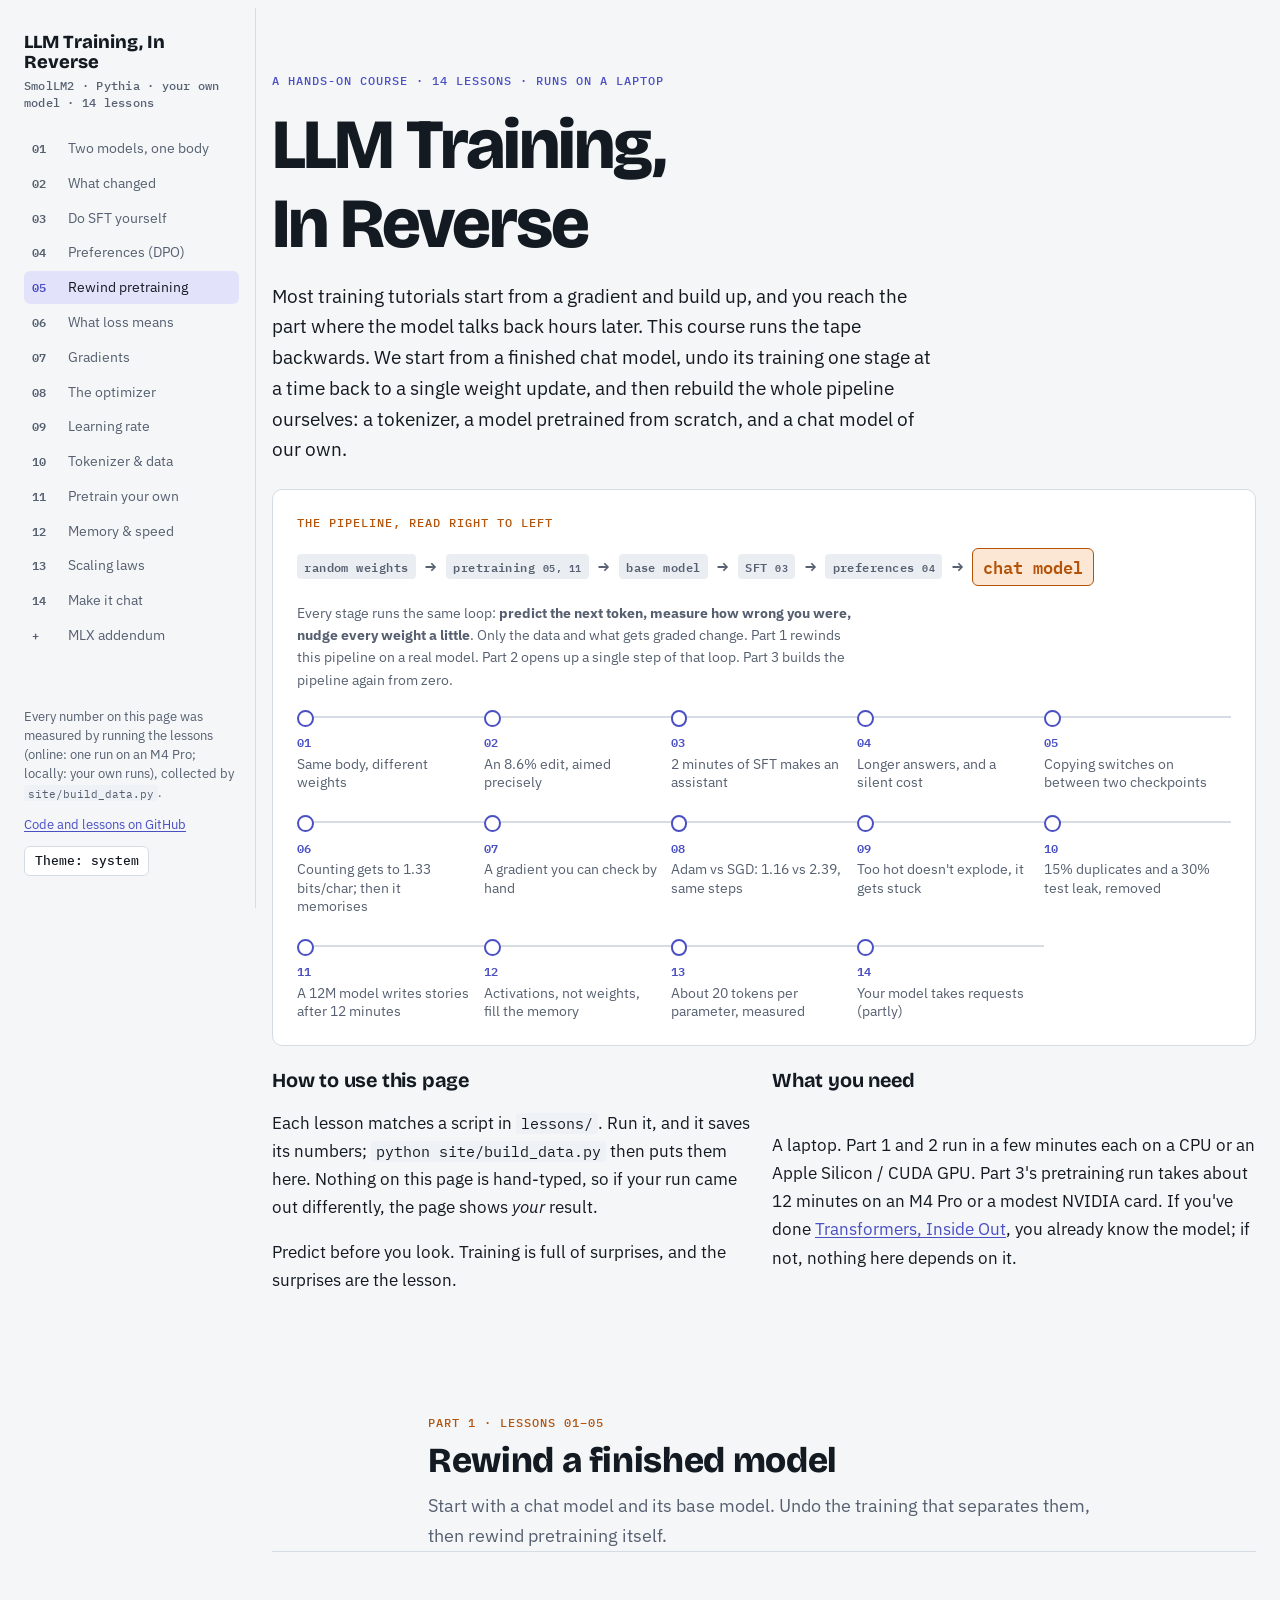
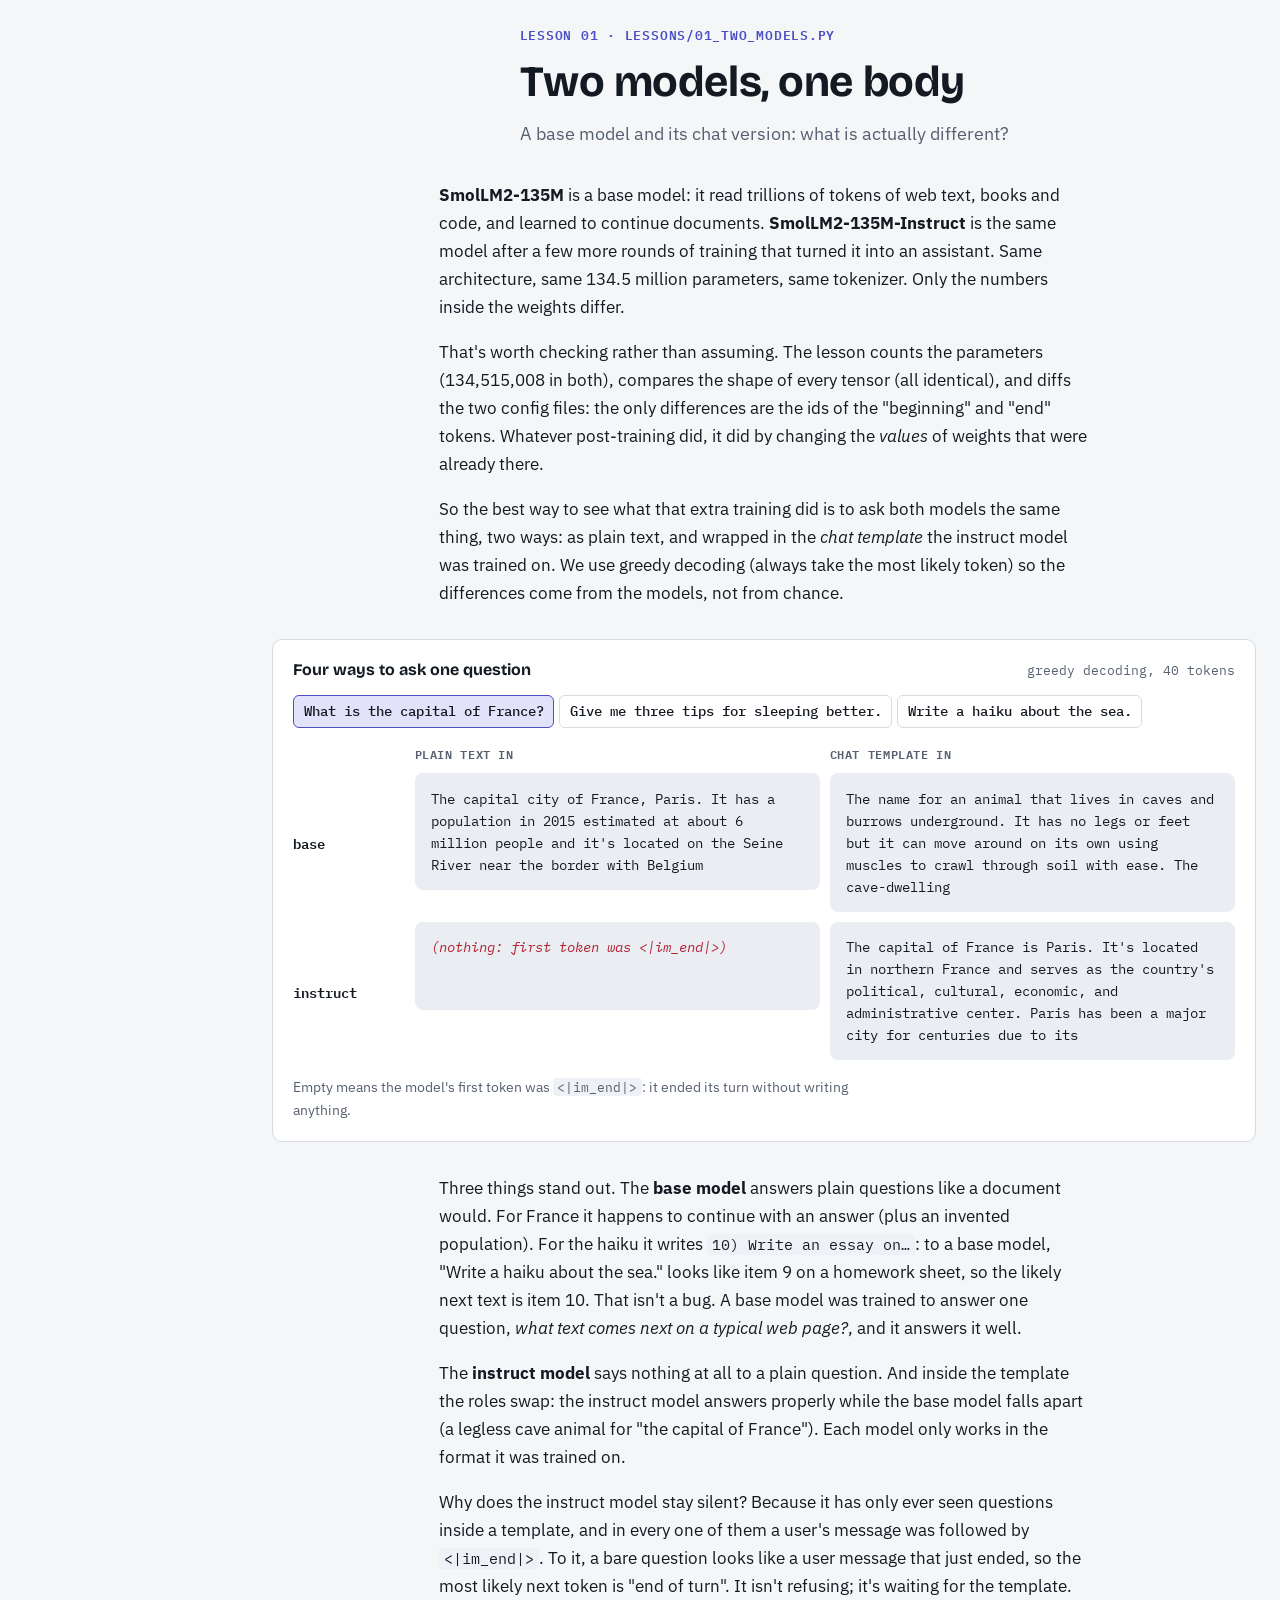
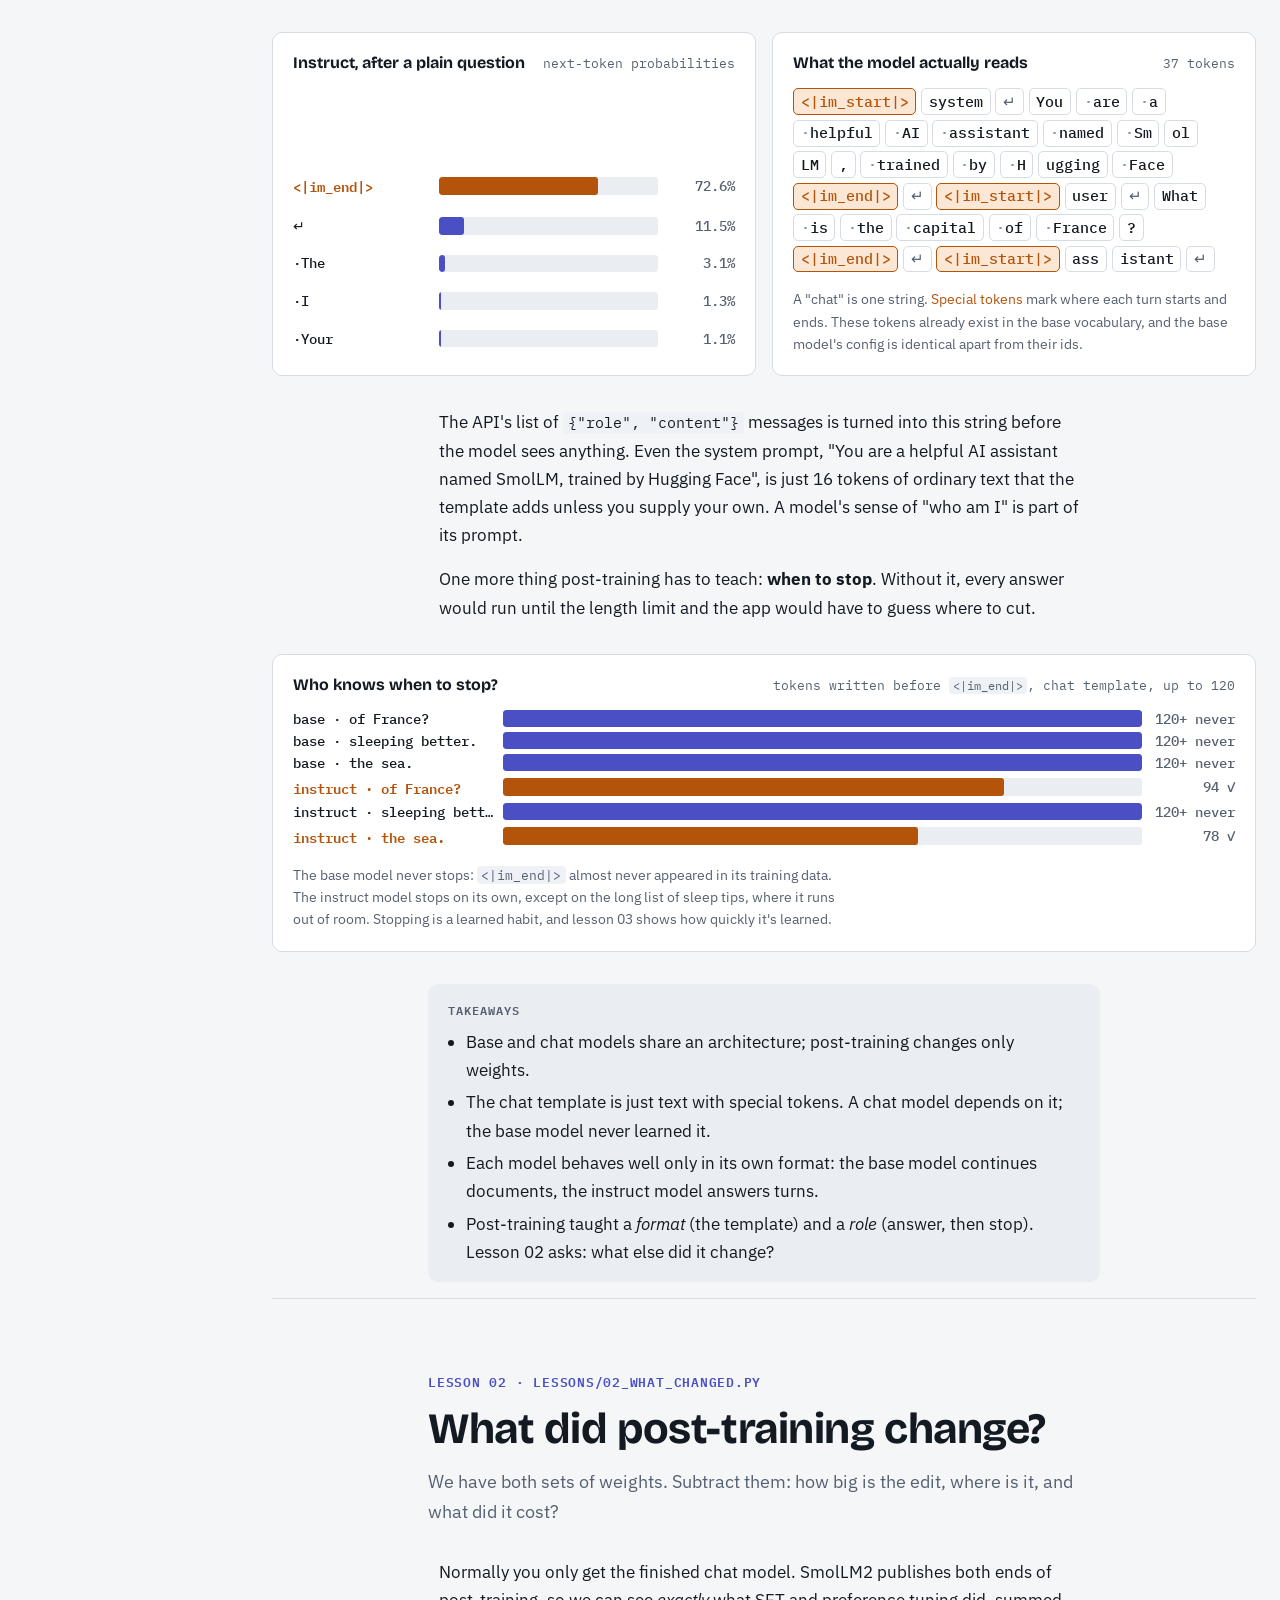
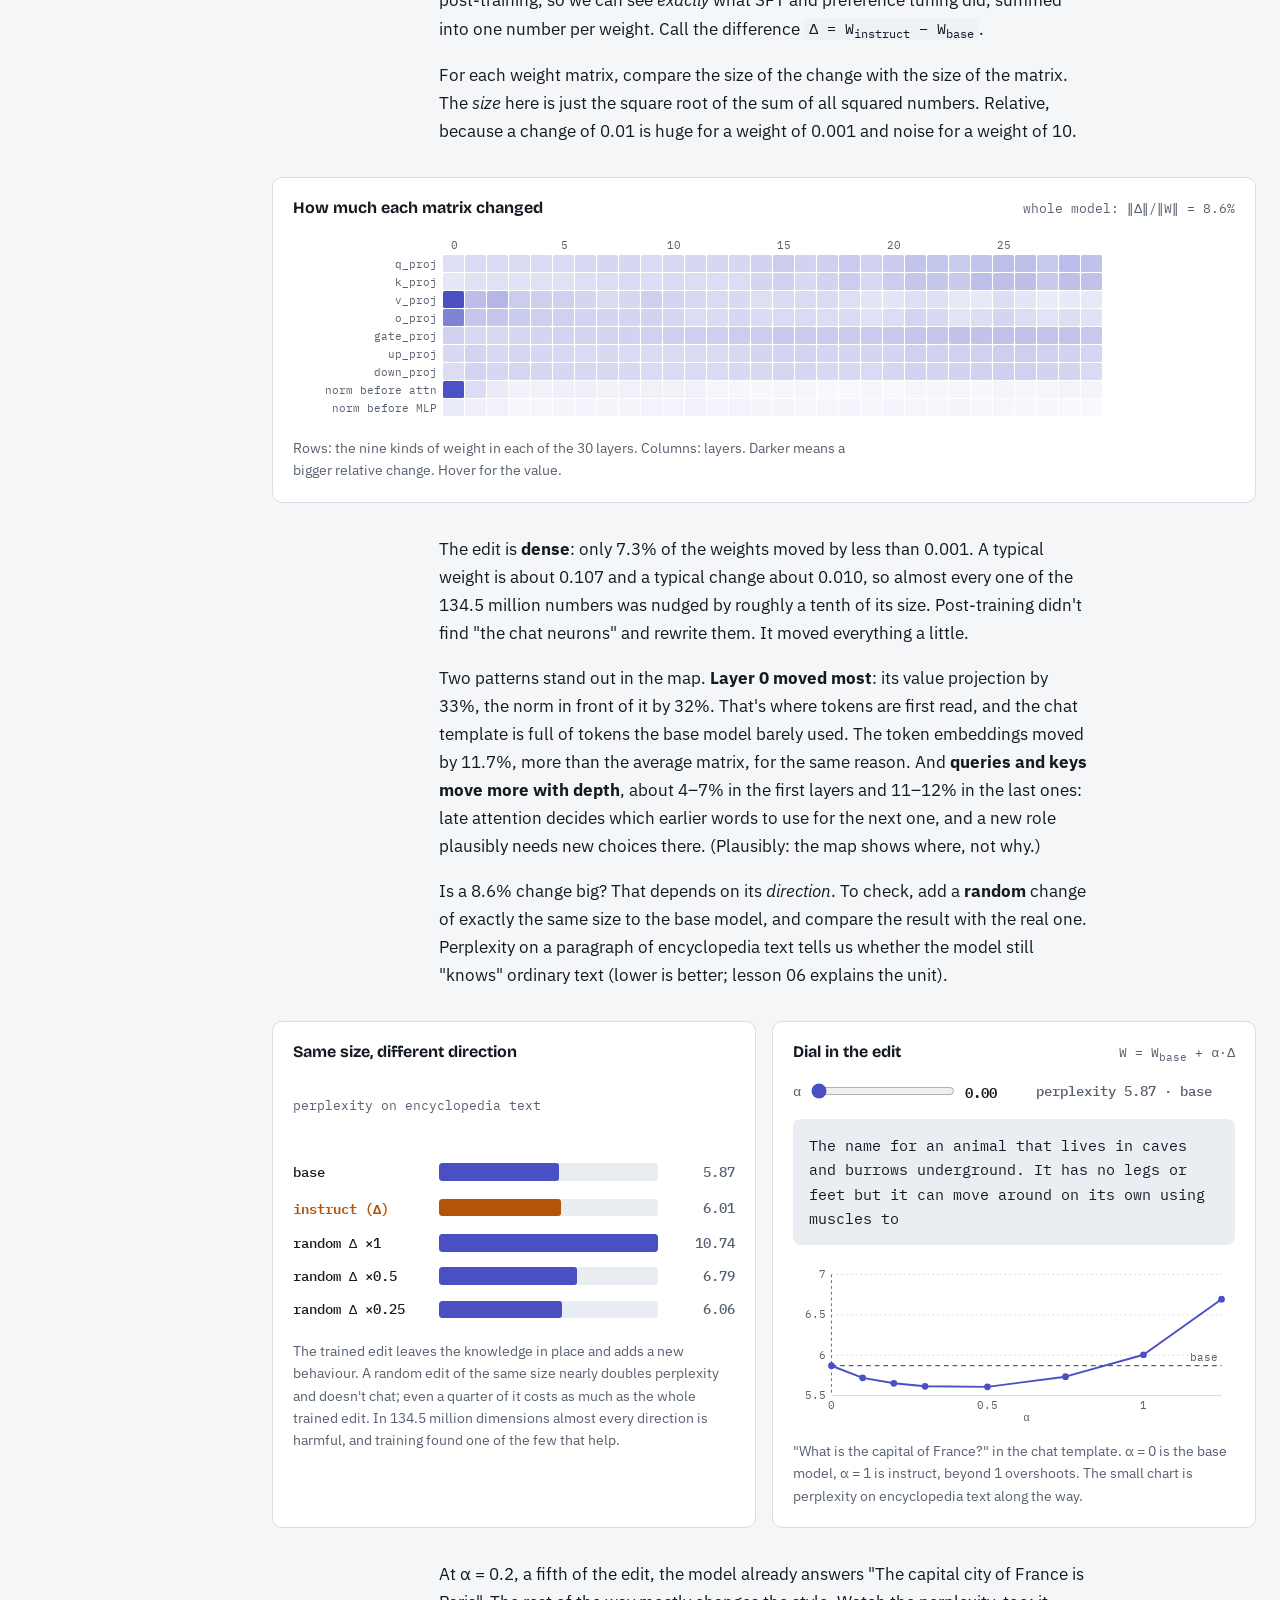
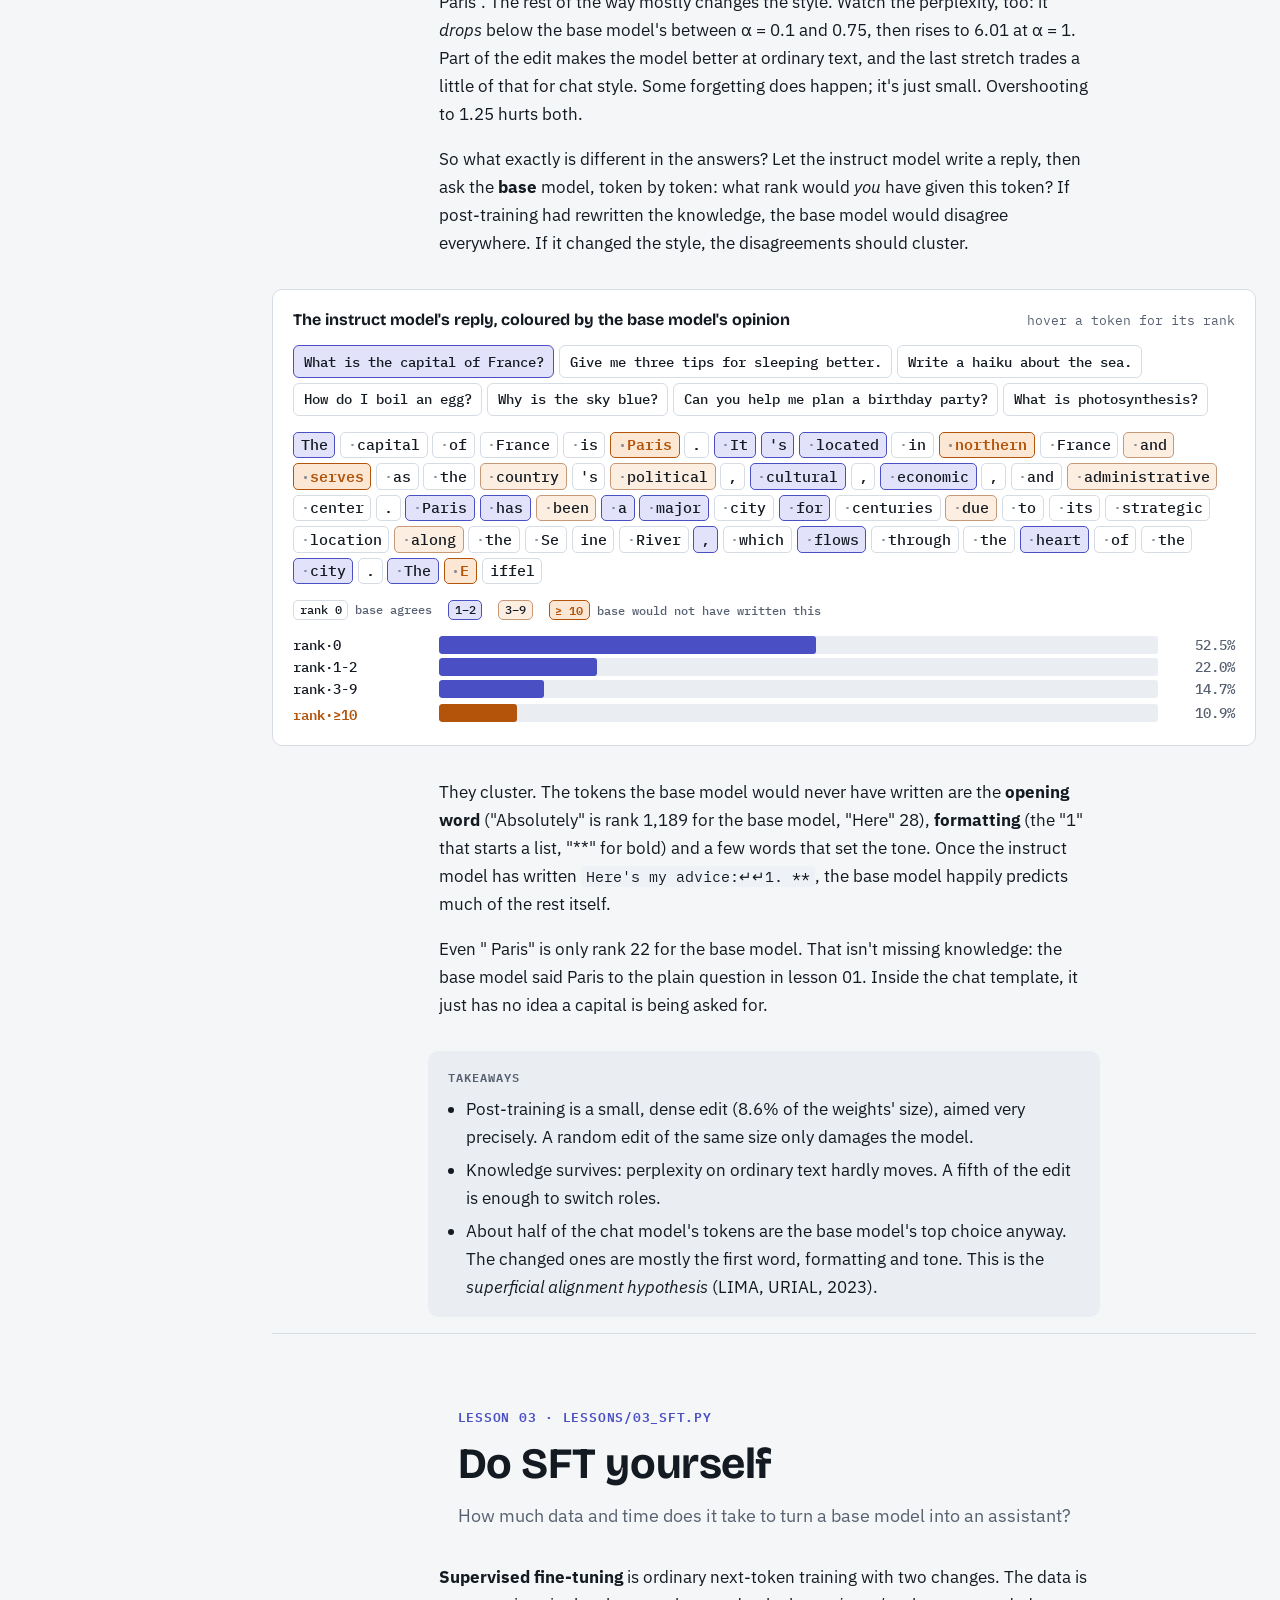
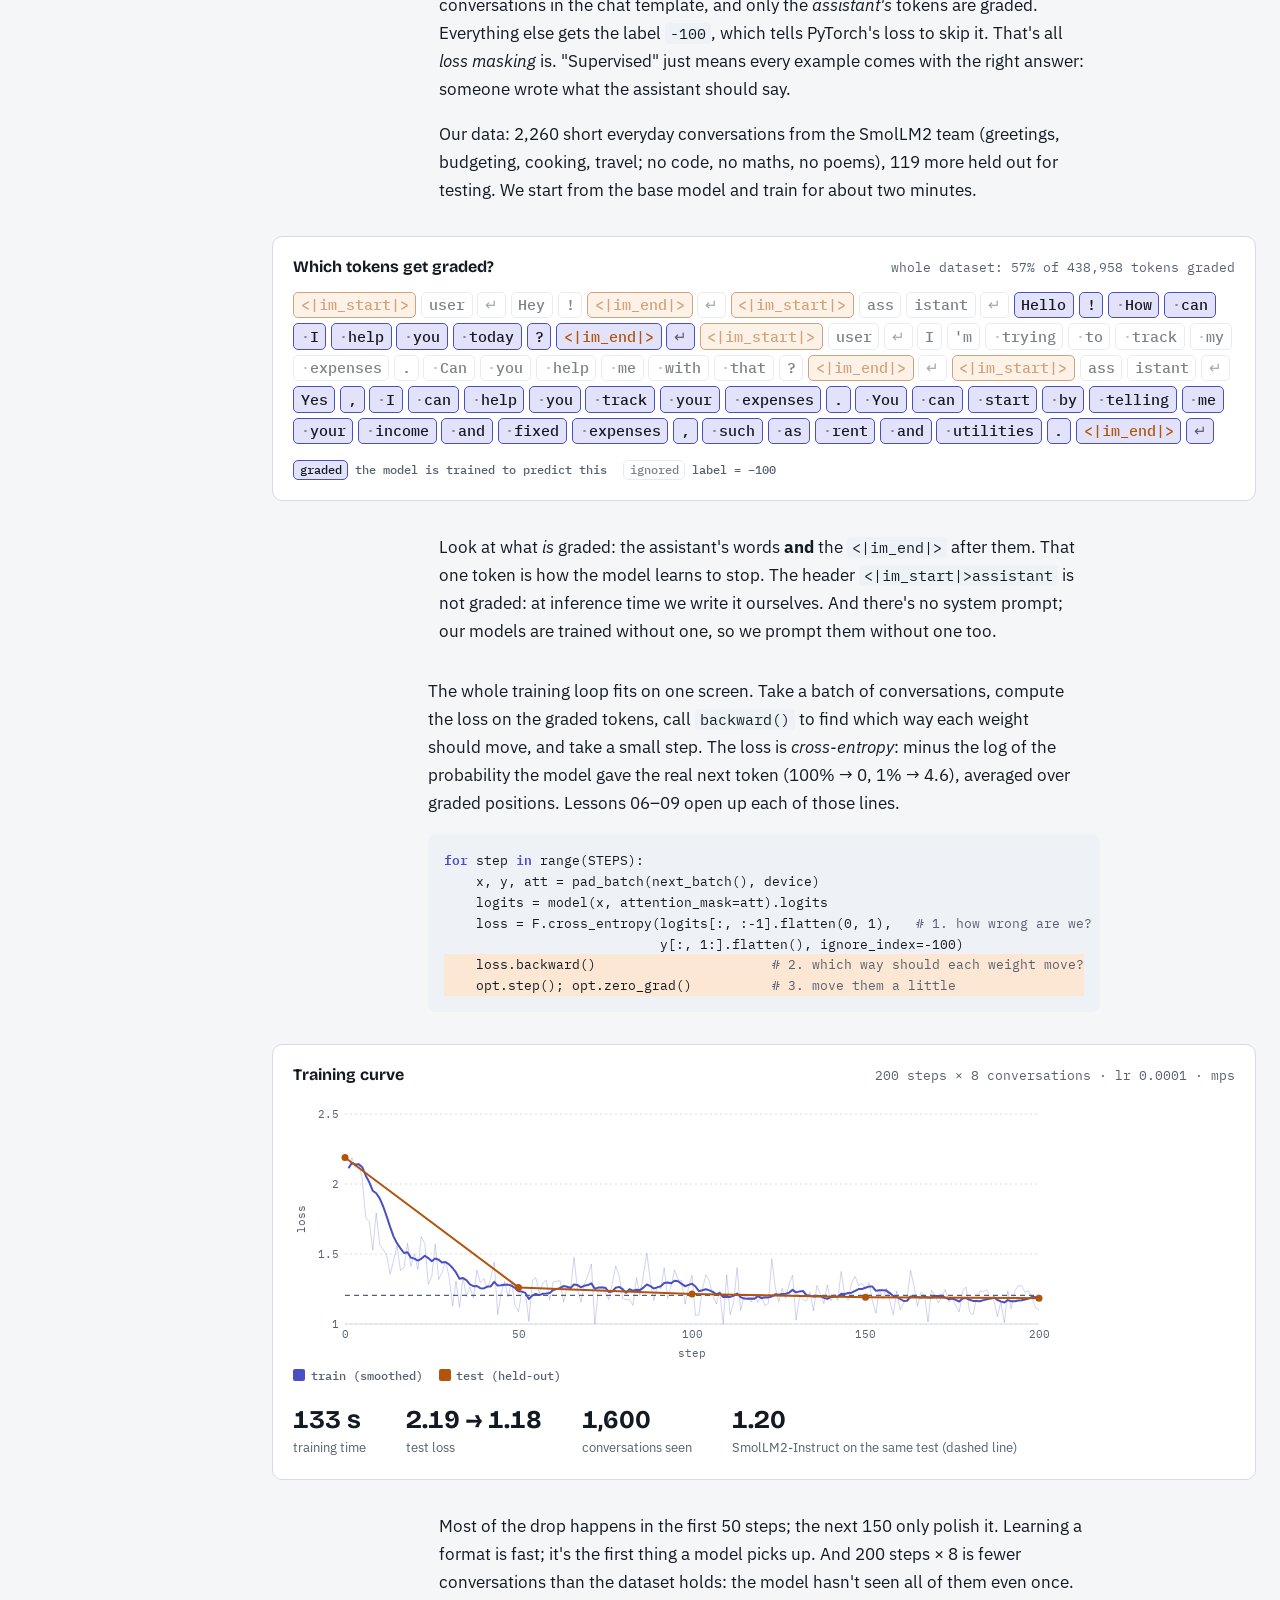
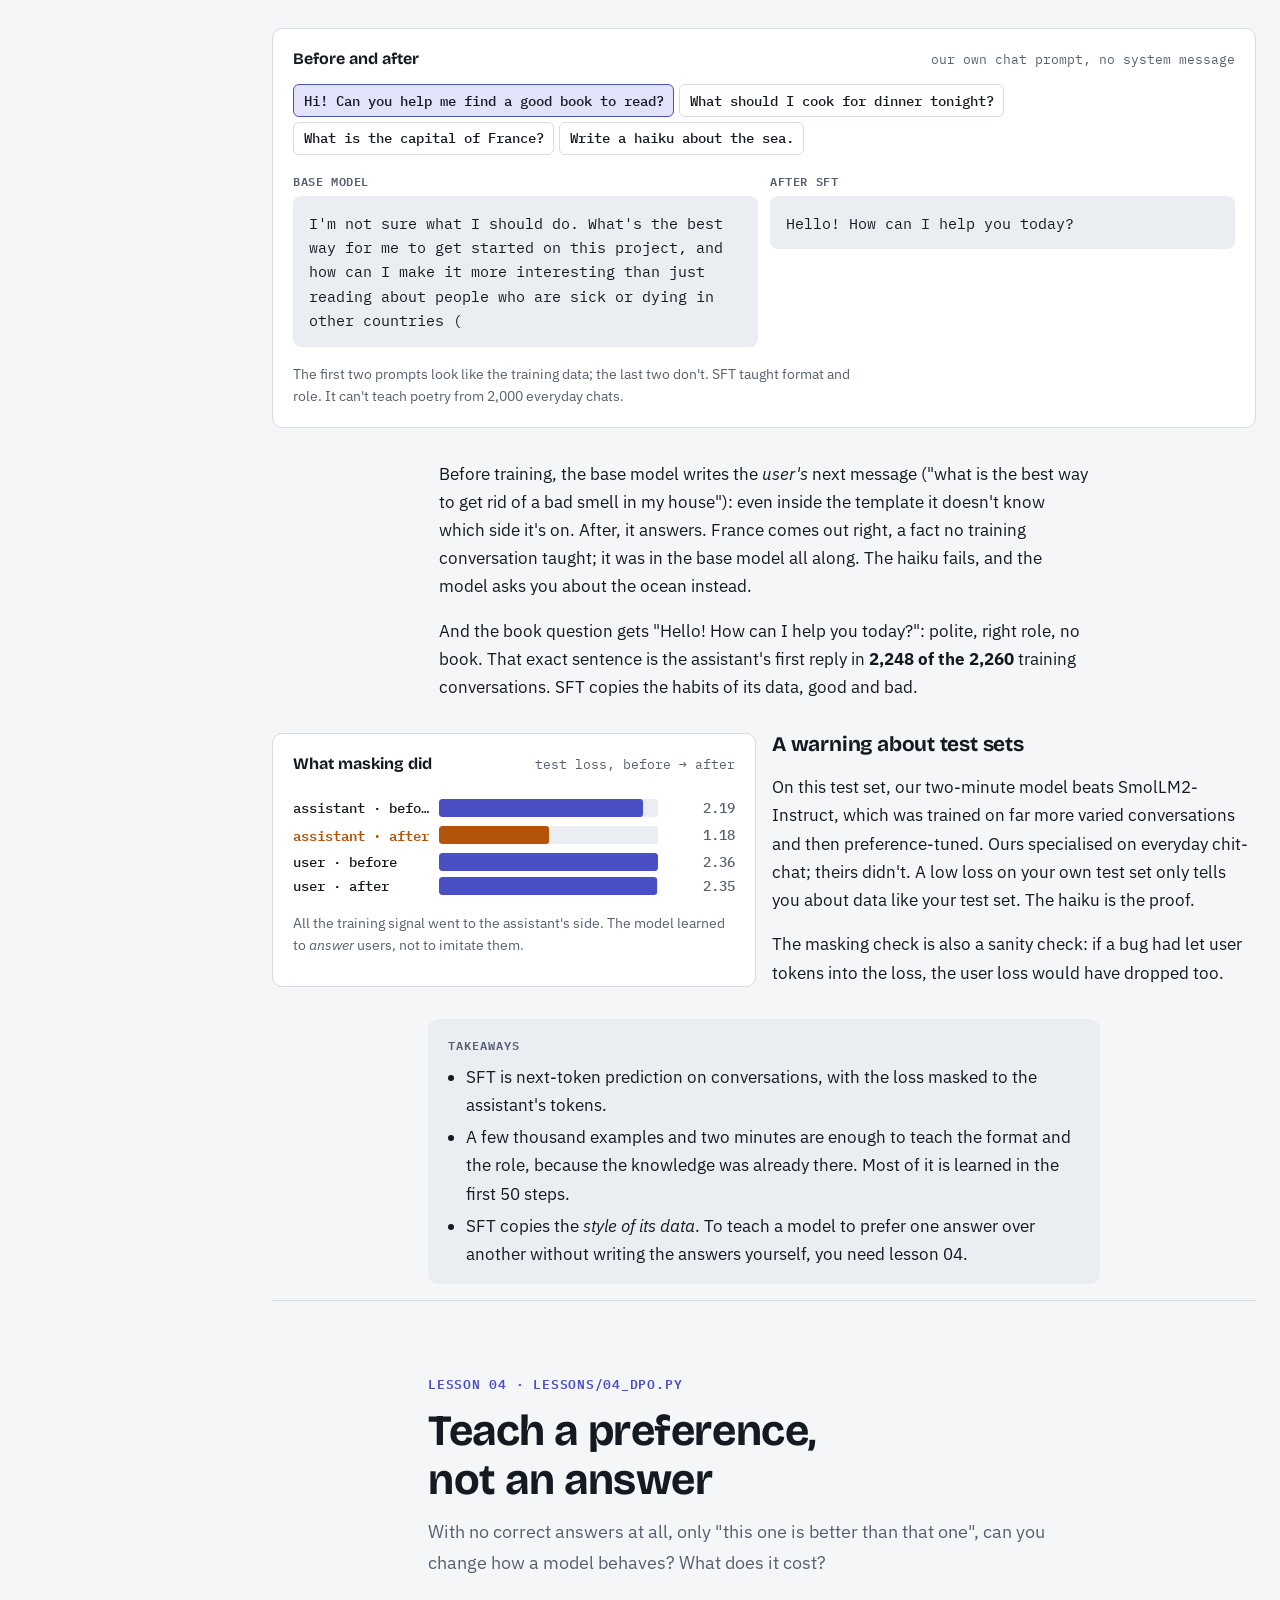
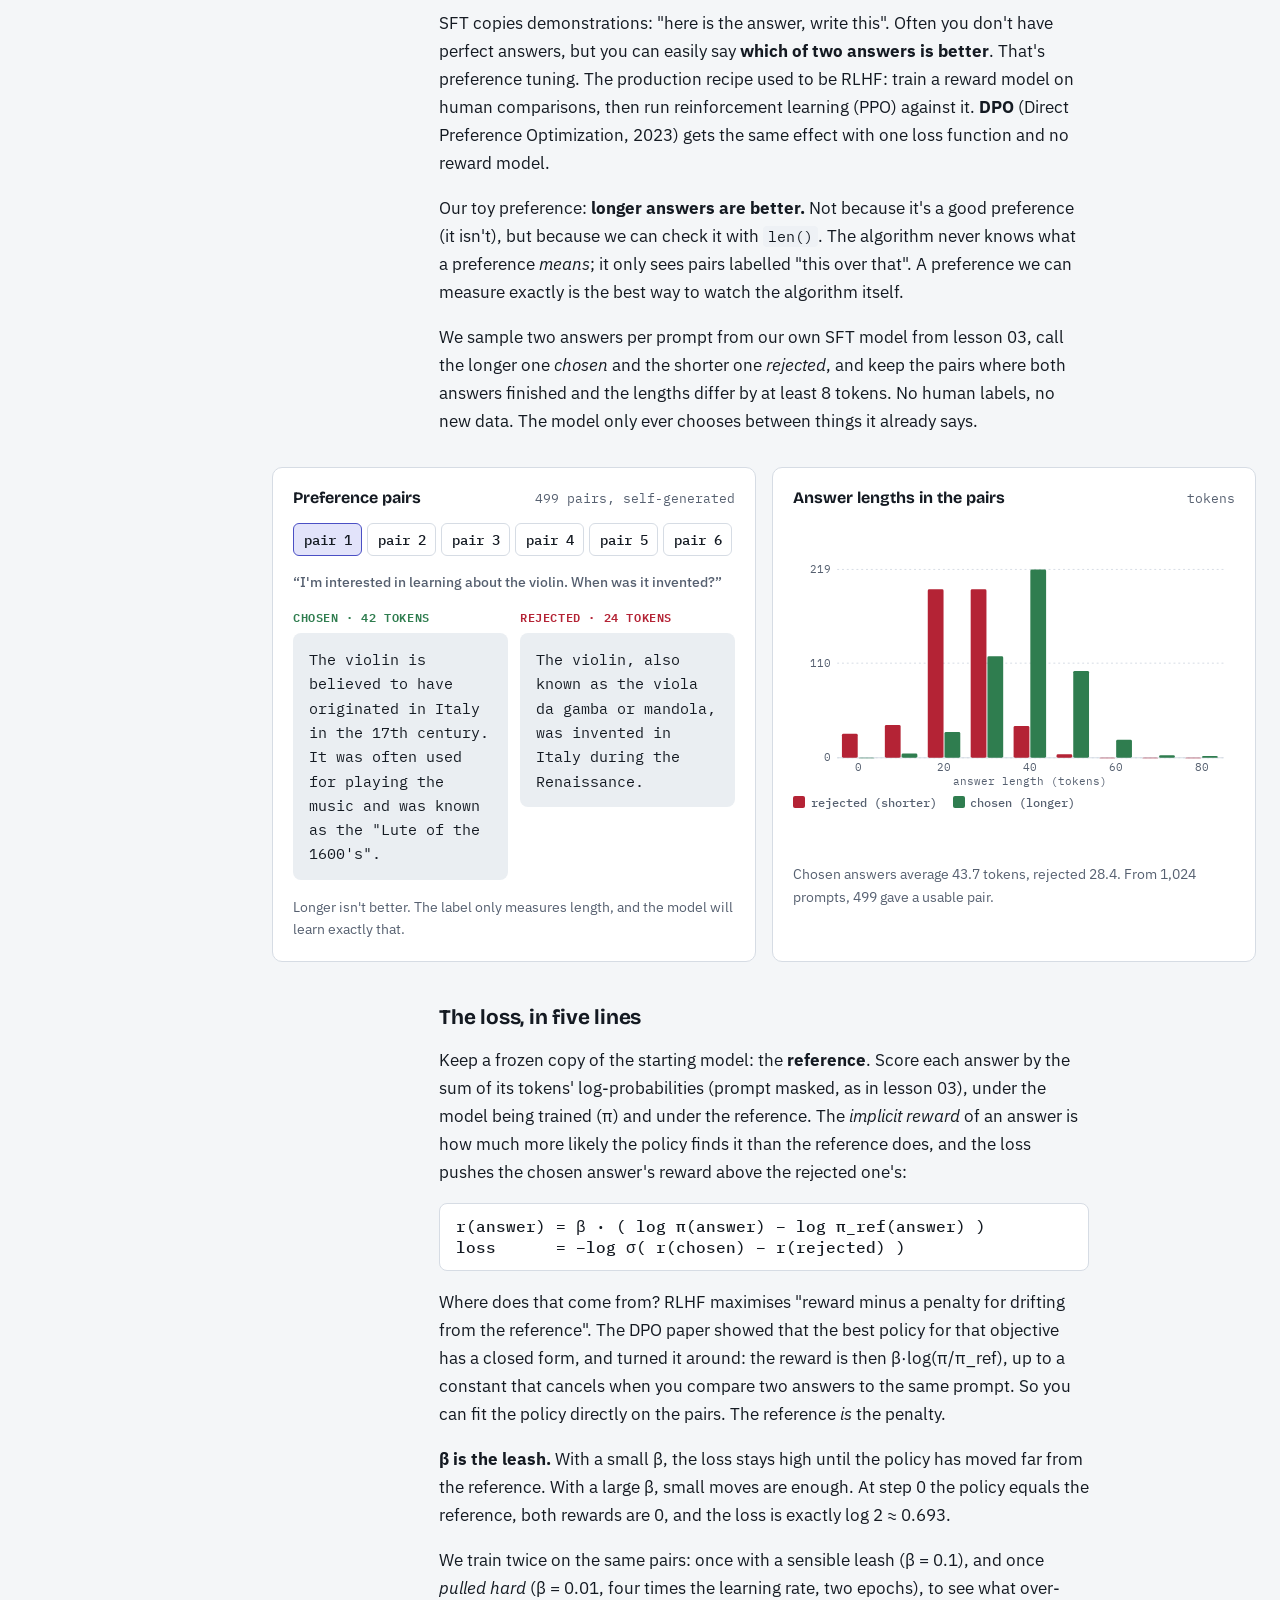
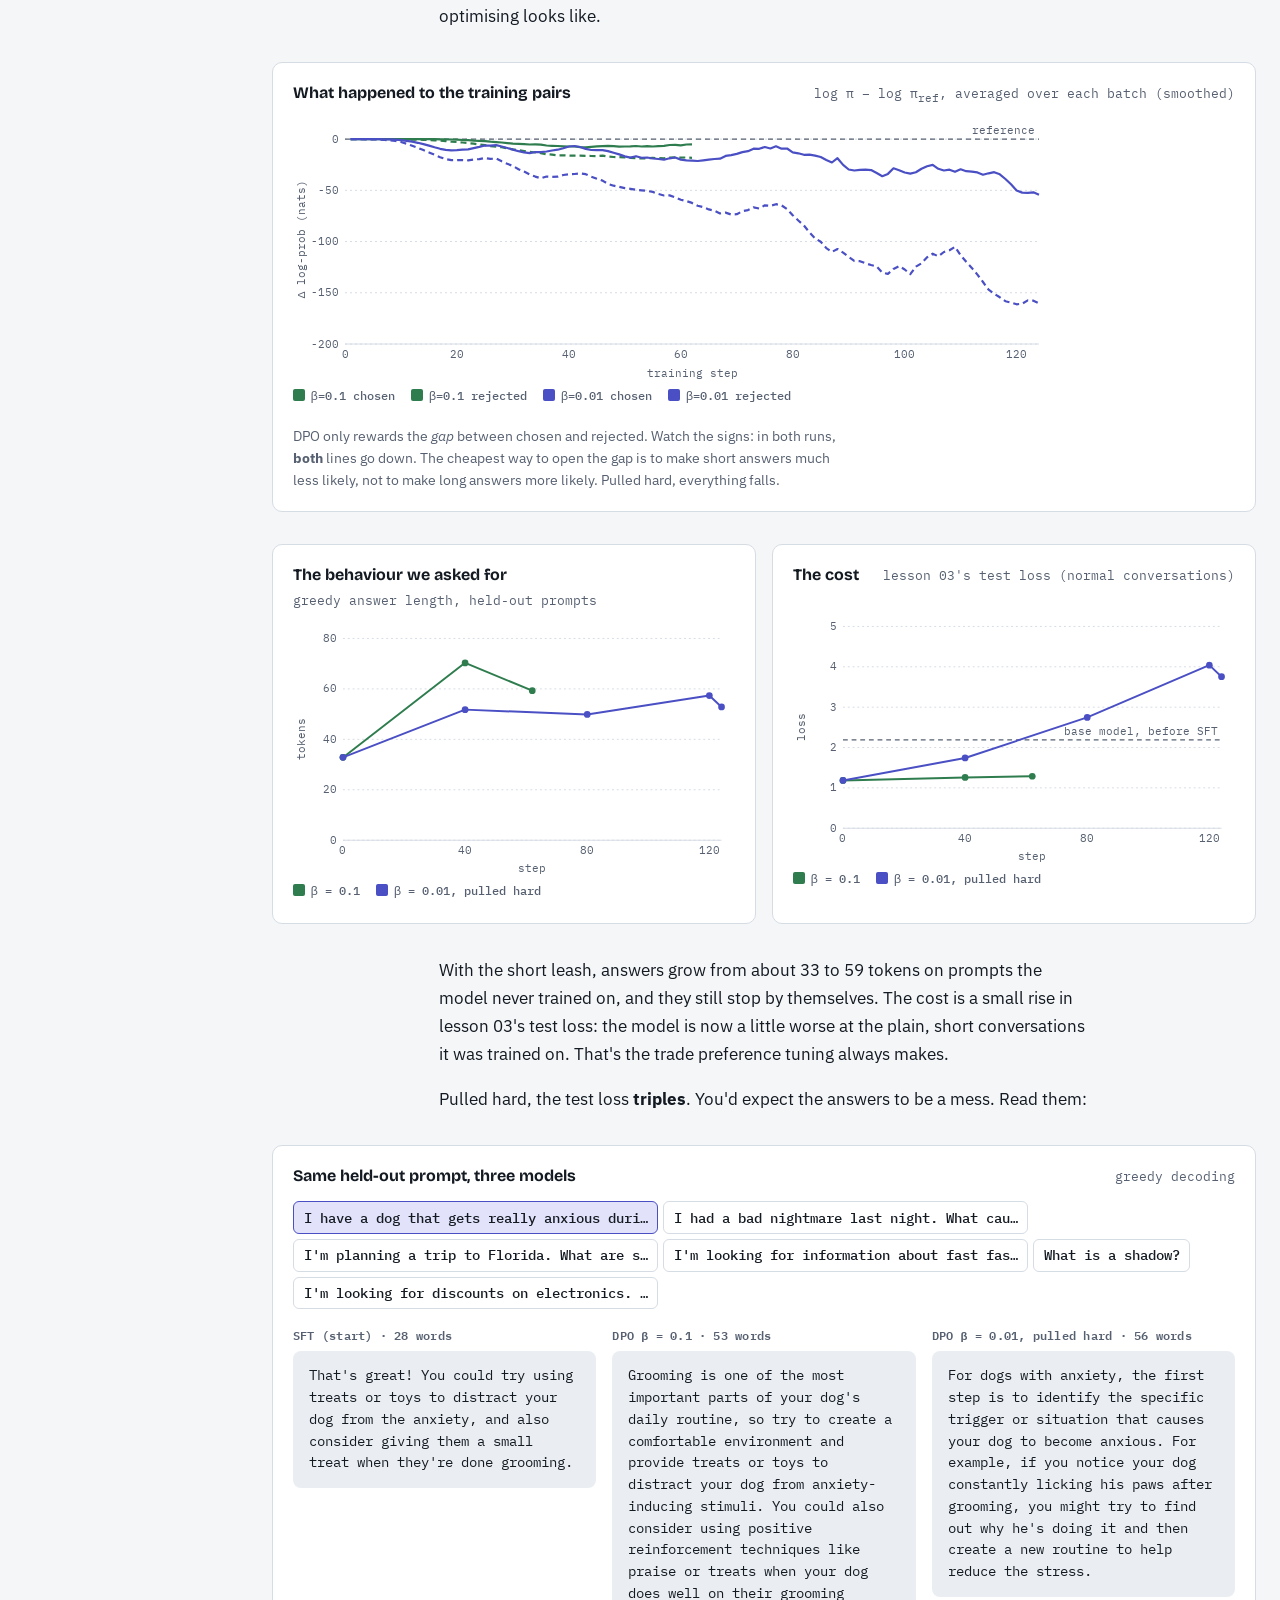
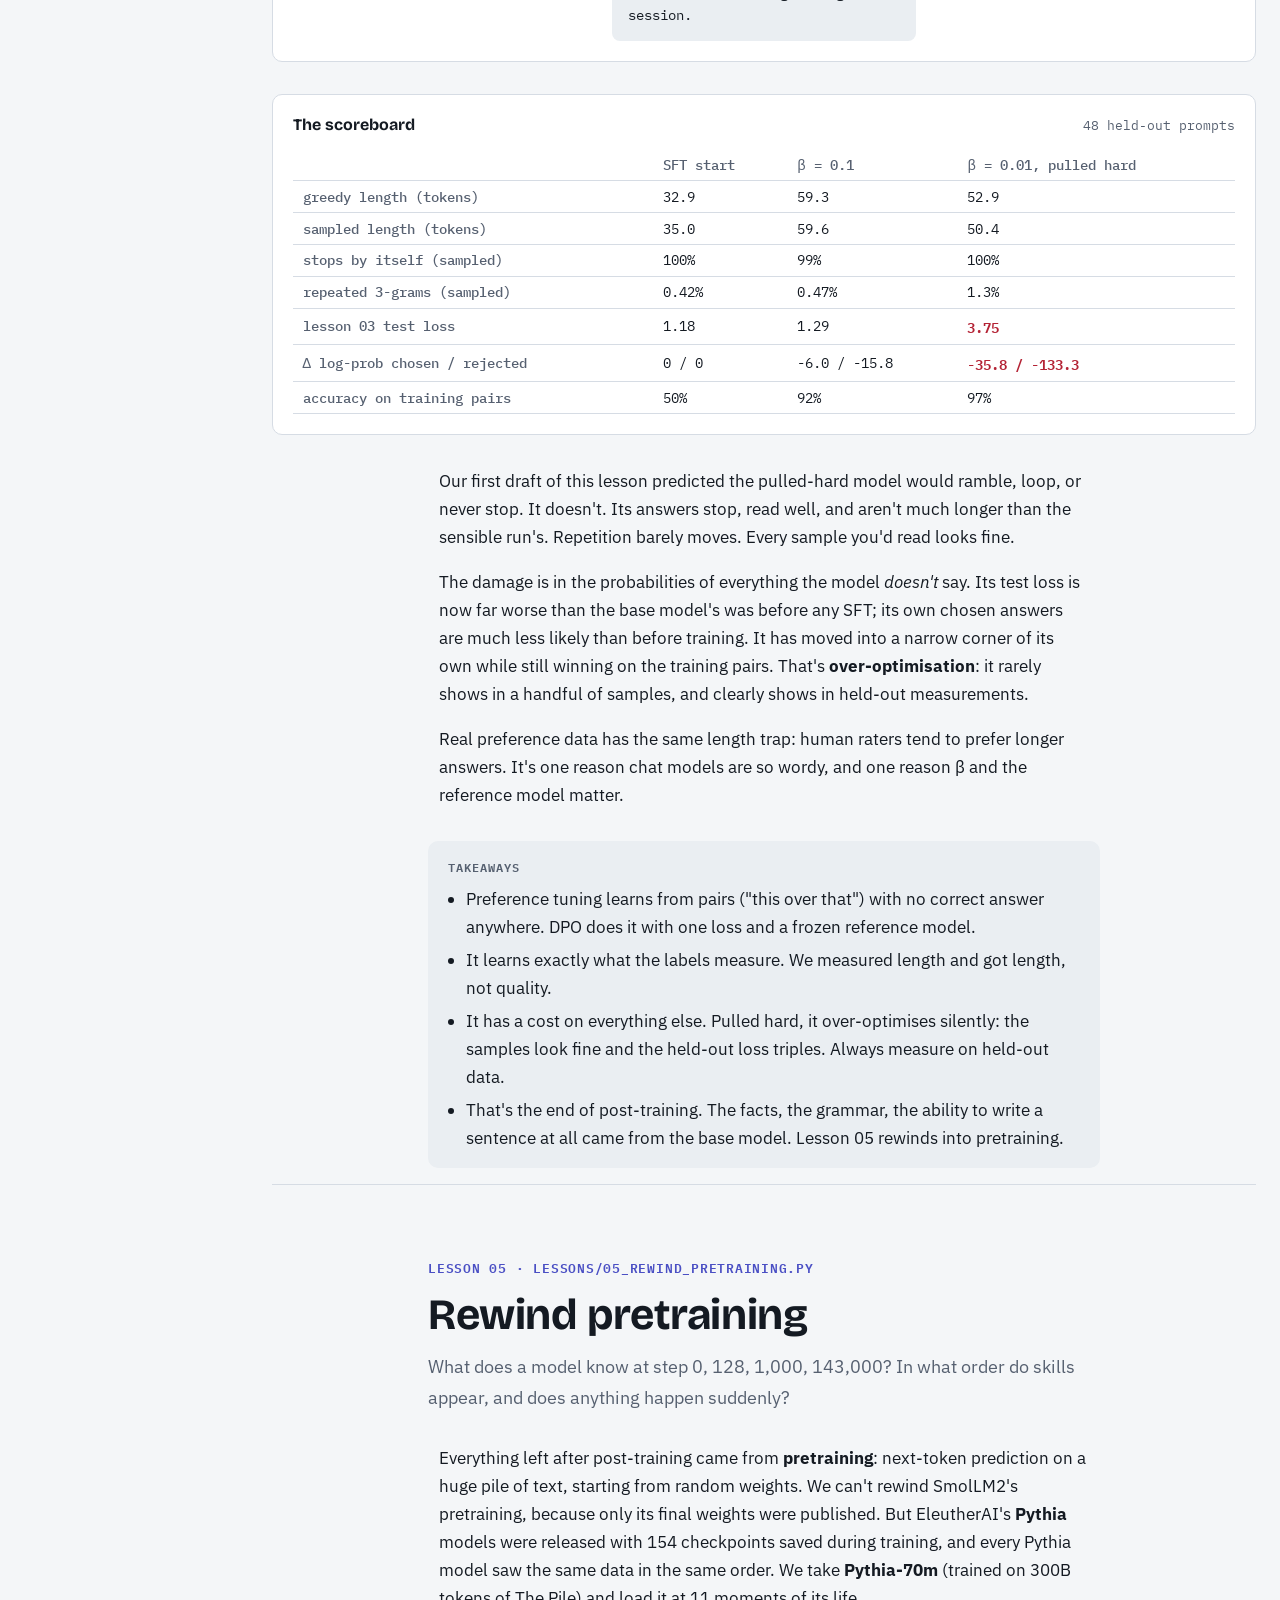
==== index.html @ 789ef42f "Publish site from main@301e141" ====
<!doctype html>
<html lang="en">
<head>
<meta charset="utf-8">
<meta name="viewport" content="width=device-width, initial-scale=1, viewport-fit=cover">
<title>LLM Training, In Reverse</title>
<meta name="description" content="Learn how language models are trained by rewinding a real one: start from a chat model, peel off each training stage, then rebuild the pipeline yourself. Fourteen lessons, real runs, laptop-sized.">
<link rel="preconnect" href="https://fonts.googleapis.com">
<link rel="preconnect" href="https://fonts.gstatic.com" crossorigin>
<link rel="stylesheet" href="https://fonts.googleapis.com/css2?family=Bricolage+Grotesque:opsz,wght@12..96,500;12..96,700;12..96,800&family=IBM+Plex+Sans:ital,wght@0,400;0,500;0,600;1,400&family=IBM+Plex+Mono:wght@400;500;600&display=swap">
<link rel="stylesheet" href="style.css">
</head>
<body>
<div class="tip" id="tip" hidden></div>

<div class="shell">
<nav class="toc" aria-label="Lessons">
  <a class="toc-brand" href="#top">LLM Training, In Reverse<span>SmolLM2 · Pythia · your own model · 14 lessons</span></a>
  <ol id="toc-list">
    <li><a class="step" href="#l01"><b>01</b><span>Two models, one body</span></a></li>
    <li><a class="step" href="#l02"><b>02</b><span>What changed</span></a></li>
    <li><a class="step" href="#l03"><b>03</b><span>Do SFT yourself</span></a></li>
    <li><a class="step" href="#l04"><b>04</b><span>Preferences (DPO)</span></a></li>
    <li><a class="step" href="#l05"><b>05</b><span>Rewind pretraining</span></a></li>
    <li><a class="step" href="#l06"><b>06</b><span>What loss means</span></a></li>
    <li><a class="step" href="#l07"><b>07</b><span>Gradients</span></a></li>
    <li><a class="step" href="#l08"><b>08</b><span>The optimizer</span></a></li>
    <li><a class="step" href="#l09"><b>09</b><span>Learning rate</span></a></li>
    <li><a class="step" href="#l10"><b>10</b><span>Tokenizer &amp; data</span></a></li>
    <li><a class="step" href="#l11"><b>11</b><span>Pretrain your own</span></a></li>
    <li><a class="step" href="#l12"><b>12</b><span>Memory &amp; speed</span></a></li>
    <li><a class="step" href="#l13"><b>13</b><span>Scaling laws</span></a></li>
    <li><a class="step" href="#l14"><b>14</b><span>Make it chat</span></a></li>
    <li><a class="step" href="#mlx"><b>+</b><span>MLX addendum</span></a></li>
  </ol>
  <div class="toc-foot">
    <p>Every number on this page was measured by running the lessons (online: one run on an M4 Pro; locally: your own runs), collected by <code>site/build_data.py</code>.</p>
    <p style="margin-top:.75rem"><a href="https://github.com/QueryType/llm-training-in-reverse">Code and lessons on GitHub</a></p>
    <p style="margin-top:.75rem"><button class="theme-btn" id="theme-btn" type="button">Theme: system</button></p>
  </div>
</nav>

<main id="top">
<!-- ===================================================== HERO -->
<header class="hero bench">
  <div class="col prose" style="margin:0">
    <p class="eyebrow">A hands-on course · 14 lessons · runs on a laptop</p>
    <h1>LLM Training, In Reverse</h1>
    <p class="lead">Most training tutorials start from a gradient and build up, and you reach the part where the model talks back hours later. This course runs the tape backwards. We start from a finished chat model, undo its training one stage at a time back to a single weight update, and then rebuild the whole pipeline ourselves: a tokenizer, a model pretrained from scratch, and a chat model of our own.</p>
  </div>

  <div class="specimen">
    <p class="eyebrow" style="color:var(--hot)">The pipeline, read right to left</p>
    <div class="specimen-row" style="gap:.35rem">
      <span class="stage">random weights</span><span class="arrow">→</span>
      <span class="stage">pretraining <small>05, 11</small></span><span class="arrow">→</span>
      <span class="stage">base model</span><span class="arrow">→</span>
      <span class="stage">SFT <small>03</small></span><span class="arrow">→</span>
      <span class="stage">preferences <small>04</small></span><span class="arrow">→</span>
      <span class="answer-chip">chat model</span>
    </div>
    <p class="caption">Every stage runs the same loop: <b>predict the next token, measure how wrong you were, nudge every weight a little</b>. Only the data and what gets graded change. Part 1 rewinds this pipeline on a real model. Part 2 opens up a single step of that loop. Part 3 builds the pipeline again from zero.</p>
    <ol class="journey" id="journey">
      <li><a href="#l01"><b>01</b><span>Same body, different weights</span></a></li>
      <li><a href="#l02"><b>02</b><span>An <span data-n="02.rel">8.6%</span> edit, aimed precisely</span></a></li>
      <li><a href="#l03"><b>03</b><span>2 minutes of SFT makes an assistant</span></a></li>
      <li><a href="#l04"><b>04</b><span>Longer answers, and a silent cost</span></a></li>
      <li><a href="#l05"><b>05</b><span>Copying switches on between two checkpoints</span></a></li>
      <li><a href="#l06"><b>06</b><span>Counting gets to <span data-n="06.best">1.33</span> bits/char; then it memorises</span></a></li>
      <li><a href="#l07"><b>07</b><span>A gradient you can check by hand</span></a></li>
      <li><a href="#l08"><b>08</b><span>Adam vs SGD: <span data-n="08.adam">1.16</span> vs <span data-n="08.sgd">2.39</span>, same steps</span></a></li>
      <li><a href="#l09"><b>09</b><span>Too hot doesn't explode, it gets stuck</span></a></li>
      <li><a href="#l10"><b>10</b><span><span data-n="10.dup">15%</span> duplicates and a 30% test leak, removed</span></a></li>
      <li><a href="#l11"><b>11</b><span>A 12M model writes stories after 12 minutes</span></a></li>
      <li><a href="#l12"><b>12</b><span>Activations, not weights, fill the memory</span></a></li>
      <li><a href="#l13"><b>13</b><span>About 20 tokens per parameter, measured</span></a></li>
      <li><a href="#l14"><b>14</b><span>Your model takes requests (partly)</span></a></li>
    </ol>
  </div>

  <div class="grid2">
    <div class="prose">
      <h3 style="margin:0">How to use this page</h3>
      <p>Each lesson matches a script in <code>lessons/</code>. Run it, and it saves its numbers; <code>python site/build_data.py</code> then puts them here. Nothing on this page is hand-typed, so if your run came out differently, the page shows <em>your</em> result.</p>
      <p>Predict before you look. Training is full of surprises, and the surprises are the lesson.</p>
    </div>
    <div class="prose">
      <h3 style="margin:0">What you need</h3>
      <p>A laptop. Part 1 and 2 run in a few minutes each on a CPU or an Apple Silicon / CUDA GPU. Part 3's pretraining run takes about 12 minutes on an M4 Pro or a modest NVIDIA card. If you've done <a href="https://querytype.github.io/transformers-inside-out/">Transformers, Inside Out</a>, you already know the model; if not, nothing here depends on it.</p>
    </div>
  </div>
</header>

<!-- ===================================================== PART 1 -->
<div class="col part-head">
  <p class="eyebrow">Part 1 · lessons 01–05</p>
  <h2>Rewind a finished model</h2>
  <p class="question">Start with a chat model and its base model. Undo the training that separates them, then rewind pretraining itself.</p>
</div>

<!-- ===================================================== 01 -->
<section class="lesson" id="l01">
  <div class="col lesson-head">
    <p class="lesson-num">Lesson 01 · lessons/01_two_models.py</p>
    <h2>Two models, one body</h2>
    <p class="question">A base model and its chat version: what is actually different?</p>
  </div>
  <div class="col prose">
    <p><strong>SmolLM2-135M</strong> is a base model: it read trillions of tokens of web text, books and code, and learned to continue documents. <strong>SmolLM2-135M-Instruct</strong> is the same model after a few more rounds of training that turned it into an assistant. Same architecture, same 134.5 million parameters, same tokenizer. Only the numbers inside the weights differ.</p>
    <p>That's worth checking rather than assuming. The lesson counts the parameters (134,515,008 in both), compares the shape of every tensor (all identical), and diffs the two config files: the only differences are the ids of the "beginning" and "end" tokens. Whatever post-training did, it did by changing the <em>values</em> of weights that were already there.</p>
    <p>So the best way to see what that extra training did is to ask both models the same thing, two ways: as plain text, and wrapped in the <em>chat template</em> the instruct model was trained on. We use greedy decoding (always take the most likely token) so the differences come from the models, not from chance.</p>
  </div>

  <div class="bench panel" id="w01-four">
    <div class="panel-title"><h4>Four ways to ask one question</h4><span class="hint">greedy decoding, 40 tokens</span></div>
    <div class="seg" id="w01-q"></div>
    <div class="four" id="w01-grid"></div>
    <p class="caption">Empty means the model's first token was <code>&lt;|im_end|&gt;</code>: it ended its turn without writing anything.</p>
  </div>

  <div class="col prose">
    <p>Three things stand out. The <strong>base model</strong> answers plain questions like a document would. For France it happens to continue with an answer (plus an invented population). For the haiku it writes <code>10) Write an essay on…</code>: to a base model, "Write a haiku about the sea." looks like item 9 on a homework sheet, so the likely next text is item 10. That isn't a bug. A base model was trained to answer one question, <em>what text comes next on a typical web page?</em>, and it answers it well.</p>
    <p>The <strong>instruct model</strong> says nothing at all to a plain question. And inside the template the roles swap: the instruct model answers properly while the base model falls apart (a legless cave animal for "the capital of France"). Each model only works in the format it was trained on.</p>
    <p>Why does the instruct model stay silent? Because it has only ever seen questions inside a template, and in every one of them a user's message was followed by <code>&lt;|im_end|&gt;</code>. To it, a bare question looks like a user message that just ended, so the most likely next token is "end of turn". It isn't refusing; it's waiting for the template.</p>
  </div>

  <div class="bench grid2">
    <div class="panel">
      <div class="panel-title"><h4>Instruct, after a plain question</h4><span class="hint">next-token probabilities</span></div>
      <div class="bars" id="w01-next"></div>
    </div>
    <div class="panel">
      <div class="panel-title"><h4>What the model actually reads</h4><span class="hint" id="w01-ntok"></span></div>
      <div class="tokrow" id="w01-template"></div>
      <p class="caption">A "chat" is one string. <span style="color:var(--hot)">Special tokens</span> mark where each turn starts and ends. These tokens already exist in the base vocabulary, and the base model's config is identical apart from their ids.</p>
    </div>
  </div>

  <div class="col prose">
    <p>The API's list of <code>{"role", "content"}</code> messages is turned into this string before the model sees anything. Even the system prompt, "You are a helpful AI assistant named SmolLM, trained by Hugging Face", is just 16 tokens of ordinary text that the template adds unless you supply your own. A model's sense of "who am I" is part of its prompt.</p>
    <p>One more thing post-training has to teach: <strong>when to stop</strong>. Without it, every answer would run until the length limit and the app would have to guess where to cut.</p>
  </div>

  <div class="bench panel">
    <div class="panel-title"><h4>Who knows when to stop?</h4><span class="hint">tokens written before <code>&lt;|im_end|&gt;</code>, chat template, up to 120</span></div>
    <div id="w01-stop"></div>
    <p class="caption">The base model never stops: <code>&lt;|im_end|&gt;</code> almost never appeared in its training data. The instruct model stops on its own, except on the long list of sleep tips, where it runs out of room. Stopping is a learned habit, and lesson 03 shows how quickly it's learned.</p>
  </div>

  <div class="col">
    <div class="keys">
      <p class="label">Takeaways</p>
      <ul>
        <li>Base and chat models share an architecture; post-training changes only weights.</li>
        <li>The chat template is just text with special tokens. A chat model depends on it; the base model never learned it.</li>
        <li>Each model behaves well only in its own format: the base model continues documents, the instruct model answers turns.</li>
        <li>Post-training taught a <em>format</em> (the template) and a <em>role</em> (answer, then stop). Lesson 02 asks: what else did it change?</li>
      </ul>
    </div>
  </div>
</section>

<!-- ===================================================== 02 -->
<section class="lesson" id="l02">
  <div class="col lesson-head">
    <p class="lesson-num">Lesson 02 · lessons/02_what_changed.py</p>
    <h2>What did post-training change?</h2>
    <p class="question">We have both sets of weights. Subtract them: how big is the edit, where is it, and what did it cost?</p>
  </div>
  <div class="col prose">
    <p>Normally you only get the finished chat model. SmolLM2 publishes both ends of post-training, so we can see <em>exactly</em> what SFT and preference tuning did, summed into one number per weight. Call the difference <code>Δ = W<sub>instruct</sub> − W<sub>base</sub></code>.</p>
    <p>For each weight matrix, compare the size of the change with the size of the matrix. The <em>size</em> here is just the square root of the sum of all squared numbers. Relative, because a change of 0.01 is huge for a weight of 0.001 and noise for a weight of 10.</p>
  </div>

  <div class="bench panel">
    <div class="panel-title"><h4>How much each matrix changed</h4><span class="hint" id="w02-global"></span></div>
    <div class="scroll-x" id="w02-heat"></div>
    <p class="caption">Rows: the nine kinds of weight in each of the 30 layers. Columns: layers. Darker means a bigger relative change. Hover for the value.</p>
  </div>

  <div class="col prose">
    <p>The edit is <strong>dense</strong>: only <span data-n="02.tiny">7.3%</span> of the weights moved by less than 0.001. A typical weight is about <span data-n="02.medw">0.107</span> and a typical change about <span data-n="02.medd">0.010</span>, so almost every one of the 134.5 million numbers was nudged by roughly a tenth of its size. Post-training didn't find "the chat neurons" and rewrite them. It moved everything a little.</p>
    <p>Two patterns stand out in the map. <strong>Layer 0 moved most</strong>: its value projection by <span data-n="02.v0">33%</span>, the norm in front of it by <span data-n="02.n0">32%</span>. That's where tokens are first read, and the chat template is full of tokens the base model barely used. The token embeddings moved by <span data-n="02.embed">11.7%</span>, more than the average matrix, for the same reason. And <strong>queries and keys move more with depth</strong>, about 4–7% in the first layers and 11–12% in the last ones: late attention decides which earlier words to use for the next one, and a new role plausibly needs new choices there. (Plausibly: the map shows where, not why.)</p>
    <p>Is a <span data-n="02.rel">8.6%</span> change big? That depends on its <em>direction</em>. To check, add a <strong>random</strong> change of exactly the same size to the base model, and compare the result with the real one. Perplexity on a paragraph of encyclopedia text tells us whether the model still "knows" ordinary text (lower is better; lesson 06 explains the unit).</p>
  </div>

  <div class="bench grid2">
    <div class="panel">
      <div class="panel-title"><h4>Same size, different direction</h4><span class="hint">perplexity on encyclopedia text</span></div>
      <div class="bars" id="w02-dir"></div>
      <p class="caption">The trained edit leaves the knowledge in place and adds a new behaviour. A random edit of the same size nearly doubles perplexity and doesn't chat; even a quarter of it costs as much as the whole trained edit. In 134.5 million dimensions almost every direction is harmful, and training found one of the few that help.</p>
    </div>
    <div class="panel">
      <div class="panel-title"><h4>Dial in the edit</h4><span class="hint">W = W<sub>base</sub> + α·Δ</span></div>
      <div class="controls"><label>α <input type="range" id="w02-alpha" min="0" max="7" step="1" value="0"><output id="w02-alpha-out"></output></label><span class="muted" id="w02-ppl" style="font:500 .85rem var(--font-mono)"></span></div>
      <div class="out-box" id="w02-ans"></div>
      <div id="w02-alpha-ppl"></div>
      <p class="caption">"What is the capital of France?" in the chat template. α = 0 is the base model, α = 1 is instruct, beyond 1 overshoots. The small chart is perplexity on encyclopedia text along the way.</p>
    </div>
  </div>

  <div class="col prose">
    <p>At α = 0.2, a fifth of the edit, the model already answers "The capital city of France is Paris". The rest of the way mostly changes the style. Watch the perplexity, too: it <em>drops</em> below the base model's between α = 0.1 and 0.75, then rises to <span data-n="02.ppl_inst">6.01</span> at α = 1. Part of the edit makes the model better at ordinary text, and the last stretch trades a little of that for chat style. Some forgetting does happen; it's just small. Overshooting to 1.25 hurts both.</p>
    <p>So what exactly is different in the answers? Let the instruct model write a reply, then ask the <strong>base</strong> model, token by token: what rank would <em>you</em> have given this token? If post-training had rewritten the knowledge, the base model would disagree everywhere. If it changed the style, the disagreements should cluster.</p>
  </div>

  <div class="bench panel">
    <div class="panel-title"><h4>The instruct model's reply, coloured by the base model's opinion</h4><span class="hint">hover a token for its rank</span></div>
    <div class="seg" id="w02-prompts"></div>
    <div class="tokrow" id="w02-tokens"></div>
    <div class="legend-row">
      <span><span class="tok r0">rank 0</span> base agrees</span>
      <span><span class="tok r1">1–2</span></span>
      <span><span class="tok r2">3–9</span></span>
      <span><span class="tok r3">≥ 10</span> base would not have written this</span>
    </div>
    <div class="bars" id="w02-share"></div>
  </div>

  <div class="col prose">
    <p>They cluster. The tokens the base model would never have written are the <strong>opening word</strong> ("Absolutely" is rank 1,189 for the base model, "Here" 28), <strong>formatting</strong> (the "1" that starts a list, "**" for bold) and a few words that set the tone. Once the instruct model has written <code>Here's my advice:↵↵1. **</code>, the base model happily predicts much of the rest itself.</p>
    <p>Even " Paris" is only rank 22 for the base model. That isn't missing knowledge: the base model said Paris to the plain question in lesson 01. Inside the chat template, it just has no idea a capital is being asked for.</p>
  </div>

  <div class="col">
    <div class="keys">
      <p class="label">Takeaways</p>
      <ul>
        <li>Post-training is a small, dense edit (<span data-n="02.rel">8.6%</span> of the weights' size), aimed very precisely. A random edit of the same size only damages the model.</li>
        <li>Knowledge survives: perplexity on ordinary text hardly moves. A fifth of the edit is enough to switch roles.</li>
        <li>About half of the chat model's tokens are the base model's top choice anyway. The changed ones are mostly the first word, formatting and tone. This is the <em>superficial alignment hypothesis</em> (LIMA, URIAL, 2023).</li>
      </ul>
    </div>
  </div>
</section>

<!-- ===================================================== 03 -->
<section class="lesson" id="l03">
  <div class="col lesson-head">
    <p class="lesson-num">Lesson 03 · lessons/03_sft.py</p>
    <h2>Do SFT yourself</h2>
    <p class="question">How much data and time does it take to turn a base model into an assistant?</p>
  </div>
  <div class="col prose">
    <p><strong>Supervised fine-tuning</strong> is ordinary next-token training with two changes. The data is conversations in the chat template, and only the <em>assistant's</em> tokens are graded. Everything else gets the label <code>-100</code>, which tells PyTorch's loss to skip it. That's all <em>loss masking</em> is. "Supervised" just means every example comes with the right answer: someone wrote what the assistant should say.</p>
    <p>Our data: 2,260 short everyday conversations from the SmolLM2 team (greetings, budgeting, cooking, travel; no code, no maths, no poems), 119 more held out for testing. We start from the base model and train for about two minutes.</p>
  </div>

  <div class="bench panel">
    <div class="panel-title"><h4>Which tokens get graded?</h4><span class="hint" id="w03-maskstat"></span></div>
    <div class="tokrow" id="w03-mask"></div>
    <div class="legend-row"><span><span class="tok graded">graded</span> the model is trained to predict this</span><span><span class="tok ignored">ignored</span> label = −100</span></div>
  </div>

  <div class="col prose">
    <p>Look at what <em>is</em> graded: the assistant's words <strong>and</strong> the <code>&lt;|im_end|&gt;</code> after them. That one token is how the model learns to stop. The header <code>&lt;|im_start|&gt;assistant</code> is not graded: at inference time we write it ourselves. And there's no system prompt; our models are trained without one, so we prompt them without one too.</p>
  </div>

  <div class="col prose">
    <p>The whole training loop fits on one screen. Take a batch of conversations, compute the loss on the graded tokens, call <code>backward()</code> to find which way each weight should move, and take a small step. The loss is <em>cross-entropy</em>: minus the log of the probability the model gave the real next token (100% → 0, 1% → 4.6), averaged over graded positions. Lessons 06–09 open up each of those lines.</p>
<pre class="code"><span class="k">for</span> step <span class="k">in</span> range(STEPS):
    x, y, att = pad_batch(next_batch(), device)
    logits = model(x, attention_mask=att).logits
    loss = F.cross_entropy(logits[:, :-1].flatten(0, 1),   <span class="c"># 1. how wrong are we?</span>
                           y[:, 1:].flatten(), ignore_index=-100)
<span class="hl">    loss.backward()                      <span class="c"># 2. which way should each weight move?</span></span>
<span class="hl">    opt.step(); opt.zero_grad()          <span class="c"># 3. move them a little</span></span></pre>
  </div>

  <div class="bench panel">
    <div class="panel-title"><h4>Training curve</h4><span class="hint" id="w03-runinfo"></span></div>
    <div id="w03-curve"></div>
    <div class="stats" id="w03-stats"></div>
  </div>

  <div class="col prose">
    <p>Most of the drop happens in the first 50 steps; the next 150 only polish it. Learning a format is fast; it's the first thing a model picks up. And 200 steps × 8 is fewer conversations than the dataset holds: the model hasn't seen all of them even once.</p>
  </div>

  <div class="bench panel">
    <div class="panel-title"><h4>Before and after</h4><span class="hint">our own chat prompt, no system message</span></div>
    <div class="seg" id="w03-prompts"></div>
    <div class="pair">
      <div><p class="lbl">base model</p><div class="out-box" id="w03-before"></div></div>
      <div><p class="lbl">after SFT</p><div class="out-box" id="w03-after"></div></div>
    </div>
    <p class="caption">The first two prompts look like the training data; the last two don't. SFT taught format and role. It can't teach poetry from 2,000 everyday chats.</p>
  </div>

  <div class="col prose">
    <p>Before training, the base model writes the <em>user's</em> next message ("what is the best way to get rid of a bad smell in my house"): even inside the template it doesn't know which side it's on. After, it answers. France comes out right, a fact no training conversation taught; it was in the base model all along. The haiku fails, and the model asks you about the ocean instead.</p>
    <p>And the book question gets "Hello! How can I help you today?": polite, right role, no book. That exact sentence is the assistant's first reply in <strong>2,248 of the 2,260</strong> training conversations. SFT copies the habits of its data, good and bad.</p>
  </div>

  <div class="bench grid2">
    <div class="panel">
      <div class="panel-title"><h4>What masking did</h4><span class="hint">test loss, before → after</span></div>
      <div class="bars" id="w03-maskeffect"></div>
      <p class="caption">All the training signal went to the assistant's side. The model learned to <em>answer</em> users, not to imitate them.</p>
    </div>
    <div class="prose" style="align-content:start">
      <h3 style="margin:0">A warning about test sets</h3>
      <p>On this test set, our two-minute model beats SmolLM2-Instruct, which was trained on far more varied conversations and then preference-tuned. Ours specialised on everyday chit-chat; theirs didn't. A low loss on your own test set only tells you about data like your test set. The haiku is the proof.</p>
      <p>The masking check is also a sanity check: if a bug had let user tokens into the loss, the user loss would have dropped too.</p>
    </div>
  </div>

  <div class="col">
    <div class="keys">
      <p class="label">Takeaways</p>
      <ul>
        <li>SFT is next-token prediction on conversations, with the loss masked to the assistant's tokens.</li>
        <li>A few thousand examples and two minutes are enough to teach the format and the role, because the knowledge was already there. Most of it is learned in the first 50 steps.</li>
        <li>SFT copies the <em>style of its data</em>. To teach a model to prefer one answer over another without writing the answers yourself, you need lesson 04.</li>
      </ul>
    </div>
  </div>
</section>

<!-- ===================================================== 04–14 (coming) -->
<!-- ===================================================== 04 -->
<section class="lesson" id="l04">
  <div class="col lesson-head">
    <p class="lesson-num">Lesson 04 · lessons/04_dpo.py</p>
    <h2>Teach a preference, not an answer</h2>
    <p class="question">With no correct answers at all, only "this one is better than that one", can you change how a model behaves? What does it cost?</p>
  </div>
  <div class="col prose">
    <p>SFT copies demonstrations: "here is the answer, write this". Often you don't have perfect answers, but you can easily say <strong>which of two answers is better</strong>. That's preference tuning. The production recipe used to be RLHF: train a reward model on human comparisons, then run reinforcement learning (PPO) against it. <strong>DPO</strong> (Direct Preference Optimization, 2023) gets the same effect with one loss function and no reward model.</p>
    <p>Our toy preference: <strong>longer answers are better.</strong> Not because it's a good preference (it isn't), but because we can check it with <code>len()</code>. The algorithm never knows what a preference <em>means</em>; it only sees pairs labelled "this over that". A preference we can measure exactly is the best way to watch the algorithm itself.</p>
    <p>We sample two answers per prompt from our own SFT model from lesson 03, call the longer one <em>chosen</em> and the shorter one <em>rejected</em>, and keep the pairs where both answers finished and the lengths differ by at least 8 tokens. No human labels, no new data. The model only ever chooses between things it already says.</p>
  </div>

  <div class="bench grid2">
    <div class="panel">
      <div class="panel-title"><h4>Preference pairs</h4><span class="hint" id="w04-npairs"></span></div>
      <div class="seg" id="w04-pairsel"></div>
      <p class="lbl muted" id="w04-prompt" style="font:500 .9rem var(--font-body)"></p>
      <div class="pair">
        <div><p class="lbl" style="color:var(--good)" id="w04-clab">chosen</p><div class="out-box" id="w04-chosen"></div></div>
        <div><p class="lbl" style="color:var(--bad)" id="w04-rlab">rejected</p><div class="out-box" id="w04-rejected"></div></div>
      </div>
      <p class="caption">Longer isn't better. The label only measures length, and the model will learn exactly that.</p>
    </div>
    <div class="panel">
      <div class="panel-title"><h4>Answer lengths in the pairs</h4><span class="hint">tokens</span></div>
      <div id="w04-hist"></div>
      <p class="caption" id="w04-histcap"></p>
    </div>
  </div>

  <div class="col prose">
    <h3>The loss, in five lines</h3>
    <p>Keep a frozen copy of the starting model: the <strong>reference</strong>. Score each answer by the sum of its tokens' log-probabilities (prompt masked, as in lesson 03), under the model being trained (π) and under the reference. The <em>implicit reward</em> of an answer is how much more likely the policy finds it than the reference does, and the loss pushes the chosen answer's reward above the rejected one's:</p>
    <div class="formula">r(answer) = β · ( log π(answer) − log π_ref(answer) )
loss      = −log σ( r(chosen) − r(rejected) )</div>
    <p>Where does that come from? RLHF maximises "reward minus a penalty for drifting from the reference". The DPO paper showed that the best policy for that objective has a closed form, and turned it around: the reward is then β·log(π/π_ref), up to a constant that cancels when you compare two answers to the same prompt. So you can fit the policy directly on the pairs. The reference <em>is</em> the penalty.</p>
    <p><strong>β is the leash.</strong> With a small β, the loss stays high until the policy has moved far from the reference. With a large β, small moves are enough. At step 0 the policy equals the reference, both rewards are 0, and the loss is exactly log 2 ≈ 0.693.</p>
    <p>We train twice on the same pairs: once with a sensible leash (β = 0.1), and once <em>pulled hard</em> (β = 0.01, four times the learning rate, two epochs), to see what over-optimising looks like.</p>
  </div>

  <div class="bench panel">
    <div class="panel-title"><h4>What happened to the training pairs</h4><span class="hint">log π − log π<sub>ref</sub>, averaged over each batch (smoothed)</span></div>
    <div id="w04-dlogp"></div>
    <p class="caption">DPO only rewards the <em>gap</em> between chosen and rejected. Watch the signs: in both runs, <strong>both</strong> lines go down. The cheapest way to open the gap is to make short answers much less likely, not to make long answers more likely. Pulled hard, everything falls.</p>
  </div>

  <div class="bench grid2">
    <div class="panel">
      <div class="panel-title"><h4>The behaviour we asked for</h4><span class="hint">greedy answer length, held-out prompts</span></div>
      <div id="w04-len"></div>
    </div>
    <div class="panel">
      <div class="panel-title"><h4>The cost</h4><span class="hint">lesson 03's test loss (normal conversations)</span></div>
      <div id="w04-loss"></div>
    </div>
  </div>

  <div class="col prose">
    <p>With the short leash, answers grow from about <span data-n="04.len0">33</span> to <span data-n="04.len1">59</span> tokens on prompts the model never trained on, and they still stop by themselves. The cost is a small rise in lesson 03's test loss: the model is now a little worse at the plain, short conversations it was trained on. That's the trade preference tuning always makes.</p>
    <p>Pulled hard, the test loss <strong>triples</strong>. You'd expect the answers to be a mess. Read them:</p>
  </div>

  <div class="bench panel">
    <div class="panel-title"><h4>Same held-out prompt, three models</h4><span class="hint">greedy decoding</span></div>
    <div class="seg" id="w04-evalsel"></div>
    <div class="grid3" id="w04-three"></div>
  </div>

  <div class="bench panel">
    <div class="panel-title"><h4>The scoreboard</h4><span class="hint">48 held-out prompts</span></div>
    <div class="scroll-x"><table class="data" id="w04-table"></table></div>
  </div>

  <div class="col prose">
    <p>Our first draft of this lesson predicted the pulled-hard model would ramble, loop, or never stop. It doesn't. Its answers stop, read well, and aren't much longer than the sensible run's. Repetition barely moves. Every sample you'd read looks fine.</p>
    <p>The damage is in the probabilities of everything the model <em>doesn't</em> say. Its test loss is now far worse than the base model's was before any SFT; its own chosen answers are much less likely than before training. It has moved into a narrow corner of its own while still winning on the training pairs. That's <strong>over-optimisation</strong>: it rarely shows in a handful of samples, and clearly shows in held-out measurements.</p>
    <p>Real preference data has the same length trap: human raters tend to prefer longer answers. It's one reason chat models are so wordy, and one reason β and the reference model matter.</p>
  </div>

  <div class="col">
    <div class="keys">
      <p class="label">Takeaways</p>
      <ul>
        <li>Preference tuning learns from pairs ("this over that") with no correct answer anywhere. DPO does it with one loss and a frozen reference model.</li>
        <li>It learns exactly what the labels measure. We measured length and got length, not quality.</li>
        <li>It has a cost on everything else. Pulled hard, it over-optimises silently: the samples look fine and the held-out loss triples. Always measure on held-out data.</li>
        <li>That's the end of post-training. The facts, the grammar, the ability to write a sentence at all came from the base model. Lesson 05 rewinds into pretraining.</li>
      </ul>
    </div>
  </div>
</section>

<!-- ===================================================== 05 -->
<section class="lesson" id="l05">
  <div class="col lesson-head">
    <p class="lesson-num">Lesson 05 · lessons/05_rewind_pretraining.py</p>
    <h2>Rewind pretraining</h2>
    <p class="question">What does a model know at step 0, 128, 1,000, 143,000? In what order do skills appear, and does anything happen suddenly?</p>
  </div>
  <div class="col prose">
    <p>Everything left after post-training came from <strong>pretraining</strong>: next-token prediction on a huge pile of text, starting from random weights. We can't rewind SmolLM2's pretraining, because only its final weights were published. But EleutherAI's <strong>Pythia</strong> models were released with 154 checkpoints saved during training, and every Pythia model saw the same data in the same order. We take <strong>Pythia-70m</strong> (trained on 300B tokens of The Pile) and load it at 11 moments of its life.</p>
    <p>On every checkpoint we run the same five probes: the <strong>loss</strong> on held-out WikiText (in nats per token: lower is better, and a uniform guess scores ln V ≈ 10.8); greedy <strong>completions</strong> of three prompts; the probability of the right next token for ten simple <strong>facts</strong>; <strong>copying</strong>, a passage shown twice, where a model that can look back gets the second copy almost free; and <strong>variety</strong>, how many different tokens it ever predicts as its top choice.</p>
  </div>

  <div class="bench panel" id="w05">
    <div class="panel-title"><h4>Scrub through training</h4><span class="hint" id="w05-when"></span></div>
    <div class="controls"><label>checkpoint <input type="range" id="w05-step" min="0" max="10" step="1" value="0" style="width:min(16rem, 48vw)"><output id="w05-step-out"></output></label></div>
    <div id="w05-losschart"></div>
    <div class="grid2">
      <div style="display:grid;gap:.6rem;align-content:start">
        <p class="lbl muted" style="font:600 .75rem var(--font-mono);text-transform:uppercase;letter-spacing:.05em">greedy completions</p>
        <div id="w05-comps" style="display:grid;gap:.5rem"></div>
      </div>
      <div style="display:grid;gap:.6rem;align-content:start">
        <p class="lbl muted" style="font:600 .75rem var(--font-mono);text-transform:uppercase;letter-spacing:.05em">P(right next token)</p>
        <div class="bars wide" id="w05-facts"></div>
      </div>
    </div>
    <div class="stats" id="w05-stats"></div>
    <p class="caption">Drag the slider, or hover the chart. The x-axis is <em>tokens seen</em> on a log scale, because the interesting part happens early: Pythia's first checkpoints are spaced 1, 2, 4 … 512 steps apart, then every 1,000. Step 0 is drawn at the left edge.</p>
  </div>

  <div class="col prose">
    <p>Scrub from left to right and the skills arrive in order:</p>
    <ul>
      <li><strong>Step 0:</strong> random weights. Random tokens out; loss a little above ln V.</li>
      <li><strong>Step 128:</strong> it has learned <em>which tokens are common</em>, and nothing else. It writes "the the the". The random model predicted <span data-n="05.v0">990</span> different top tokens; this one only <span data-n="05.v128">40</span>. Learning starts by <em>collapsing</em> onto the most common tokens.</li>
      <li><strong>256–512:</strong> short phrases ("a little", "the first of"), in loops.</li>
      <li><strong>512 → 1,000:</strong> copying switches on, and grammar follows.</li>
      <li><strong>After that:</strong> facts, slowly, roughly in order of how often they appear in text. "The United States of → America" is there by step 1,000. "Paris" never arrives: a 70M model is too small to store it, even after 300B tokens.</li>
    </ul>
    <p>Two things about the facts are worth a second look. Knowledge <strong>flickers</strong>: "America" is at 79% at step 4,000, 5% at step 8,000, and back to 83% at 16,000. A checkpoint is a snapshot of a process that is still moving. And the France completion circles the answer without landing: "the capital of the capital" → "the capital of France, and the capital of France is…" → "the capital of the city of Paris" → back to "the capital of the country".</p>
  </div>

  <div class="bench grid2">
    <div class="panel">
      <div class="panel-title"><h4>Copying from context</h4><span class="hint">loss on a passage, 1st vs 2nd time</span></div>
      <div id="w05-copy"></div>
      <p class="caption" id="w05-copycap"></p>
    </div>
    <div class="panel">
      <div class="panel-title"><h4>Variety</h4><span class="hint">distinct top-1 predictions on 4,096 positions</span></div>
      <div id="w05-variety"></div>
      <p class="caption">Random noise is varied. Training first collapses onto " the", "," and "." and only slowly opens up again.</p>
    </div>
  </div>

  <div class="col prose">
    <p>Copying doesn't fade in. It appears between two neighbouring checkpoints: on real text, the second copy of a passage costs <span data-n="05.c512">6.5</span> nats at step 512 and <span data-n="05.c1k">2.0</span> at step 1,000. Nothing else on the page moves that much in one gap. This is the <em>induction head phase change</em> (Olsson et al., 2022): attention heads that look for "the last time this token appeared, and what came after it". <a href="https://querytype.github.io/transformers-inside-out/">Transformers, Inside Out</a> lesson 07 finds them inside a finished model.</p>
    <p>Most of the loss drop happens almost immediately. By step 1,000, 0.7% of training, the loss has fallen <span data-n="05.frac">85%</span> of the way from where it started to where it ends. The other 99.3% of the compute buys the last nat, and that's where the knowledge lives.</p>
    <p><strong>A surprise:</strong> look at the dashed lines, copying <em>random</em> tokens (which can only be predicted by copying). It works best around steps 2,000–4,000 and then gets <strong>worse</strong>. By the end, even the first copy, which nobody can predict, costs more than twice the uniform guess: the model has become very sure about what comes next, and applies that confidence to noise too. Real-text copying stays fine. Don't assume more training improves every ability; measure the ones you care about.</p>
  </div>

  <div class="col">
    <div class="keys">
      <p class="label">Takeaways</p>
      <ul>
        <li>Pretraining builds skills in a fixed order: token frequencies → phrases → copying from context → grammar → common facts → rarer facts. Fluency comes long before knowledge.</li>
        <li>Most of the loss drop happens in the first 1% of training; knowledge lives in the long tail.</li>
        <li>Some abilities switch on suddenly, some flicker, and some get worse.</li>
        <li>Everything in Part 1 was measured with one number, the loss. What does 4.2 nats per token actually mean? Part 2 opens up the training step, starting there.</li>
      </ul>
    </div>
  </div>
</section>

<div class="col part-head"><p class="eyebrow">Part 2 · lessons 06–09</p><h2>One training step, opened up</h2></div>
<!-- ===================================================== 06 -->
<section class="lesson" id="l06">
  <div class="col lesson-head">
    <p class="lesson-num">Lesson 06 · lessons/06_what_loss_means.py</p>
    <h2>What does the loss number mean?</h2>
    <p class="question">What loss does a model get with no knowledge at all? With only counting? How do you compare models with different tokenizers, and how close are real models to perfect?</p>
  </div>
  <div class="col prose">
    <p>Every lesson so far printed a loss: 2.19 → 1.18 in lesson 03, 10.8 at Pythia's step 0 in lesson 05. Training is nothing more than pushing that number down, so before we look at <em>how</em> it gets pushed (lessons 07–09), it's worth knowing exactly what it measures.</p>
    <div class="formula">loss = average over tokens of  −log P(the real next token)</div>
    <p>It's the model's <strong>average surprise</strong>. Probability 1 costs nothing; ½ costs 0.69 nats (1 bit); 1/1000 costs 6.9. Why a logarithm? Because the probabilities of a whole text <em>multiply</em>, P(token 1) · P(token 2 | token 1) · …, and the log turns that product into a sum. So a lower loss simply means the real text looked more likely to the model.</p>
  </div>

  <div class="bench panel">
    <div class="panel-title"><h4>One loss, four ways of writing it</h4><span class="hint">drag, or pick a model from this lesson</span></div>
    <div class="controls"><label>loss <input type="range" id="w06-nats" min="0" max="1100" step="1" value="187" style="width:min(18rem, 50vw)"><output id="w06-nats-out"></output></label></div>
    <div class="seg" id="w06-presets"></div>
    <div class="stats" id="w06-units"></div>
    <p class="caption"><strong>Perplexity</strong> = e<sup>loss</sup>: "as unsure as picking uniformly among this many tokens". A fresh model's perplexity is about its vocabulary size. <strong>Bits per character</strong> divides by how much text each token covers, and it's the only one of these you can compare across tokenizers.</p>
  </div>

  <div class="col prose">
    <h3>The ladder</h3>
    <p>To see what a loss value is worth, score many models on the same text: TinyStories' validation set (children's stories, the data Part 3 pretrains on). Start from <strong>knowing nothing</strong>: equal probability for every one of its 97 characters, which costs log₂ 97 = <span data-n="06.uni">6.60</span> bits per character whatever the text. Every freshly initialised model starts here, at ln(vocab size) nats: that's Pythia's 10.8 in lesson 05.</p>
    <p>Then <strong>just count</strong>. An <em>n-gram</em> model predicts the next character from counts of what followed the previous n−1 characters in 53.5 million characters of training stories. No neural network, no gradient: a lookup table. Then real neural models, all in one unit: bits per character.</p>
  </div>

  <div class="bench grid2">
    <div class="panel">
      <div class="panel-title"><h4>Bits per character</h4><span class="hint">TinyStories validation · lower is better</span></div>
      <div class="bars wide" id="w06-ladder"></div>
      <p class="caption">Blue: counting. Amber: neural networks (none trained on TinyStories).</p>
    </div>
    <div class="panel">
      <div class="panel-title"><h4>Counting, on old text vs new</h4><span class="hint">character n-grams</span></div>
      <div id="w06-ngram"></div>
      <p class="caption" id="w06-ngramcap"></p>
    </div>
  </div>

  <div class="col prose">
    <p>Counting goes a long way: the best lookup table, 6–7 characters of context, reaches <span data-n="06.best">1.33</span> bits per character. Then the two lines split. On the text it was counted from, a longer context keeps helping (it's memorising). On new text it gets <em>worse</em>, <span data-n="06.n16v">3.06</span> at n = 16: a 15-character context is usually a phrase the table has never seen, so it has nothing to say. That's <strong>overfitting</strong> in its purest form, and the reason every loss in this course is measured on held-out text. To do better, a model must <strong>generalise</strong>: treat "the dog ran" and "the cat ran" as similar without having counted both.</p>
    <p>The token rows show why the unit matters. A uniform guess over SmolLM2's 49,152 tokens costs 10.8 nats <em>per token</em>, but each token covers about <span data-n="06.cpt">4.1</span> characters, so per character it's 3.78 bits, already better than uniform over characters: the tokenizer's vocabulary of English chunks is itself knowledge. A token bigram (one previous token, about one word) gets <span data-n="06.bigram">1.39</span>, close to the best character table.</p>
    <p>And the neural models: Pythia at step 1,000, the moment copying switched on in lesson 05, is only just past the best lookup table (<span data-n="06.py1k">1.28</span>). By step 8,000 it's at 0.99, and the remaining 135,000 steps buy only 0.02 more <em>on this text</em>: simple English is learned early. SmolLM2, twice the size and trained on about 2T tokens, gets <span data-n="06.smol">0.66</span>. Lesson 11 trains our own model on TinyStories and puts it on this ladder.</p>
  </div>

  <div class="bench panel">
    <div class="panel-title"><h4>Where the loss is</h4><span class="hint" id="w06-storyhint">SmolLM2's surprise on each token of one story · hover a token</span></div>
    <div class="tokrow" id="w06-story" style="line-height:2"></div>
    <div class="stats" id="w06-storystats"></div>
    <p class="caption">Darker = more surprised. Each name and new idea is expensive the first time; when it comes back, it's nearly free.</p>
  </div>

  <div class="col prose">
    <p>An average hides a lot. The hardest tokens are choices the story could have made differently: the name "Roxy", the first verb, "icy", "a little bird named Billy". The 10% hardest tokens hold <span data-n="06.hard">32%</span> of the story's loss. Then watch the second mentions: "oxy" costs 10 nats the first time and nothing after that; "hill" drops from 2.2 to 0.06. That's lesson 05's copying at work. What stays expensive is deciding <em>when</em> the name comes back.</p>
    <p>Some of this surprise can never go away, because the story really could have gone another way (Billy could have been a dog). That irreducible part is the <em>entropy of the text itself</em>. Training pushes loss towards it, never below.</p>
  </div>

  <div class="col">
    <div class="keys">
      <p class="label">Takeaways</p>
      <ul>
        <li>Loss = average −log P(next token). It starts at ln(vocab) for every model.</li>
        <li>Counting gets to 1.33 bits/char, then starts memorising instead of generalising. Neural networks win by generalising.</li>
        <li>Compare models in bits per character (or byte), never in loss per token across tokenizers.</li>
        <li>Most of the loss sits in a few hard tokens; repeats are nearly free; some of it is irreducible. Next: how does each weight know which way to move to lower it?</li>
      </ul>
    </div>
  </div>
</section>

<!-- ===================================================== 07 -->
<section class="lesson" id="l07">
  <div class="col lesson-head">
    <p class="lesson-num">Lesson 07 · lessons/07_gradients.py</p>
    <h2>What is a gradient, really?</h2>
    <p class="question">What exactly is in <code>p.grad</code>? Can we compute it ourselves and check PyTorch? And what does one step along it actually do?</p>
  </div>
  <div class="col prose">
    <p>Every training loop so far had the line <code>loss.backward()</code>. It fills in <code>p.grad</code> for every weight: <strong>how much the loss would change if this one weight were nudged up a tiny bit</strong>. The sign says which way is downhill, the size says how steep it is <em>here</em>.</p>
    <p>There's a way to measure that with no calculus at all, the <strong>finite difference</strong>: nudge the weight up and down by a tiny ε and see how much the loss moves. It needs two forward passes per weight, far too slow to train with, but it's a perfect referee. For a one-weight model, loss = (w·x − y)² with x = 3, y = 6, w = 1.5, calculus, the finite difference and autograd all say −9.0: increasing w lowers the loss.</p>
    <h3>The gradient every language model starts with</h3>
    <p>Our models end with logits → softmax → −log P(correct token). The gradient of that loss with respect to the logits has a famously simple form:</p>
    <div class="formula">d loss / d logits  =  softmax(logits) − one_hot(correct token)</div>
    <p>Read it as an instruction. The correct token: <em>raise your score by 1 − p</em>. Every other token: <em>lower your score by its probability p</em>. The tokens the model was most confidently wrong about get pushed down hardest.</p>
  </div>

  <div class="bench panel">
    <div class="panel-title"><h4>softmax − one_hot</h4><span class="hint">six logits from the lesson · click a token to make it the right answer</span></div>
    <div class="seg" id="w07-target"></div>
    <div id="w07-softmax"></div>
    <p class="caption" id="w07-softmaxcap"></p>
  </div>

  <div class="col prose">
    <p>The pushes always add up to zero: the gradient only cares about <em>which token wins</em>, not about the overall level of the scores. And it explains lesson 03's loss masking: a position with label −100 is left out of the loss, so its row of softmax − one_hot is never computed and it sends no push at all.</p>
    <h3>Backprop is bookkeeping</h3>
    <p>Next, a tiny network (previous character → 16-number embedding → tanh layer → logits over 97 characters) with its backward pass written out by hand: one chain-rule step per line, from the loss back to the embedding table. Then a real tiny Llama (same architecture as SmolLM2, 2 layers), checked weight by weight against finite differences.</p>
  </div>

  <div class="bench grid2">
    <div class="panel">
      <div class="panel-title"><h4>Hand-written backward vs autograd</h4><span class="hint">float64, max |difference|</span></div>
      <div class="scroll-x"><table class="data" id="w07-hand"></table></div>
      <p class="caption">Differences of 1e-17 are float64's own rounding. Every line of the hand-written backward needed a value kept from the forward pass, which is why training needs so much more memory than inference (lesson 12).</p>
    </div>
    <div class="panel">
      <div class="panel-title"><h4>Finite differences vs autograd</h4><span class="hint" id="w07-fdhint"></span></div>
      <div class="scroll-x"><table class="data" id="w07-fd"></table></div>
      <p class="caption">One weight from each of six tensors, nudged by ±1e-6. They agree to 7–9 significant digits, through attention, RoPE, SwiGLU and RMSNorm.</p>
    </div>
  </div>

  <div class="col prose">
    <p>The first version of that check failed. The reason: Llama's RMSNorm quietly computes in float32 even inside a float64 model, and float32 rounding (≈1e-7) is larger than the change a 1e-6 nudge makes. Computing the norms in float64 for the check fixed it. Real training code is full of choices like this, about where to keep extra precision so that rounding doesn't eat the signal.</p>
    <h3>What does one step do?</h3>
    <p>The gradient says which way is downhill right here. Take one step of size η against it, <code>w ← w − η·grad</code>, on a 4-layer character model, and measure the loss again: on the batch the gradient came from, and on a different batch. The dashed line is what the gradient <em>promises</em>: a drop of η·‖grad‖² if the slope stayed the same all the way.</p>
  </div>

  <div class="bench panel">
    <div class="panel-title"><h4>Loss after one step of size η</h4><span class="hint">hover to read a step size</span></div>
    <div id="w07-step"></div>
    <div class="stats" id="w07-stepstats"></div>
  </div>

  <div class="col prose">
    <p>The promise is only local. Even at η = 0.01 the real drop is about three-quarters of it, and by η = 0.1 it's absurd (it predicts a loss of 1.4). The best single step is around η = <span data-n="07.besteta">0.3</span>; at η = 3 the loss doubles. One step that's 10× too big undoes everything.</p>
    <p>The surprise is the second line: the step was computed on one batch, and the other batch improves <strong>just as much</strong>. At the start, the model knows nothing, so the first thing every gradient says is "spaces and e are common, Q is rare", and that's true of every batch. That shared structure is why training on one batch at a time works at all.</p>
    <p>What does backward cost? On a 4.7M-parameter model on MPS, forward + backward took <span data-n="07.ratio">4.0</span>× a forward pass. In theory it's 3× (backward computes gradients for both the weights and the inputs, two matrix products for every one in the forward), which is where lesson 13's "6 × parameters × tokens" comes from. Small models measure more, because fixed costs like launching GPU kernels don't shrink with the model.</p>
  </div>

  <div class="col">
    <div class="keys">
      <p class="label">Takeaways</p>
      <ul>
        <li><code>p.grad</code> is the slope of the loss along one weight, computed exactly by backprop and checkable by finite differences.</li>
        <li>For a language model it starts as softmax − one_hot and flows back through every layer by the chain rule.</li>
        <li>Backward needs every activation from the forward pass and costs about twice the forward.</li>
        <li>One step along −grad helps if small, hurts if big, and helps other batches too. Next: plain −grad isn't what anyone uses. What does Adam do?</li>
      </ul>
    </div>
  </div>
</section>

<!-- ===================================================== 08 -->
<section class="lesson" id="l08">
  <div class="col lesson-head">
    <p class="lesson-num">Lesson 08 · lessons/08_optimizer.py</p>
    <h2>What does <code>optimizer.step()</code> do?</h2>
    <p class="question">What does Adam do differently from plain gradient descent? Can we write it in a few lines and match PyTorch exactly? Why does it win, and what does it cost?</p>
  </div>
  <div class="col prose">
    <p>The gradient says which way is downhill for every weight. The <strong>optimizer</strong> decides how far to move each one. Four of them, each a few lines:</p>
    <ul>
      <li><strong>SGD</strong>: step along −grad. One learning rate for every weight.</li>
      <li><strong>Momentum</strong>: keep a running average of past gradients (a velocity) and step along that. Zig-zags cancel; consistent directions build up speed.</li>
      <li><strong>Adam</strong>: momentum, plus a running average of each weight's <em>squared</em> gradient. Divide by its square root, so each weight's step is measured in units of its own typical gradient.</li>
      <li><strong>AdamW</strong>: Adam, plus weight decay applied directly to the weights rather than mixed into the gradient.</li>
    </ul>
<pre class="code">m = β1·m + (1 − β1)·g             <span class="c"># running mean of gradients</span>
v = β2·v + (1 − β2)·g²            <span class="c"># running mean of squared gradients</span>
m̂, v̂ = m/(1 − β1ᵗ), v/(1 − β2ᵗ)   <span class="c"># undo the bias of starting at 0</span>
<span class="hl">w = w·(1 − lr·wd) − lr · m̂ / (√v̂ + ε)</span></pre>
    <p>Trained side by side with <code>torch.optim</code> on the same batches for 20 steps, ours match to the last bit of float32 (largest weight difference <span data-n="08.match">1.2e-7</span>). A recipe that says "AdamW, β = (0.9, 0.95), weight decay 0.1" is setting the knobs in those four lines.</p>
    <h3>A race on a narrow valley</h3>
    <p>Neural network loss surfaces are typically much steeper in some directions than others. The smallest version of that: a valley 250× steeper across than along, loss = 0.02x² + 5y², starting at (−9, 2). Each optimizer gets the fastest learning rate it can survive.</p>
  </div>

  <div class="bench panel">
    <div class="panel-title"><h4>60 steps on a narrow valley</h4><span class="hint">minimum at (0, 0)</span></div>
    <div class="controls">
      <button class="btn primary" type="button" id="w08-play">Play</button>
      <label>step <input type="range" id="w08-t" min="0" max="60" step="1" value="60" style="width:min(16rem, 46vw)"><output id="w08-t-out"></output></label>
    </div>
    <div id="w08-valley"></div>
    <div class="stats" id="w08-valleystats"></div>
  </div>

  <div class="col prose">
    <p>SGD has one learning rate for both directions, and the steep one sets the limit: above 0.2 it overshoots across the valley and blows up. So it bounces across (y flips sign every step), settles that, and then crawls along the gentle direction. Momentum builds up speed along the valley, but overshoots across it too. Adam divides each direction by its own typical gradient, so both move at the same pace: its first step is exactly 0.5 in x <em>and</em> y.</p>
    <h3>The real race</h3>
    <p>Same thing on a 0.8M-parameter character model on TinyStories, 600 steps, same batches. For a fair race each optimizer gets its best learning rate from a sweep of four; with one shared learning rate you mostly measure which optimizer that rate happens to suit.</p>
  </div>

  <div class="bench panel">
    <div class="panel-title"><h4>Validation loss, same model, same data</h4><span class="hint">nats per character</span></div>
    <div class="seg" id="w08-racesel"></div>
    <div id="w08-race"></div>
    <p class="caption" id="w08-racecap"></p>
  </div>

  <div class="col prose">
    <p>Not close. Adam ends at <span data-n="08.adam">1.16</span>; momentum at <span data-n="08.mom">2.05</span>, about where Adam was at step 100; SGD at <span data-n="08.sgd">2.39</span>. Switch to the SGD sweep: its two larger learning rates both sit at ~3.06 nats, the "letter frequencies" level from lesson 06. Too big a step doesn't always explode; it can just get stuck.</p>
    <h3>Why Adam wins</h3>
    <p>Look inside the trained model: how big is each weight's gradient, and how big is the step each optimizer would take with it?</p>
  </div>

  <div class="bench grid2">
    <div class="panel">
      <div class="panel-title"><h4>Gradient vs step size</h4><span class="hint">across all 816k weights</span></div>
      <div class="scroll-x"><table class="data" id="w08-quant"></table></div>
      <p class="caption" id="w08-quantcap"></p>
    </div>
    <div class="panel">
      <div class="panel-title"><h4>Common vs rare characters</h4><span class="hint">mean |gradient| of their embedding rows</span></div>
      <div class="bars wide" id="w08-emb"></div>
      <p class="caption" id="w08-embcap"></p>
    </div>
  </div>

  <div class="col prose">
    <p><strong>Size.</strong> SGD's learning rate is capped by its <em>largest</em> gradients, so the median weight moves about lr × median gradient per step. Adam's median step is <span data-n="08.ratio">18</span>× bigger, and the run stays stable. Adam's step is at most about lr, and typically less, because gradients that flip sign from step to step partly cancel in the running mean.</p>
    <p><strong>Spread.</strong> A rare character's embedding row appears in few batches, so its gradient is small: <span data-n="08.emb">19</span>× smaller than a common character's here. With SGD it would learn 19× slower. Dividing by √v̂ evens that out, and it's why Adam's learning rate means roughly the same thing across very different models.</p>
    <h3>What it costs</h3>
    <p>Two extra numbers per weight (m and v). With fp32 weights and gradients, that's 16 bytes per parameter before any activations:</p>
  </div>

  <div class="bench panel">
    <div class="panel-title"><h4>Training memory, before activations</h4><span class="hint">fp32 weights + gradients + optimizer state</span></div>
    <div class="controls"><label>model size <input type="range" id="w08-n" min="0" max="7" step="1" value="1" style="width:min(16rem, 46vw)"><output id="w08-n-out"></output></label></div>
    <div class="bars wide" id="w08-mem"></div>
    <p class="caption">Running a model in bf16 needs 2 bytes per parameter. Training it with AdamW in fp32 needs 16, eight times as much, and activations come on top (lesson 12). Mixed precision and 8-bit optimizers shrink this.</p>
  </div>

  <div class="col">
    <div class="keys">
      <p class="label">Takeaways</p>
      <ul>
        <li>Optimizers are short. Ours match <code>torch.optim</code> to float32 rounding.</li>
        <li>SGD's single step size is capped by the steepest direction. Adam gives each weight its own scale, and on our model beats SGD by more than a nat in the same number of steps.</li>
        <li>The price is two extra numbers per weight: 16 bytes per parameter for fp32 AdamW.</li>
        <li>Adam still has one knob, the learning rate, and a 3× change in it can ruin a run. Next: how sensitive is that, and why does every recipe change it over time?</li>
      </ul>
    </div>
  </div>
</section>

<!-- ===================================================== 09 -->
<section class="lesson" id="l09">
  <div class="col lesson-head">
    <p class="lesson-num">Lesson 09 · lessons/09_learning_rate.py</p>
    <h2>Why does the learning rate matter so much?</h2>
    <p class="question">How sensitive is training to the learning rate? What does a failed run look like? Why warm up, why decay, and what does gradient clipping rescue?</p>
  </div>
  <div class="col prose">
    <p>Lesson 07: one step helps if it's small and hurts if it's big. Lesson 08: Adam's steps are a fraction of <code>lr</code> for every weight, so <code>lr</code> directly sets how far the whole model moves per step. Every real recipe also <em>changes</em> it during training: a warmup at the start, a decay at the end.</p>
    <p>Same setup as lesson 08: the 0.8M-parameter character model, AdamW, 600 steps per run (about 12 seconds each). Every run starts from the same weights and sees the same batches, so the only difference between two runs is the thing we changed. One reference point from lesson 06: knowing only letter frequencies is worth 3.05 nats per character.</p>
  </div>

  <div class="bench grid2">
    <div class="panel">
      <div class="panel-title"><h4>Final loss vs learning rate</h4><span class="hint">7 constant rates, 3× apart · hover to pick one</span></div>
      <div id="w09-u"></div>
    </div>
    <div class="panel">
      <div class="panel-title"><h4>Validation loss during training</h4><span class="hint" id="w09-curvehint"></span></div>
      <div id="w09-curves"></div>
    </div>
  </div>

  <div class="col prose">
    <p>A U-shape with a narrow bottom at <span data-n="09.best">1e-3</span>. Too cold, and the model learns steadily but slowly. Too hot, and the loss drops for a few dozen steps and then <strong>stops</strong>: the two hottest runs end at <span data-n="09.hot1">2.58</span> and <span data-n="09.hot2">2.99</span>, around the letter-frequency level. They didn't blow up or spike (only the hottest run had any jump over 0.5 nats). Each step just keeps kicking the model out of anything finer than letter counts. A stuck run looks calm, and can be mistaken for a converged one; only the sweep tells you.</p>
    <p>Near the bottom, a 3× change costs 0.09–0.18 nats. Two steps away it costs 0.45 on the cold side and 1.0 on the hot side: too hot is much worse than too cold.</p>
    <h3>Warmup: why start slow?</h3>
    <p>At step 0, Adam's running averages are empty and the random model's gradients are large and chaotic. A full-size step right away can push the model somewhere it never fully recovers from. <strong>Warmup</strong> ramps the learning rate up from almost 0 over the first steps (60 here). Test it at 3× the best rate, with three seeds:</p>
  </div>

  <div class="bench panel">
    <div class="panel-title"><h4>Warmup, three seeds</h4><span class="hint" id="w09-warmhint"></span></div>
    <div class="seg" id="w09-seed"></div>
    <div class="grid2">
      <div id="w09-warm"></div>
      <div class="bars wide" id="w09-warmbars" style="align-content:center"></div>
    </div>
    <p class="caption">At step 50 the two runs are about level. The damage of a hot start isn't a blow-up you can see early; it's a model that ends worse.</p>
  </div>

  <div class="col prose">
    <h3>Decay: why end slow?</h3>
    <p>Late in training, the noise in each batch's gradient matters more than its direction: a full-size step mostly jumps around the minimum. Lowering the learning rate lets the model settle into it. Four schedules, same peak, same warmup: <strong>constant</strong>; <strong>cosine</strong> and <strong>linear</strong> decay to 10% of the peak; and <strong>WSD</strong> (warmup-stable-decay), constant until the last 20%, then a quick decay. Many recent models use WSD because you can stop or extend training at any point before the decay.</p>
  </div>

  <div class="bench grid2">
    <div class="panel">
      <div class="panel-title"><h4>The schedules</h4><span class="hint">learning rate per step</span></div>
      <div id="w09-lr"></div>
    </div>
    <div class="panel">
      <div class="panel-title"><h4>What they do</h4><span class="hint">validation loss, last 300 steps</span></div>
      <div id="w09-sched"></div>
    </div>
  </div>

  <div class="col prose">
    <p>Until step 480, WSD <em>is</em> the constant run: same learning rate, same numbers, and it trails cosine. Then it decays, and in the last 100 steps it drops from <span data-n="09.wsd500">1.19</span> to <span data-n="09.wsd">1.10</span>, past everything else. The constant run, with exactly the same steps, ends at <span data-n="09.const">1.17</span>. <strong>The drop at the end comes from the decay itself</strong>, not from extra steps, so a run's loss before its decay is a pessimistic estimate of where it will finish.</p>
    <h3>Clipping: a seat belt</h3>
    <p>Sometimes one batch produces a huge gradient. <strong>Gradient clipping</strong> rescales the whole gradient whenever its norm exceeds a limit (1.0 is the usual choice), so no single step can be enormous. Test it at 10× the best learning rate, with warmup:</p>
  </div>

  <div class="bench grid2">
    <div class="panel">
      <div class="panel-title"><h4>Training loss</h4><span class="hint">smoothed over 20 steps</span></div>
      <div id="w09-cliploss"></div>
    </div>
    <div class="panel">
      <div class="panel-title"><h4>Gradient norm before clipping</h4><span class="hint">log scale</span></div>
      <div id="w09-clipg"></div>
    </div>
  </div>

  <div class="col prose">
    <p>Both runs hit one giant gradient early: a norm of 36–43, against a median under 0.6. Clipped, the run ends at <span data-n="09.clip1">1.38</span>; unclipped, at <span data-n="09.clip0">1.80</span>. Clipping doesn't make a hot learning rate as good as the right one, but it makes it survivable. One likely reason a single spike hurts for so long: Adam's average of squared gradients (β2 = 0.999) remembers roughly the last 1,000 steps, so one giant gradient shrinks every later step. The lesson's <strong>Try</strong> tests that.</p>
  </div>

  <div class="col">
    <div class="keys">
      <p class="label">Takeaways</p>
      <ul>
        <li>The learning rate has a narrow sweet spot. Too cold is slow; too hot gets stuck, quietly. Sweep it.</li>
        <li>Warmup protects the first steps (better on 3 of 3 seeds); decay lets the model settle, and the final drop comes from the decay itself.</li>
        <li>Clipping caps the damage of a bad batch. It's cheap, so nearly every recipe uses it (lessons 03 and 04 did).</li>
        <li>Part 3 uses all of Part 2: AdamW, warmup + cosine decay, clipping at 1.0, an lr from a sweep. What's still missing is the data: a real tokenizer and a real training set.</li>
      </ul>
    </div>
  </div>
</section>

<div class="col part-head"><p class="eyebrow">Part 3 · lessons 10–14</p><h2>Rebuild it from scratch</h2></div>
<!-- ===================================================== 10 -->
<section class="lesson" id="l10">
  <div class="col lesson-head">
    <p class="lesson-num">Lesson 10 · lessons/10_tokenizer_and_data.py</p>
    <h2>Where does the data come from?</h2>
    <p class="question">How does BPE decide what a token is? How big should the vocabulary be? And what can go wrong with the data before training even starts?</p>
  </div>
  <div class="col prose">
    <p>Part 3 rebuilds the pipeline forwards: data (this lesson) → pretraining (11) → making it fit and fast (12) → choosing the size (13) → making it chat (14). The data is <strong>TinyStories</strong>: 2.1 million short stories in simple English, written by GPT-3.5 and GPT-4.</p>
    <p>Part 2 trained on single characters, which is wasteful: a 128-character window holds about 25 words, and the model spends most of its effort spelling. Every real LLM uses <strong>subword tokens</strong> made by <strong>BPE</strong>, byte-pair encoding. The whole algorithm: start from characters, count every pair of neighbouring tokens, merge the most frequent pair into a new token, repeat.</p>
  </div>

  <div class="bench panel">
    <div class="panel-title"><h4>BPE from scratch, merge by merge</h4><span class="hint">learned on 3,000 stories · drag</span></div>
    <div class="controls"><label>merges <input type="range" id="w10-k" min="0" max="300" step="1" value="10" style="width:min(18rem, 50vw)"><output id="w10-k-out"></output></label></div>
    <div class="tokrow" id="w10-tok"></div>
    <div class="grid2">
      <div id="w10-merges" style="display:grid;gap:.35rem;align-content:start"></div>
      <div id="w10-curve"></div>
    </div>
    <p class="caption" id="w10-cap"></p>
  </div>

  <div class="col prose">
    <p>The first merges are common letter pairs ("he", " t", " a"); by merge 7 there's a whole word, " the"; merge 200 is " wanted". The space is part of the token, so " the" and "the" are different tokens, as in almost every modern tokenizer. Each merge helps less than the one before: the curve flattens because the pairs that remain are rarer and rarer.</p>
    <h3>How big a vocabulary?</h3>
    <p>Hugging Face's <code>tokenizers</code> does the same on bytes, thousands of times faster. We train it at six sizes, reserving three special tokens for later: <code>&lt;|endoftext|&gt;</code> between stories, and <code>&lt;|im_start|&gt;</code> / <code>&lt;|im_end|&gt;</code> for lesson 14's chat format.</p>
  </div>

  <div class="bench grid2">
    <div class="panel">
      <div class="panel-title"><h4>Vocabulary size vs compression</h4><span class="hint">2,000 validation stories · dashed: SmolLM2 (49k)</span></div>
      <div id="w10-vocab"></div>
    </div>
    <div class="prose" style="align-content:start">
      <p>Compression improves fast up to a few thousand tokens, then barely moves. TinyStories was generated from a small basic vocabulary, so a few thousand tokens cover nearly every word whole. SmolLM2's 49k-token vocabulary, trained on the whole web, does no better here than our 8k one: most of its tokens are code, other languages and rare words.</p>
      <p><strong>We pick 4,096</strong>: about <span data-n="10.cpt">4.0</span> characters per token, so a 256-token window holds more than a median story, and the embedding table stays at 1.6M parameters. At lesson 11's width, SmolLM2's table alone would be 18.9M, bigger than our whole model.</p>
      <div class="tokrow" id="w10-example"></div>
    </div>
  </div>

  <div class="col prose">
    <h3>Look at the data before you train on it</h3>
    <p>Two classic problems: <strong>duplicates</strong>, which the model sees many times and memorises, and <strong>contamination</strong>, test text that's also in the training set, so the test loss looks better than it is. Both are easy to check with a hash of every story.</p>
  </div>

  <div class="bench panel">
    <div class="panel-title"><h4>Data checks</h4><span class="hint">exact matches, by hash</span></div>
    <div class="stats" id="w10-checks"></div>
    <p class="caption">Neither is a scandal: a generator asked for millions of short stories from a small vocabulary repeats itself, and web-scale datasets have the same problems at scale. We remove both, so the validation loss in lessons 11–14 measures generalisation, not memory.</p>
  </div>

  <div class="col prose">
    <h3>Packing</h3>
    <p>A training batch is a rectangle of batch × context tokens, but stories have different lengths. The standard answer: glue every story together with <code>&lt;|endoftext|&gt;</code> in between, store the stream as <code>uint16</code> on disk, and cut random windows from it. A window can run from one story into the next, and the model learns that <code>&lt;|endoftext|&gt;</code> means "start over".</p>
  </div>

  <div class="bench panel">
    <div class="panel-title"><h4>A 64-token window from the stream</h4><span class="hint" id="w10-streamhint"></span></div>
    <div class="tokrow" id="w10-window"></div>
  </div>

  <div class="col">
    <div class="keys">
      <p class="label">Takeaways</p>
      <ul>
        <li>A tokenizer is compression learned from data: merge the most common pair, repeat. Its vocabulary reflects what it was trained on.</li>
        <li>For narrow text a small vocabulary compresses as well as a big one; vocabulary size trades sequence length against embedding size.</li>
        <li>Check the data: 15% duplicates and a 30% validation leak, in a dataset that looks clean.</li>
        <li>Next: with 229M tokens and Part 2's recipe, can we pretrain a model ourselves?</li>
      </ul>
    </div>
  </div>
</section>

<!-- ===================================================== 11 -->
<section class="lesson" id="l11">
  <div class="col lesson-head">
    <p class="lesson-num">Lesson 11 · lessons/11_pretrain.py</p>
    <h2>Pretrain your own model</h2>
    <p class="question">Can a 12M-parameter model learn to write stories in about ten minutes? Does it go through the same stages Pythia did? How does it compare with SmolLM2-135M on this kind of text?</p>
  </div>
  <div class="col prose">
    <p>Everything comes together. From random weights, Pythia's step 0, we train a Llama-style model (6 layers, width 384, a 256-token window, <span data-n="11.params">12.2M</span> parameters) on lesson 10's token stream with Part 2's recipe: next-token cross-entropy, AdamW, a quick learning-rate check (1e-3 wins again), warmup + cosine decay, clipping at 1.0. 2,700 steps × 8,192 tokens = 22M tokens, 10% of the stream, so no window is seen twice.</p>
    <p>While it trains, we stop at 15 moments and run lesson 05's probes: validation loss, a sample from the same prompt, and the copy test.</p>
  </div>

  <div class="bench panel">
    <div class="panel-title"><h4>Scrub through our own training run</h4><span class="hint" id="w11-when"></span></div>
    <div class="controls"><label>probe <input type="range" id="w11-i" min="0" max="15" step="1" value="0" style="width:min(18rem, 50vw)"><output id="w11-i-out"></output></label></div>
    <div id="w11-chart"></div>
    <p class="lbl muted" style="font:600 .75rem var(--font-mono);text-transform:uppercase;letter-spacing:.05em;margin:0">"Once upon a time, there was a little …" (temperature 0.8)</p>
    <div class="out-box" id="w11-sample"></div>
    <div class="stats" id="w11-stats"></div>
    <p class="caption">Drag the slider or hover the chart. The faint line is training loss, the dots validation loss.</p>
  </div>

  <div class="col prose">
    <p>Scrub left to right and it's lesson 05 again, compressed into 2,700 steps: random tokens → frequent words ("too and to, a to.") → real words in salad → phrases ("One day, …") → sentences → story shape. It's fast here, a recognisable story by step 300 (2.5M tokens), because TinyStories is a tiny, regular world. Most of the loss drop is early again: by step 500 the loss has fallen <span data-n="11.frac">88%</span> of the way.</p>
    <p>One stage is missing. The copy test barely moves: the second copy of a passage costs <span data-n="11.c2">1.75</span> nats against <span data-n="11.c1">1.92</span> for the first, where final Pythia gets 0.55 against 4.99. TinyStories almost never repeats a passage, so there's little reward for learning to copy. <strong>What a model learns depends on what its data rewards.</strong></p>
  </div>

  <div class="bench grid2">
    <div class="panel">
      <div class="panel-title"><h4>Stories from the finished model</h4><span class="hint">temperature 0.8</span></div>
      <div class="seg" id="w11-storysel"></div>
      <div class="out-box" id="w11-story" style="white-space:pre-wrap"></div>
    </div>
    <div class="panel" style="align-content:start">
      <div class="panel-title"><h4>Back on lesson 06's ladder</h4><span class="hint">bits per character, TinyStories val</span></div>
      <div class="bars wide" id="w11-ladder"></div>
      <p class="caption">Ours is converted at lesson 10's 4.00 characters per token. Lesson 06's validation text still included the leaked stories, so the comparison isn't perfectly like-for-like: the gap to Pythia is too large for that to matter, the gap to SmolLM2 too small to call.</p>
    </div>
  </div>

  <div class="col prose">
    <p>A model 11× smaller than SmolLM2, trained for <span data-n="11.min">12</span> minutes on a laptop, writes stories with characters, dialogue, a problem and an ending, and on its own turf it lands at <span data-n="11.bpc">0.69</span> bits per character, between Pythia-70m and SmolLM2. Read the stories closely and the small-model glitches show: "showed thes to all owner", a laser found in a box and hugged, a dog that vanishes from his own story. Grammar and story shape are learned; keeping track of what's going on isn't, yet.</p>
  </div>

  <div class="col">
    <div class="keys">
      <p class="label">Takeaways</p>
      <ul>
        <li>The whole pipeline fits in one script and trains a working base model in minutes.</li>
        <li>It learns in the same order Pythia did: frequencies → words → phrases → grammar → story structure.</li>
        <li>Specialists go far on their own turf, and they learn what their data rewards (stories yes, copying barely).</li>
        <li>The loss was still falling. Next: what limits speed and size, and was 12M the right size?</li>
      </ul>
    </div>
  </div>
</section>

<!-- ===================================================== 12 -->
<section class="lesson" id="l12">
  <div class="col lesson-head">
    <p class="lesson-num">Lesson 12 · lessons/12_memory_and_speed.py</p>
    <h2>What limits training?</h2>
    <p class="question">Where does the memory go? What can you trade for it? And how close does our training loop get to what the hardware can do?</p>
  </div>
  <div class="col prose">
    <p>Scale lesson 11's model up and two walls appear: <strong>memory</strong> (weights, gradients, optimizer state and activations must all fit on the device) and <strong>speed</strong> (how many tokens per second the hardware can push through). On paper, fp32 AdamW needs 16 bytes per parameter (lesson 08), before a single activation. Here's the device's memory counter through one real training step of our model at batch 32:</p>
  </div>

  <div class="bench grid2">
    <div class="panel">
      <div class="panel-title"><h4>One training step</h4><span class="hint" id="w12-stagehint">MB on the device</span></div>
      <div class="bars wide" id="w12-stages"></div>
      <p class="caption" id="w12-stagecap"></p>
    </div>
    <div class="panel">
      <div class="panel-title"><h4>Activations vs batch size</h4><span class="hint">MB</span></div>
      <div id="w12-act"></div>
    </div>
  </div>

  <div class="col prose">
    <p><strong>Activations dominate</strong>: <span data-n="12.actx">41</span>× the weights at the peak of the forward pass. Every layer keeps its inputs, attention outputs and MLP intermediates until backward needs them (lesson 07), and they grow exactly in proportion to the batch. <strong>Activation checkpointing</strong> keeps only each layer's input and recomputes the rest during backward: <span data-n="12.ck">8.2</span>× less activation memory, for <span data-n="12.ckslow">1.31</span>× the time.</p>
    <h3>Speed</h3>
  </div>

  <div class="bench grid2">
    <div class="panel">
      <div class="panel-title"><h4>Throughput vs batch size</h4><span class="hint" id="w12-dev"></span></div>
      <div id="w12-speed"></div>
    </div>
    <div class="panel">
      <div class="panel-title"><h4>Tricks, timed</h4><span class="hint">batch 32</span></div>
      <div class="bars wide" id="w12-prec"></div>
      <div class="stats" id="w12-stats" style="margin-top:1rem"></div>
    </div>
  </div>

  <div class="col prose">
    <p>Small batches waste the hardware: every step pays fixed costs (launching hundreds of GPU kernels, the optimizer touching every weight). Throughput rises until batch 8 and then it's flat: the device is full. Past that point a bigger batch is an optimisation choice (lesson 09), not a speed one.</p>
    <p><strong>Gradient accumulation</strong> (4 batches of 8, gradients added, one step) gives the same gradient as one batch of 32: largest difference <span data-n="12.acc">3.9e−7</span> against gradients up to 0.1. Divide each piece's loss by 4, or you've silently multiplied the learning rate by 4. <strong>bf16 and fp16 autocast</strong> make no difference on Apple Silicon; on an NVIDIA GPU with tensor cores they're typically 2–3× faster. Run the lesson on CUDA to see it.</p>
    <p>Training costs about 6 × parameters × tokens FLOPs, so our best throughput is <span data-n="12.tflops">2.6</span> TFLOP/s of useful work, roughly 30% of the M4 Pro GPU's ~9 TFLOP/s fp32 peak. Large runs reach 30–50%; tiny models usually less.</p>
  </div>

  <div class="bench panel">
    <div class="panel-title"><h4>Will it fit?</h4><span class="hint">weights + grads + optimizer state, before activations</span></div>
    <div class="scroll-x"><table class="data" id="w12-sizes"></table></div>
    <p class="caption">Mixed precision adds a bf16 copy of the weights (18 bytes per parameter); its savings are in activations and time. A 7B model runs on a laptop and needs several big GPUs to train.</p>
  </div>

  <div class="col">
    <div class="keys">
      <p class="label">Takeaways</p>
      <ul>
        <li>Training memory = 16 bytes/param (fp32 AdamW) + activations, and activations dominate: 98% of the peak here.</li>
        <li>Every fix is a trade: accumulation costs time (exact maths), checkpointing costs a forward pass, mixed precision needs the right hardware.</li>
        <li>Small models can't fill a GPU. Compute budgets are counted in FLOPs, not steps. Next: how should a FLOP budget be split between model size and data?</li>
      </ul>
    </div>
  </div>
</section>

<!-- ===================================================== 13 -->
<section class="lesson" id="l13">
  <div class="col lesson-head">
    <p class="lesson-num">Lesson 13 · lessons/13_scaling_laws.py</p>
    <h2>Bigger model or more data?</h2>
    <p class="question">For a fixed compute budget, what's the best model size? Do we get anything like Chinchilla's 20 tokens per parameter?</p>
  </div>
  <div class="col prose">
    <p>Training cost is about <strong>C ≈ 6 × N × D</strong> (N parameters, D tokens), so for a fixed budget, doubling N halves D. <em>Chinchilla</em> (Hoffmann et al., 2022) measured the best split: grow N and D together, about 20 tokens per parameter. Earlier work (Kaplan et al., 2020) had said: mostly grow N. Much of the difference came from one detail, which we reproduce below.</p>
    <p>The method is the same one used to plan real runs: pick a budget, train a family of sizes for exactly C / 6N tokens each (with a schedule that ends at the last step), and find the bottom of the curve. Eight sizes, two budgets, thirteen runs, 4.4 minutes.</p>
  </div>

  <div class="bench panel">
    <div class="panel-title"><h4>IsoFLOP curves</h4><span class="hint">same compute along each curve · dashed: fitted parabola · hover a point</span></div>
    <div id="w13-iso"></div>
    <div class="stats" id="w13-opt"></div>
  </div>

  <div class="col prose">
    <p>Both curves are U-shapes. Too small, and the model can't absorb the data; too big, and it doesn't see enough of it. With the same FLOPs, the 5.7M model is far worse than one 16× smaller. Near the bottom it's forgiving (2× off costs ~0.1–0.2 nats); 10× off costs a nat or more. And the bottom moves right as the budget grows, landing at <span data-n="13.r1">16</span> and <span data-n="13.r2">20</span> tokens per parameter: Chinchilla's neighbourhood, with models 10,000× smaller on one narrow dataset.</p>
    <p>Treat it with care: two budgets, one seed, parabolas on lopsided curves, and the biggest models on the small budget get only a few dozen steps, so part of their loss is "too few steps" rather than "too few tokens". The method is right; the precision isn't.</p>
    <h3>The schedule detail that changed the answer</h3>
    <p>Kaplan et al. read losses off long runs at intermediate points, with the learning rate still high. Lesson 09 showed the final drop comes from the decay itself. Same model (0.73M), same 2,242 steps, same data, two schedules:</p>
  </div>

  <div class="bench grid2">
    <div class="panel">
      <div class="panel-title"><h4>Same steps, different schedule</h4><span class="hint">val loss</span></div>
      <div class="bars wide" id="w13-sched"></div>
      <p class="caption">Both: 0.73M params, 2,242 steps. "Sized for 4×": a cosine schedule planned for 4× the steps, stopped at the budget. Caught mid-schedule, a run looks worse than it is, and the penalty is biggest for the short runs of big models. That bias pushed Kaplan towards bigger models.</p>
    </div>
    <div class="prose" style="align-content:start">
      <h3 style="margin:0">And lesson 11?</h3>
      <p>Its 12.2M model saw 22M tokens: <span data-n="13.l11">1.8</span> tokens per parameter, far on the "too big" side. At ~20 tokens per parameter, the same 1.6e15 FLOPs would suggest about 4M parameters on ~70M tokens. (Small models run fewer FLOP/s on our hardware, lesson 12, so "same compute" isn't quite "same minutes".) Real labs often go the other way on purpose: a smaller model trained <em>past</em> the optimum costs more to train and less to run.</p>
    </div>
  </div>

  <div class="col">
    <div class="keys">
      <p class="label">Takeaways</p>
      <ul>
        <li>Compute is the budget; every split between N and D is a different model.</li>
        <li>The best split can be measured with a handful of small runs, and here it lands near Chinchilla's ~20 tokens per parameter.</li>
        <li>Fair comparisons need schedules that end where the run ends.</li>
        <li>Our lesson 11 model is a base model, like SmolLM2 in lesson 01. Last step: make it chat.</li>
      </ul>
    </div>
  </div>
</section>

<!-- ===================================================== 14 -->
<section class="lesson" id="l14">
  <div class="col lesson-head">
    <p class="lesson-num">Lesson 14 · lessons/14_make_it_chat.py</p>
    <h2>Make <em>your</em> model chat</h2>
    <p class="question">Can a 12M model learn to follow instructions? How much of lesson 03's recipe carries over unchanged?</p>
  </div>
  <div class="col prose">
    <p>The tape has run all the way back and forward again. In lesson 03 we made someone else's base model an assistant. Now we do the same to <strong>our own</strong> model from lesson 11, born in this course from random weights.</p>
    <p>It only knows children's stories, so its "chat" is a story writer that takes requests: <em>"Write a story that uses the words dog, ball and happy. Include dialogue."</em> The data is TinyStoriesInstruct, where every story comes with the words and features it was written from: <span data-n="14.ntrain">10,953</span> one-turn conversations for training. That gives us something lesson 03 didn't have, <strong>a way to check whether the instruction was followed</strong>: does the story use the words, does it have dialogue when asked, and does the model end its turn by itself?</p>
    <p>The recipe is lesson 03's, unchanged: same chat template, same masking (only the story and <code>&lt;|im_end|&gt;</code> are graded), same loop. 600 steps of 16 conversations.</p>
  </div>

  <div class="bench grid2">
    <div class="panel">
      <div class="panel-title"><h4>Following instructions</h4><span class="hint">before → after SFT</span></div>
      <div class="bars wide" id="w14-scores"></div>
      <p class="caption" id="w14-scorecap"></p>
    </div>
    <div class="panel">
      <div class="panel-title"><h4>SFT loss</h4><span class="hint">story tokens only</span></div>
      <div id="w14-loss"></div>
    </div>
  </div>

  <div class="bench panel">
    <div class="panel-title"><h4>Before and after, same request</h4><span class="hint">held-out requests · requested words highlighted when used</span></div>
    <div class="seg" id="w14-sel"></div>
    <p class="lbl muted" id="w14-ask" style="font:500 .9rem var(--font-body)"></p>
    <div class="pair">
      <div><p class="lbl">pretrained only</p><div class="out-box" id="w14-before"></div></div>
      <div><p class="lbl">after SFT</p><div class="out-box" id="w14-after"></div></div>
    </div>
  </div>

  <div class="col prose">
    <p>Before SFT the model has never seen <code>&lt;|im_start|&gt;</code> or <code>&lt;|im_end|&gt;</code>. It ignores the request, writes <em>a</em> story (sometimes starting with the moral, sometimes several in a row) and never ends its turn. After SFT it stops by itself almost every time and uses the requested words 5× more often, though far from always. Across the saved examples, the story is fluent and about <em>one</em> of the things asked for. In all five saved examples the <em>first</em> requested word is missing (in one, the third as well): five examples prove nothing, but it's exactly the kind of pattern a real evaluation would break down.</p>
    <p><strong>Watch the dialogue number.</strong> It rests on only 30 requests, most TinyStories have dialogue anyway, and across our runs it moved by up to ±15 points from one run to the next. Before you believe a metric moved, check how many samples it rests on.</p>
  </div>

  <div class="bench panel">
    <div class="panel-title"><h4>Your model, taking requests</h4><span class="hint">temperature 0.7</span></div>
    <div class="seg" id="w14-csel"></div>
    <div class="out-box" id="w14-custom" style="white-space:pre-wrap"></div>
    <p class="caption">Fluent, ends cleanly, follows part of the request. A 12M model with 12 minutes of pretraining and 600 steps of SFT follows instructions <em>partly</em>. SFT taught format and role; the story-writing came from pretraining, just as in lesson 03.</p>
  </div>

  <div class="col">
    <div class="keys">
      <p class="label">Takeaways</p>
      <ul>
        <li>Lesson 03's recipe works unchanged on a model we built ourselves. SFT doesn't care where the base model came from.</li>
        <li>A checkable instruction turns "seems better" into a number. That's the core of every instruction-following benchmark, and what you'd need to add lesson 04's DPO here.</li>
        <li>Small samples make noisy metrics. Count before you celebrate.</li>
        <li>The whole pipeline, end to end, is now yours: data → tokenizer → pretraining → SFT.</li>
      </ul>
    </div>
  </div>
</section>

<!-- ===================================================== MLX -->
<section class="lesson" id="mlx">
  <div class="col lesson-head">
    <p class="lesson-num">Addendum · lessons/mlx_addendum.py</p>
    <h2>The same training loop in MLX</h2>
    <p class="question">How different is the code in Apple's own framework? Do the two agree to the last digit? Which one trains faster on a Mac?</p>
  </div>
  <div class="col prose">
    <p>Everything in the course runs on PyTorch (CUDA, Apple Silicon or CPU). On a Mac there's a second option: <strong>MLX</strong>, Apple's array framework built around the unified memory of M-series chips. The addendum rebuilds lesson 11's model in about 50 lines (RMSNorm, rotary attention, SwiGLU, tied embeddings), loads lesson 11's trained weights into it, and trains it again from scratch with the same recipe.</p>
  </div>

  <div class="bench panel">
    <div class="panel-title"><h4>PyTorch vs MLX, same Mac</h4><span class="hint">validation loss, same batches and schedule</span></div>
    <div id="wmlx-curve"></div>
    <div class="stats" id="wmlx-stats"></div>
  </div>

  <div class="col prose">
    <p>Loaded with lesson 11's weights, the MLX model computes the same function: the largest logit difference is <span data-n="mlx.diff">2.5e−5</span>, with the same top prediction at every position. Porting is mostly renaming; the weights are just arrays. Training from scratch, MLX runs <span data-n="mlx.speed">1.23</span>× faster than PyTorch on MPS: lazy evaluation and <code>mx.compile</code> fuse the whole step, which matters most for small models where per-operation costs dominate (lesson 12).</p>
    <p>And MLX's run sits <em>lower</em> at every step, by less as training goes on. Same batches, same schedule, same optimizer settings. The likely reason is initialisation: MLX's layers start from their own default random values, while Hugging Face's Llama draws every weight from N(0, 0.02). That's a hypothesis, not a measurement; the addendum's first <strong>Try</strong> tests it.</p>
  </div>
</section>

<footer class="col prose">
  <p class="muted">Models: SmolLM2-135M and -Instruct (Apache-2.0), Pythia (Apache-2.0). Data: everyday-conversations, TinyStories, TinyStoriesInstruct, WikiText. Course code: MIT.</p>
</footer>
</main>
</div>

<script src="data/results.js"></script>
<script>window.RESULTS = window.RESULTS || {};</script>
<script src="js/ui.js"></script>
<script src="js/part1.js"></script>
<script src="js/part2.js"></script>
<script src="js/part3.js"></script>
</body>
</html>
---- style.css ----
/* Layout: a lab notebook (shared look with 'Transformers, Inside Out'). Sticky lesson index on the left, a reading column for prose,
   and wider "bench" panels where the live instruments (widgets) sit. */
:root {
  --bg: #f4f6f8;
  --surface: #ffffff;
  --surface-2: #eaeef2;
  --ink: #141a22;
  --muted: #566070;
  --line: #d6dce4;
  --accent: #4a4fc4;        /* indigo: training, weights, curves */
  --accent-soft: #e2e3fa;
  --hot: #b4530a;           /* amber: our running example, " Paris" */
  --hot-soft: #fbe7d3;
  --bad: #b42335;
  --code-bg: #eef1f5;
  --font-display: "Bricolage Grotesque", "Avenir Next", "Segoe UI", system-ui, sans-serif;
  --font-body: "IBM Plex Sans", "Helvetica Neue", "Segoe UI", system-ui, sans-serif;
  --font-mono: "IBM Plex Mono", ui-monospace, "SF Mono", Menlo, Consolas, monospace;
  --read: 42rem;
  --bench: 64rem;
  --radius: 10px;
}
@media (prefers-color-scheme: dark) {
  :root:not([data-theme="light"]) {
    --bg: #0e1116; --surface: #161b22; --surface-2: #1d232c; --ink: #e6eaf0; --muted: #98a2b3;
    --line: #2a313c; --accent: #8f94ff; --accent-soft: #23264d; --hot: #f5a524; --hot-soft: #3d2a0c;
    --bad: #f0687a; --code-bg: #1a2029; color-scheme: dark;
  }
}
:root[data-theme="dark"] {
  --bg: #0e1116; --surface: #161b22; --surface-2: #1d232c; --ink: #e6eaf0; --muted: #98a2b3;
  --line: #2a313c; --accent: #8f94ff; --accent-soft: #23264d; --hot: #f5a524; --hot-soft: #3d2a0c;
  --bad: #f0687a; --code-bg: #1a2029; color-scheme: dark;
}

* { box-sizing: border-box; }
html { scroll-behavior: smooth; }
@media (prefers-reduced-motion: reduce) { html { scroll-behavior: auto; } *, *::before, *::after { animation: none !important; transition: none !important; } }
body {
  background: var(--bg); color: var(--ink);
  font: 400 1.0625rem/1.65 var(--font-body);
  -webkit-font-smoothing: antialiased;
}
body::before { content: ""; position: fixed; inset: 0 0 auto; height: env(safe-area-inset-top, 0px); z-index: 10; background: var(--bg); }
a { color: var(--accent); text-underline-offset: 2px; }
:focus-visible { outline: 2px solid var(--accent); outline-offset: 2px; border-radius: 4px; }
h1, h2, h3 { font-family: var(--font-display); text-wrap: balance; line-height: 1.12; margin: 0; letter-spacing: -0.01em; }
p { margin: 0; }
code, kbd { font-family: var(--font-mono); font-size: 0.88em; }
:not(pre) > code { background: var(--code-bg); padding: 0.08em 0.35em; border-radius: 4px; }

/* ---------- shell ---------- */
.shell { display: grid; grid-template-columns: 15.5rem minmax(0, 1fr); min-height: 100%; }
.toc {
  position: sticky; top: env(safe-area-inset-top, 0px); height: 100vh; overflow-y: auto;
  border-right: 1px solid var(--line); padding: 1.5rem 1rem 2rem max(1rem, env(safe-area-inset-left, 0px));
  display: flex; flex-direction: column; gap: 1.25rem;
}
.toc-brand { font: 800 1.15rem/1.1 var(--font-display); color: var(--ink); text-decoration: none; }
.toc-brand span { display: block; font: 500 0.75rem/1.4 var(--font-mono); color: var(--muted); margin-top: 0.35rem; letter-spacing: 0.02em; }
.toc ol { list-style: none; margin: 0; padding: 0; display: grid; gap: 2px; }
.toc a.step {
  display: grid; grid-template-columns: 2rem 1fr; align-items: baseline; gap: 0.25rem;
  padding: 0.4rem 0.5rem; border-radius: 6px; color: var(--muted); text-decoration: none; font-size: 0.9rem; line-height: 1.3;
}
.toc a.step b { font: 600 0.78rem var(--font-mono); color: var(--muted); }
.toc a.step:hover { background: var(--surface-2); color: var(--ink); }
.toc a.step.on { background: var(--accent-soft); color: var(--ink); }
.toc a.step.on b { color: var(--accent); }
.toc-foot { margin-top: auto; font-size: 0.8rem; color: var(--muted); line-height: 1.5; }
.theme-btn { font: 500 0.8rem var(--font-mono); background: var(--surface); color: var(--ink); border: 1px solid var(--line); border-radius: 6px; padding: 0.35rem 0.6rem; cursor: pointer; }

main { min-width: 0; padding-block: 0 6rem; padding-left: max(16px, env(safe-area-inset-left, 0px)); padding-right: max(16px, env(safe-area-inset-right, 0px)); }
.col { max-width: var(--read); margin-inline: auto; }
.bench { max-width: var(--bench); margin-inline: auto; }

/* ---------- hero ---------- */
.hero { padding-block: 4rem 2.5rem; display: grid; gap: 1.5rem; }
.eyebrow { font: 500 0.78rem/1.4 var(--font-mono); letter-spacing: 0.08em; text-transform: uppercase; color: var(--accent); }
.hero h1 { font-size: clamp(2.6rem, 6vw, 4.4rem); font-weight: 800; letter-spacing: -0.03em; }
.lead { font-size: 1.2rem; line-height: 1.6; color: var(--ink); max-width: 40rem; }
.prose { display: grid; gap: 1.05rem; }
.prose p, .prose li { max-width: 65ch; }
.prose ul, .prose ol { margin: 0; padding-left: 1.25rem; display: grid; gap: 0.4rem; }
.muted { color: var(--muted); }

.specimen {
  background: var(--surface); border: 1px solid var(--line); border-radius: var(--radius);
  padding: 1.5rem; display: grid; gap: 1rem;
}
.specimen-row { display: flex; flex-wrap: wrap; align-items: center; gap: 0.5rem; }
.arrow { font: 500 1.2rem var(--font-mono); color: var(--muted); padding-inline: 0.25rem; }
.answer-chip { font: 600 1.05rem var(--font-mono); background: var(--hot-soft); color: var(--hot); border: 1.5px solid var(--hot); border-radius: 6px; padding: 0.25rem 0.6rem; }
.answer-chip small { font-weight: 500; font-size: 0.75rem; margin-left: 0.4rem; }

/* journey map: a line with ten stops */
.journey { list-style: none; margin: 0; padding: 0; display: grid; grid-template-columns: repeat(5, minmax(0, 1fr)); gap: 0; position: relative; }
.journey li { position: relative; padding: 1.6rem 0.75rem 0 0; }
.journey li::before { content: ""; position: absolute; top: 0.55rem; left: 0; right: 0; height: 2px; background: var(--line); }
.journey li::after { content: ""; position: absolute; top: 0.2rem; left: 0; width: 0.8rem; height: 0.8rem; border-radius: 50%; background: var(--surface); border: 2px solid var(--accent); }
.journey a { text-decoration: none; color: inherit; display: grid; gap: 0.15rem; }
.journey b { font: 600 0.75rem var(--font-mono); color: var(--accent); }
.journey span { font-size: 0.86rem; line-height: 1.35; color: var(--muted); }
.journey a:hover span { color: var(--ink); }
.journey li:nth-child(n+6) { margin-top: 1.25rem; }

/* ---------- tokens ---------- */
.tok {
  display: inline-flex; align-items: baseline; font: 500 0.92rem/1.2 var(--font-mono);
  background: var(--surface); border: 1px solid var(--line); border-radius: 5px; padding: 0.22rem 0.42rem; white-space: pre; color: var(--ink);
}
.tok .sp { color: var(--muted); opacity: 0.7; }
.tok .nl { color: var(--muted); }
.tok.hot { background: var(--hot-soft); border-color: var(--hot); color: var(--hot); }
.tok.sel { outline: 2px solid var(--accent); outline-offset: 1px; }
.tok sub { font-size: 0.65rem; color: var(--muted); margin-left: 0.3rem; font-weight: 400; }
.tokrow { display: flex; flex-wrap: wrap; gap: 0.3rem; align-items: center; }

/* ---------- lessons ---------- */
.lesson { padding-block: 4.5rem 1rem; border-top: 1px solid var(--line); display: grid; gap: 2rem; scroll-margin-top: 1rem; }
.lesson-head { display: grid; gap: 0.75rem; }
.lesson-num { font: 600 0.8rem var(--font-mono); color: var(--accent); letter-spacing: 0.06em; text-transform: uppercase; }
.lesson h2 { font-size: clamp(1.9rem, 4vw, 2.7rem); font-weight: 700; }
.lesson h3 { font-size: 1.3rem; font-weight: 700; margin-top: 0.75rem; }
.question { font-size: 1.15rem; color: var(--muted); }

.panel {
  background: var(--surface); border: 1px solid var(--line); border-radius: var(--radius);
  padding: 1.25rem; display: grid; gap: 1rem; min-width: 0;
}
.panel-title { display: flex; flex-wrap: wrap; justify-content: space-between; align-items: baseline; gap: 0.5rem; }
.panel-title h4 { margin: 0; font: 700 1rem var(--font-display); }
.panel-title .hint { font: 400 0.82rem var(--font-mono); color: var(--muted); }
.caption { font-size: 0.9rem; color: var(--muted); line-height: 1.55; max-width: 70ch; }
.controls { display: flex; flex-wrap: wrap; gap: 0.6rem 1.2rem; align-items: center; }
.controls label { display: inline-flex; align-items: center; gap: 0.5rem; font: 500 0.85rem var(--font-mono); color: var(--muted); }
.controls output { font: 600 0.85rem var(--font-mono); color: var(--ink); min-width: 3.2rem; display: inline-block; }
input[type=range] { accent-color: var(--accent); width: 9rem; }
select, textarea, .btn {
  font: 500 0.88rem var(--font-mono); background: var(--surface); color: var(--ink);
  border: 1px solid var(--line); border-radius: 6px; padding: 0.4rem 0.6rem;
}
select { max-width: 100%; }
textarea { width: 100%; min-height: 4.5rem; resize: vertical; line-height: 1.5; }
.btn { cursor: pointer; }
.btn:hover { border-color: var(--accent); }
.btn.primary { background: var(--accent); color: var(--surface); border-color: var(--accent); }
.btn.on { background: var(--accent-soft); border-color: var(--accent); }
.seg { display: inline-flex; flex-wrap: wrap; gap: 0.3rem; }
.grid2 { display: grid; grid-template-columns: repeat(2, minmax(0, 1fr)); gap: 1rem; }
.grid3 { display: grid; grid-template-columns: repeat(3, minmax(0, 1fr)); gap: 1rem; }
.scroll-x { overflow-x: auto; }
svg { display: block; max-width: 100%; height: auto; }
svg text { fill: var(--muted); font-family: var(--font-mono); font-size: 11px; }
svg .ink { fill: var(--ink); }
svg .axis { stroke: var(--line); }

/* thread: what happened to our sentence */
.thread {
  border: 1.5px solid var(--hot); background: var(--hot-soft); border-radius: var(--radius);
  padding: 1rem 1.25rem; display: grid; gap: 0.5rem;
}
.thread .label { font: 600 0.75rem var(--font-mono); letter-spacing: 0.08em; text-transform: uppercase; color: var(--hot); }
.thread p { color: var(--ink); max-width: 65ch; }

.keys { display: grid; gap: 0.5rem; padding: 1rem 1.25rem; background: var(--surface-2); border-radius: var(--radius); }
.keys .label { font: 600 0.75rem var(--font-mono); letter-spacing: 0.08em; text-transform: uppercase; color: var(--muted); }
.keys ul { margin: 0; padding-left: 1.1rem; display: grid; gap: 0.3rem; }
.next { display: flex; flex-wrap: wrap; gap: 0.5rem; align-items: baseline; font-size: 1rem; }
.next a { font-weight: 600; }

pre.code {
  margin: 0; background: var(--code-bg); border-radius: 8px; padding: 1rem; overflow-x: auto;
  font: 400 0.84rem/1.55 var(--font-mono); color: var(--ink);
}
pre.code .c { color: var(--muted); }
pre.code .k { color: var(--accent); font-weight: 600; }
pre.code .hl { background: var(--hot-soft); display: inline-block; width: 100%; }
.file { font: 500 0.78rem var(--font-mono); color: var(--muted); }

.formula { font: 500 1rem var(--font-mono); background: var(--surface); border: 1px solid var(--line); border-radius: 8px; padding: 0.75rem 1rem; overflow-x: auto; white-space: pre; }

/* bars */
.bars { display: grid; gap: 4px; }
.bar { display: grid; grid-template-columns: 8.5rem minmax(0, 1fr) 4.2rem; align-items: center; gap: 0.6rem; font: 500 0.85rem var(--font-mono); }
.bar .lab { white-space: pre; overflow: hidden; text-overflow: ellipsis; }
.bar .track { height: 1.1rem; background: var(--surface-2); border-radius: 3px; overflow: hidden; }
.bar .fill { height: 100%; background: var(--accent); border-radius: 3px; transition: width 0.25s ease; }
.bar .val { text-align: right; font-variant-numeric: tabular-nums; color: var(--muted); }
.bar.hot .fill { background: var(--hot); }
.bar.hot .lab { color: var(--hot); font-weight: 600; }
.bar.cut .fill { background: var(--line); }
.bar.cut .lab { color: var(--muted); text-decoration: line-through; }

.stat { display: grid; gap: 0.15rem; }
.stat b { font: 700 1.6rem var(--font-display); font-variant-numeric: tabular-nums; }
.stat span { font-size: 0.82rem; color: var(--muted); }
.stats { display: flex; flex-wrap: wrap; gap: 1rem 2.5rem; }

.out-box { font: 400 0.95rem/1.6 var(--font-mono); background: var(--surface-2); border-radius: 8px; padding: 0.9rem 1rem; white-space: pre-wrap; word-break: break-word; }
.out-box .gen { color: var(--accent); }
.out-box .gen.hot { color: var(--hot); }

.tip { position: fixed; pointer-events: none; z-index: 50; background: var(--ink); color: var(--bg); font: 500 0.8rem/1.4 var(--font-mono); padding: 0.4rem 0.6rem; border-radius: 6px; max-width: 18rem; white-space: pre-wrap; }

table.data { border-collapse: collapse; font: 400 0.88rem var(--font-mono); width: 100%; }
table.data th, table.data td { padding: 0.4rem 0.6rem; border-bottom: 1px solid var(--line); text-align: left; font-variant-numeric: tabular-nums; }
table.data th { color: var(--muted); font-weight: 500; }

/* architecture diagram */
.arch-box { cursor: pointer; }
.arch-box rect { fill: var(--surface); stroke: var(--line); stroke-width: 1.5; transition: fill 0.15s; }
.arch-box:hover rect, .arch-box.on rect { fill: var(--accent-soft); stroke: var(--accent); }
.arch-box text { fill: var(--ink); font-family: var(--font-body); font-size: 13px; }
.arch-box text.sub { fill: var(--muted); font-family: var(--font-mono); font-size: 10.5px; }
.stream { stroke: var(--hot); stroke-width: 4; fill: none; }
.flow { stroke: var(--muted); stroke-width: 1.5; fill: none; }

footer { padding-block: 4rem 2rem; border-top: 1px solid var(--line); margin-top: 4rem; }

/* ---------- responsive ---------- */
@media (max-width: 1080px) {
  .shell { grid-template-columns: minmax(0, 1fr); }
  .toc {
    position: sticky; top: env(safe-area-inset-top, 0px); height: auto; z-index: 20; flex-direction: row; align-items: center;
    background: var(--bg); border-right: 0; border-bottom: 1px solid var(--line);
    padding: 0.5rem max(16px, env(safe-area-inset-right, 0px)) 0.5rem max(16px, env(safe-area-inset-left, 0px)); overflow-x: auto; gap: 0.75rem;
  }
  .toc-brand span, .toc-foot { display: none; }
  .toc-brand { white-space: nowrap; font-size: 1rem; }
  .toc ol { display: flex; gap: 2px; }
  .toc a.step { grid-template-columns: auto; padding: 0.3rem 0.55rem; }
  .toc a.step span { display: none; }
  .lesson { scroll-margin-top: 3.5rem; }
}
@media (max-width: 760px) {
  .grid2, .grid3 { grid-template-columns: minmax(0, 1fr); }
  .journey { grid-template-columns: repeat(2, minmax(0, 1fr)); }
  .journey li:nth-child(n+3) { margin-top: 1rem; }
  .bar { grid-template-columns: 6.5rem minmax(0, 1fr) 3.6rem; }
  .hero { padding-block: 2.5rem 1.5rem; }
  body { font-size: 1rem; }
}

/* ---------- additions for this course ---------- */
:root { --good: #2f7d4f; --good-soft: #dcefe2; }
@media (prefers-color-scheme: dark) { :root:not([data-theme="light"]) { --good: #5ccf8a; --good-soft: #163524; } }
:root[data-theme="dark"] { --good: #5ccf8a; --good-soft: #163524; }
.toc a.step.soon { opacity: 0.45; }
.pending { border: 1.5px dashed var(--line); border-radius: var(--radius); padding: 1rem 1.25rem; color: var(--muted); font: 500 0.88rem var(--font-mono); }
.four { display: grid; grid-template-columns: 7rem repeat(2, minmax(0, 1fr)); gap: 0.6rem; align-items: stretch; }
.four .hd { font: 600 0.78rem var(--font-mono); color: var(--muted); align-self: end; text-transform: uppercase; letter-spacing: 0.05em; }
.four .rowhd { font: 600 0.85rem var(--font-mono); color: var(--ink); align-self: center; }
.four { align-items: start; }
.four .out-box { min-height: 5.5rem; font-size: 0.86rem; }
.out-box .empty { color: var(--bad); font-style: italic; }
.tok.special { background: var(--hot-soft); border-color: var(--hot); color: var(--hot); }
.tok.graded { background: var(--accent-soft); border-color: var(--accent); }
.tok.ignored { opacity: 0.55; }
.tok.r0 { background: var(--surface); }
.tok.r1 { background: var(--accent-soft); border-color: var(--accent); }
.tok.r2 { background: color-mix(in srgb, var(--hot-soft) 70%, var(--surface)); border-color: color-mix(in srgb, var(--hot) 50%, var(--line)); }
.tok.r3 { background: var(--hot-soft); border-color: var(--hot); color: var(--hot); font-weight: 600; }
.legend-row { display: flex; flex-wrap: wrap; gap: 0.5rem 1rem; font: 500 0.78rem var(--font-mono); color: var(--muted); align-items: center; }
.legend-row .tok { font-size: 0.75rem; padding: 0.1rem 0.35rem; }
.pair { display: grid; grid-template-columns: repeat(2, minmax(0, 1fr)); gap: 0.75rem; }
.pair .lbl { font: 600 0.75rem var(--font-mono); color: var(--muted); text-transform: uppercase; letter-spacing: 0.05em; margin-bottom: 0.35rem; }
.stage { display: inline-block; font: 600 0.72rem var(--font-mono); padding: 0.15rem 0.45rem; border-radius: 4px; background: var(--surface-2); color: var(--muted); letter-spacing: 0.04em; }
.part-head { padding-block: 5rem 0; display: grid; gap: 0.6rem; }
.part-head .eyebrow { color: var(--hot); }
.part-head h2 { font-size: clamp(1.6rem, 3.4vw, 2.2rem); font-weight: 800; }
@media (max-width: 760px) {
  .four { grid-template-columns: minmax(0, 1fr); }
  .four .hd, .four .rowhd { display: none; }
  .four .out-box::before { content: attr(data-k); display: block; font: 600 0.7rem var(--font-mono); color: var(--muted); text-transform: uppercase; letter-spacing: 0.05em; margin-bottom: 0.35rem; }
  .pair { grid-template-columns: minmax(0, 1fr); }
}
.bars.wide .bar { grid-template-columns: 12.5rem minmax(0, 1fr) 5.2rem; }
@media (max-width: 760px) { .bars.wide .bar { grid-template-columns: 9.5rem minmax(0, 1fr) 4.4rem; font-size: 0.78rem; } }
.lesson > .bench { width: 100%; }
.panel > *, .panel .grid2 > * { min-width: 0; }
.out-box { overflow-wrap: anywhere; }
mark.hitword { background: var(--hot-soft); color: var(--hot); font-weight: 600; border-radius: 3px; padding: 0 0.15rem; }
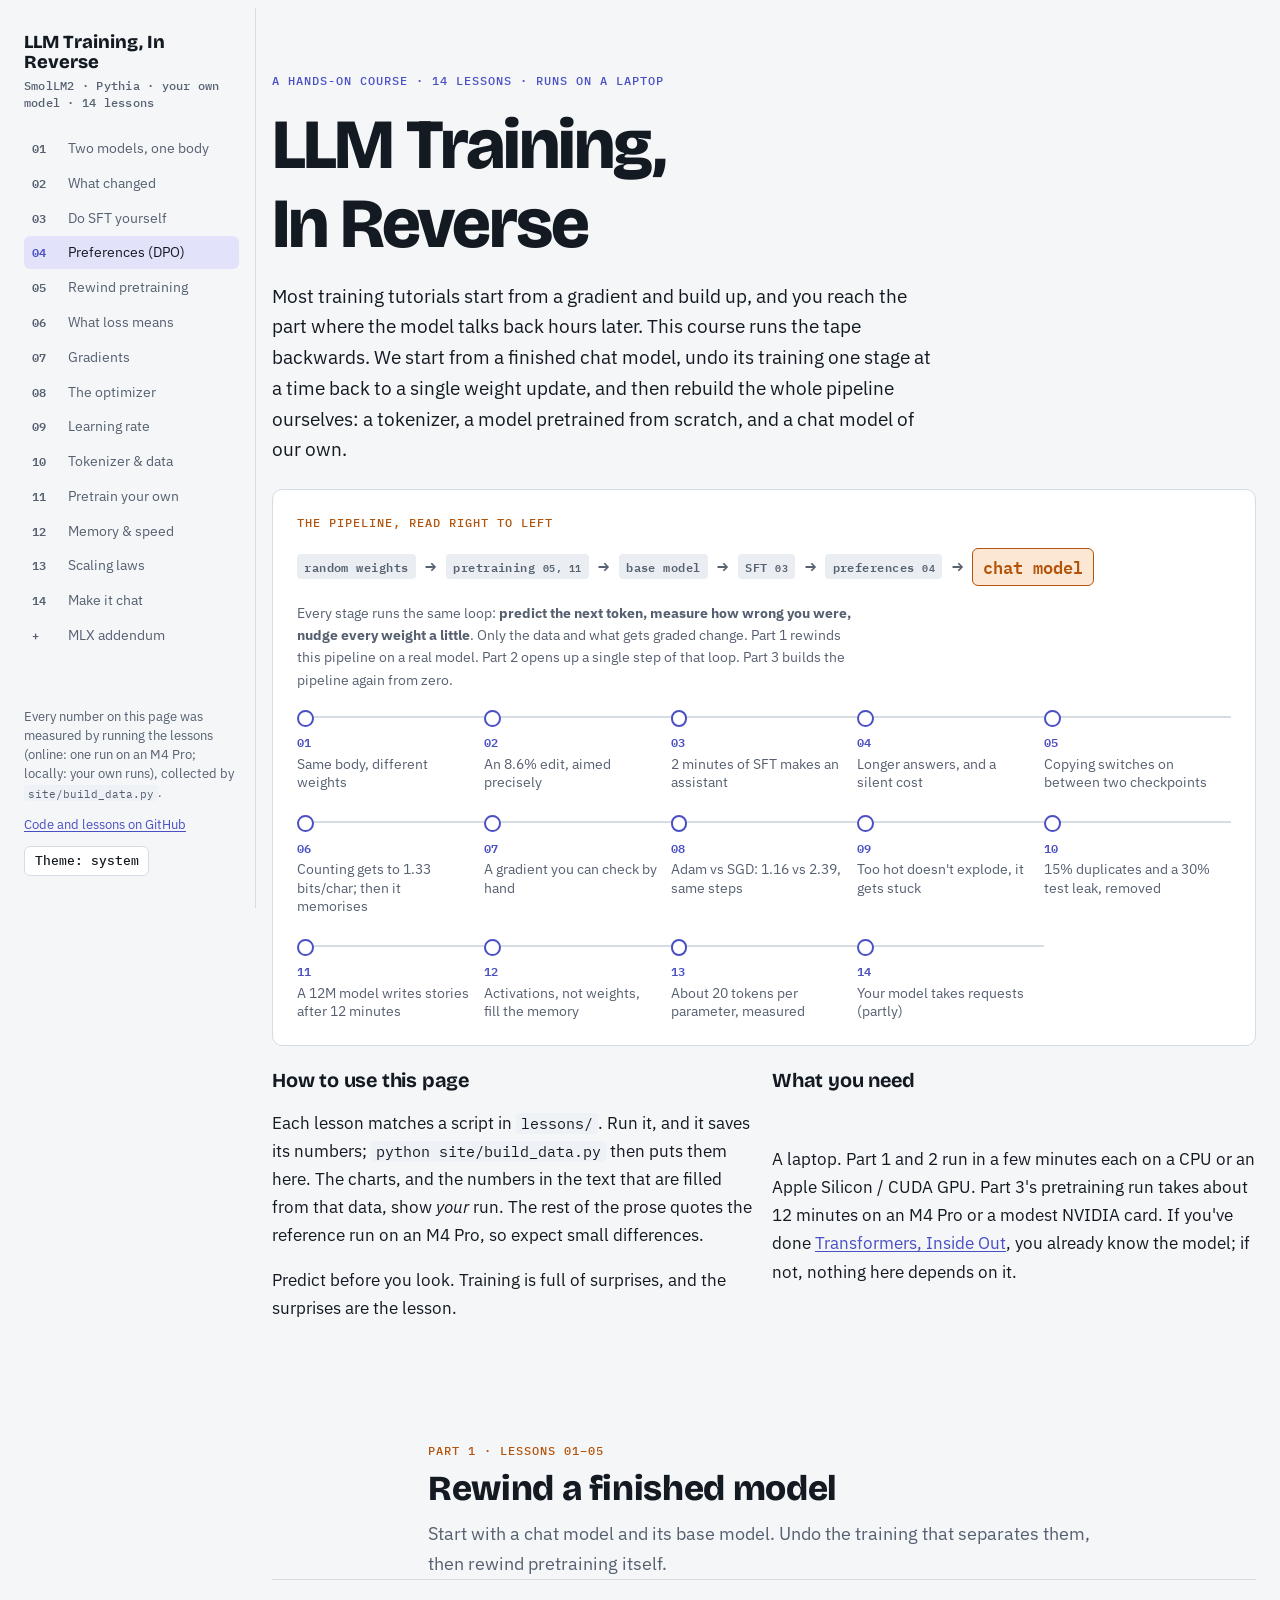
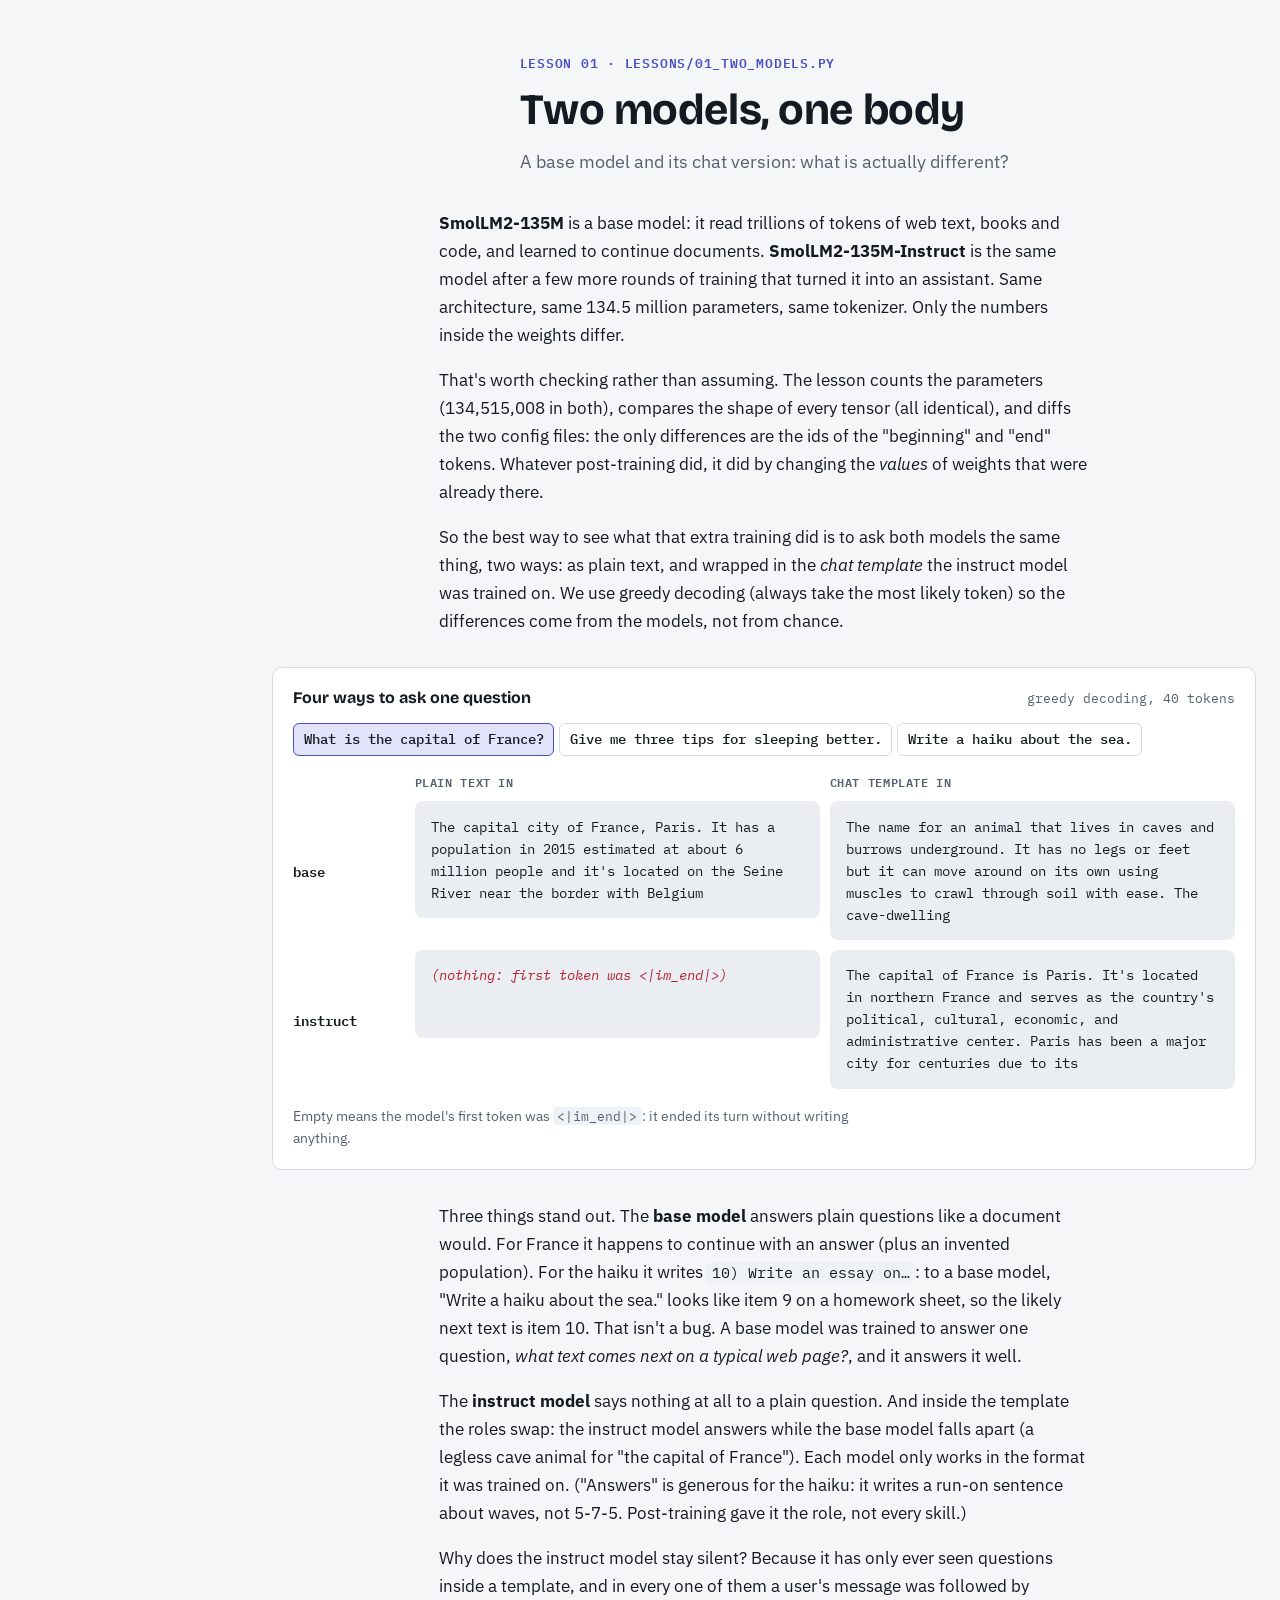
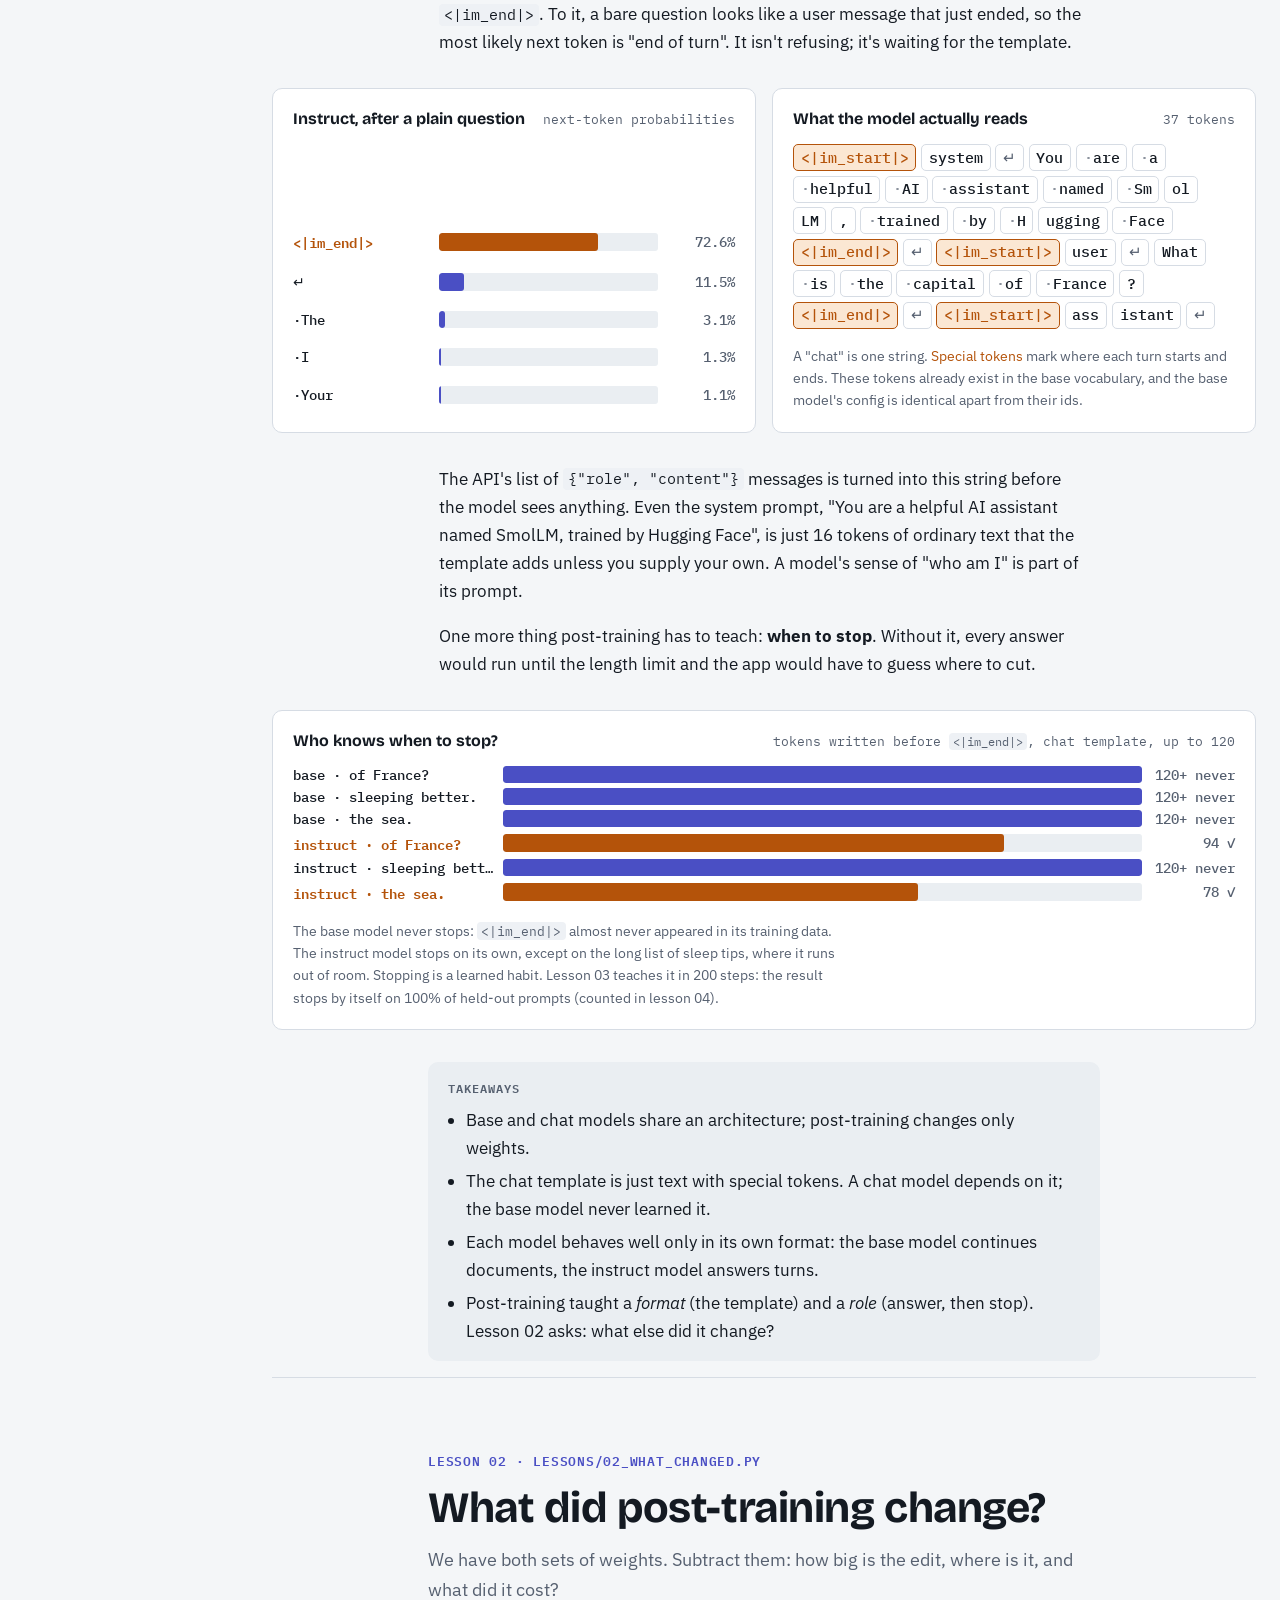
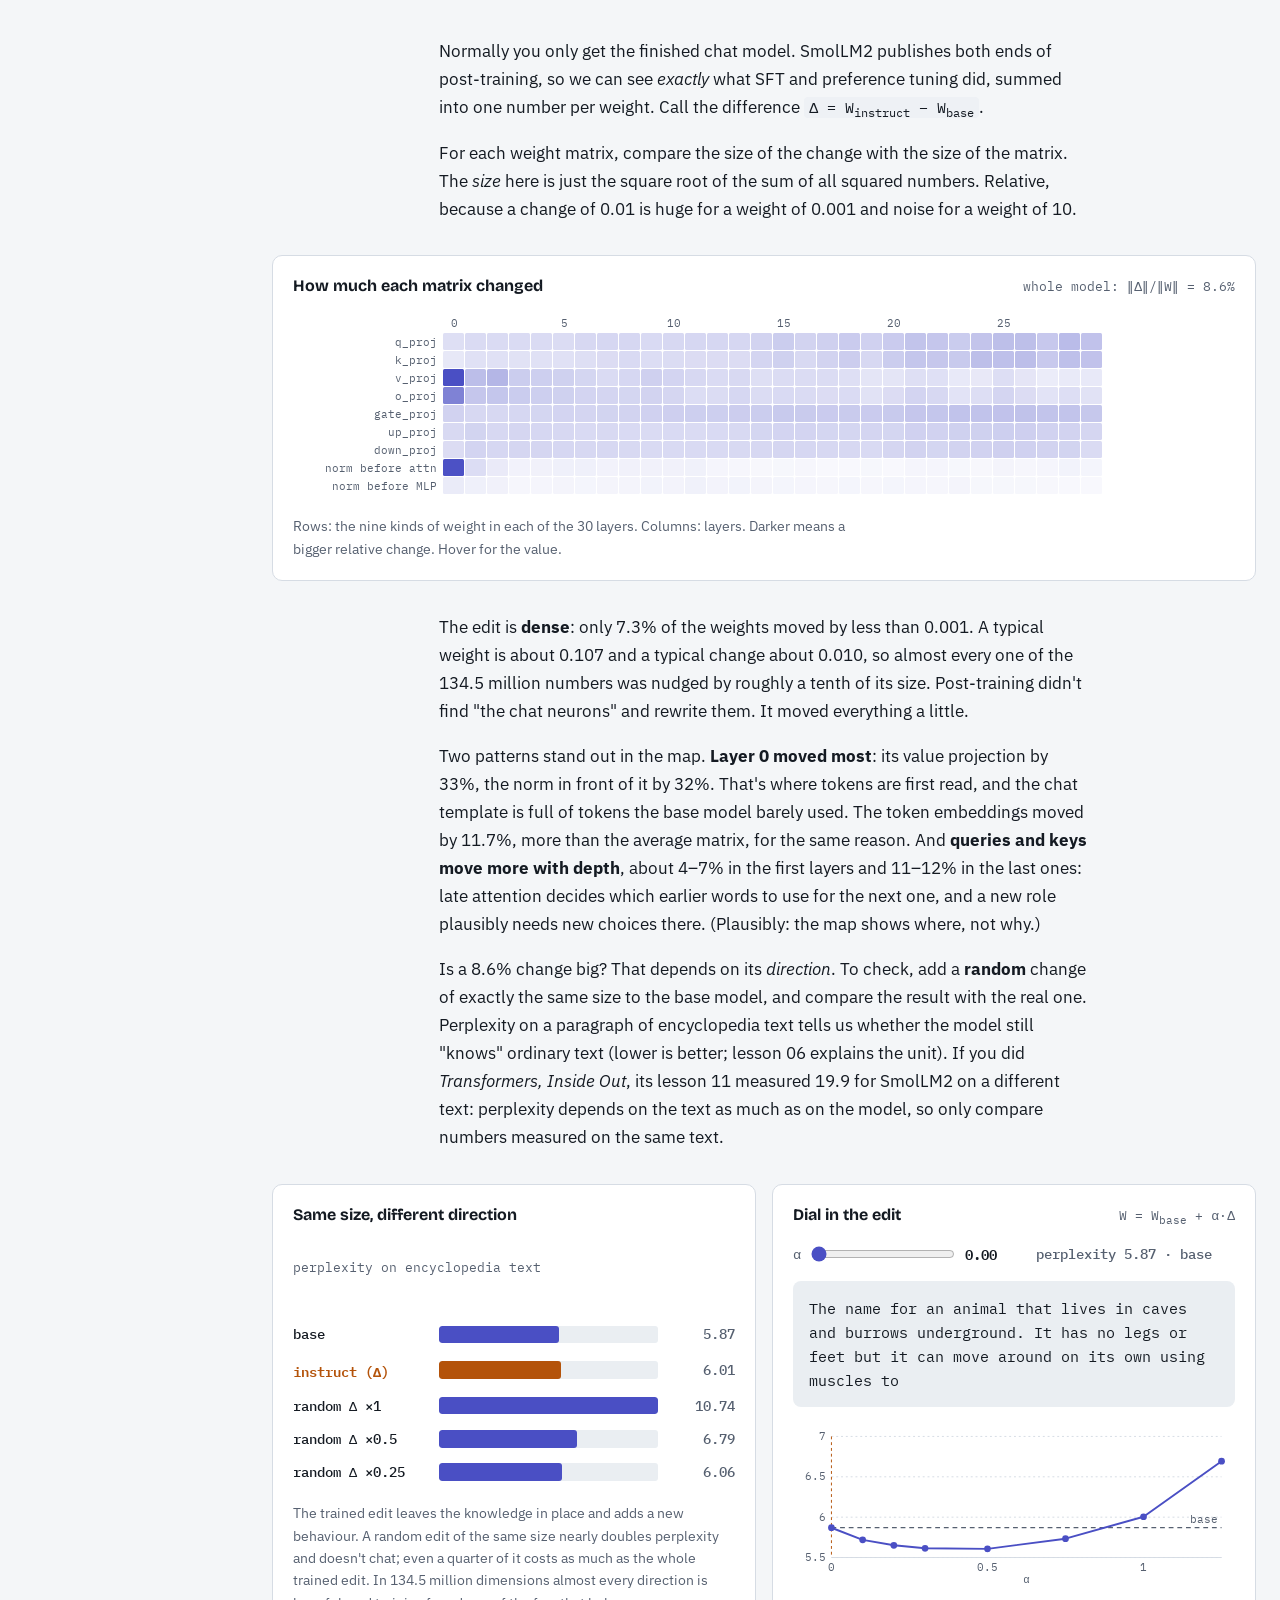
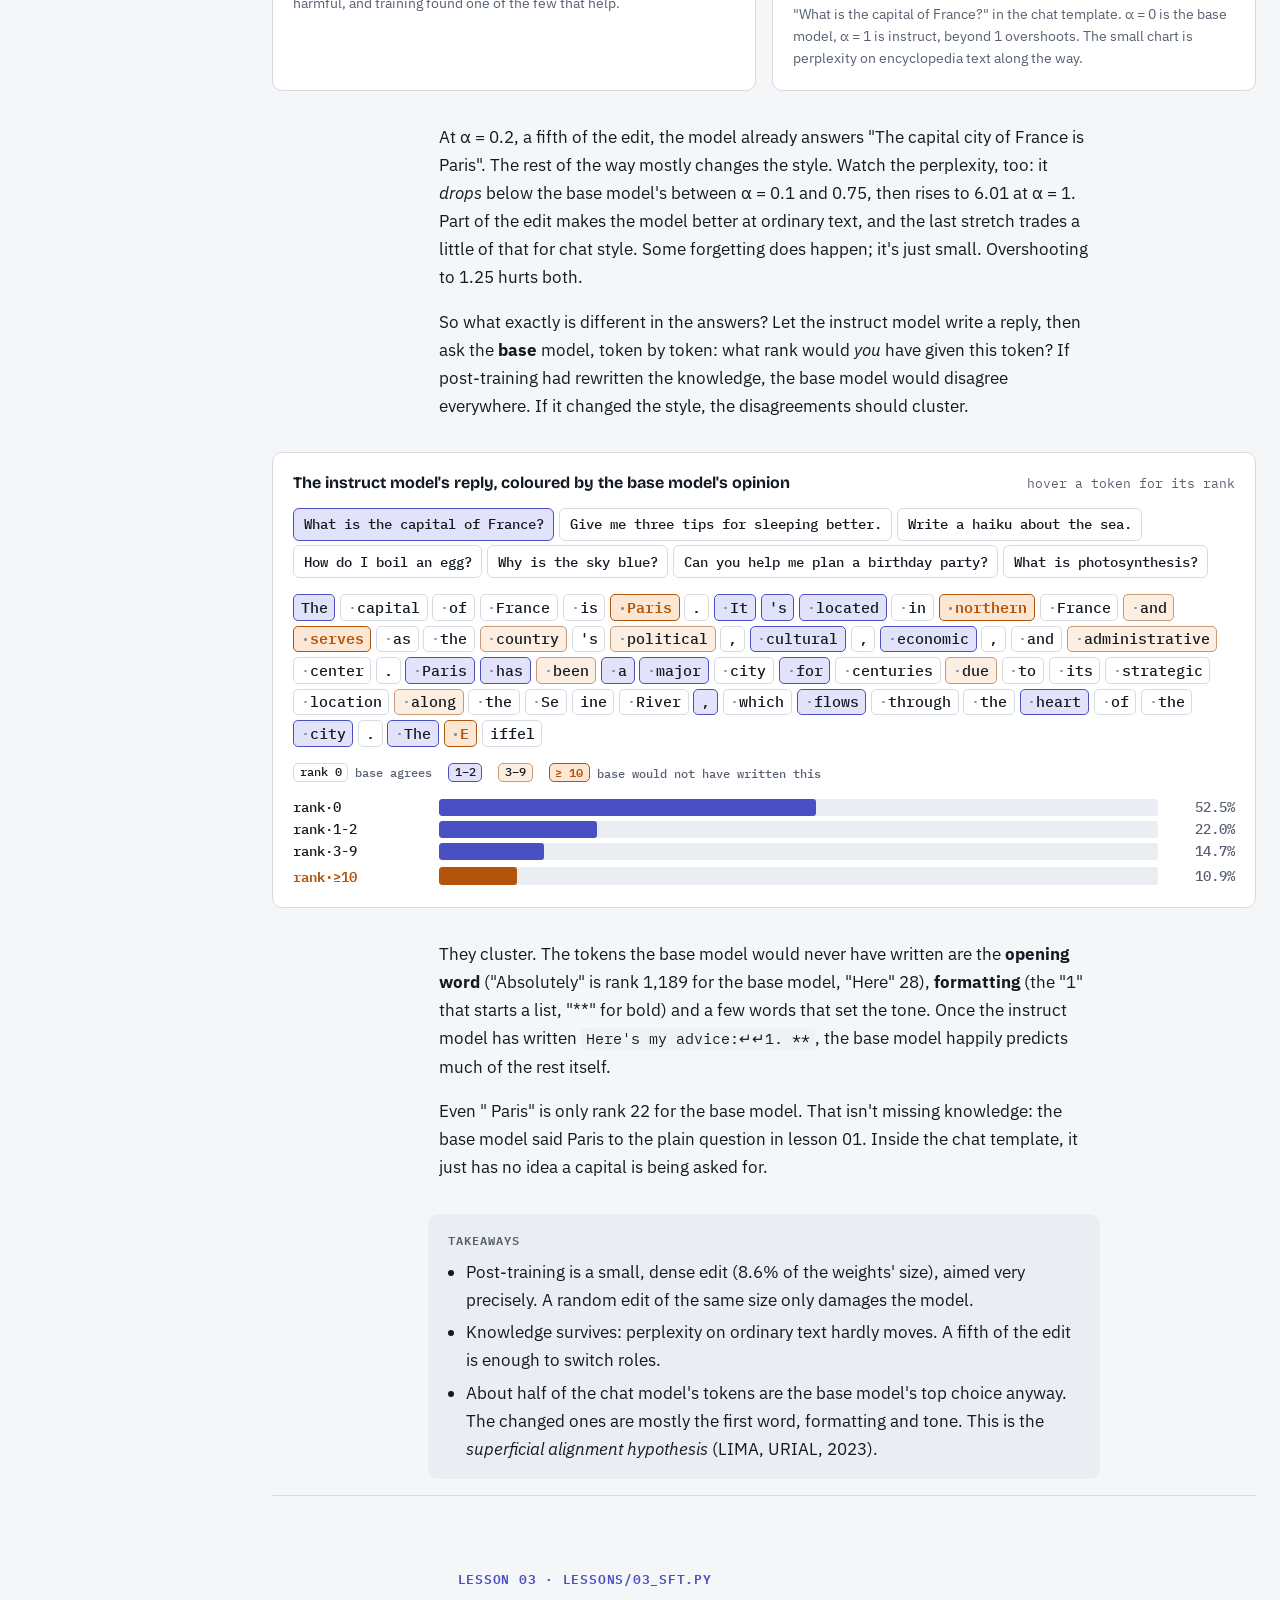
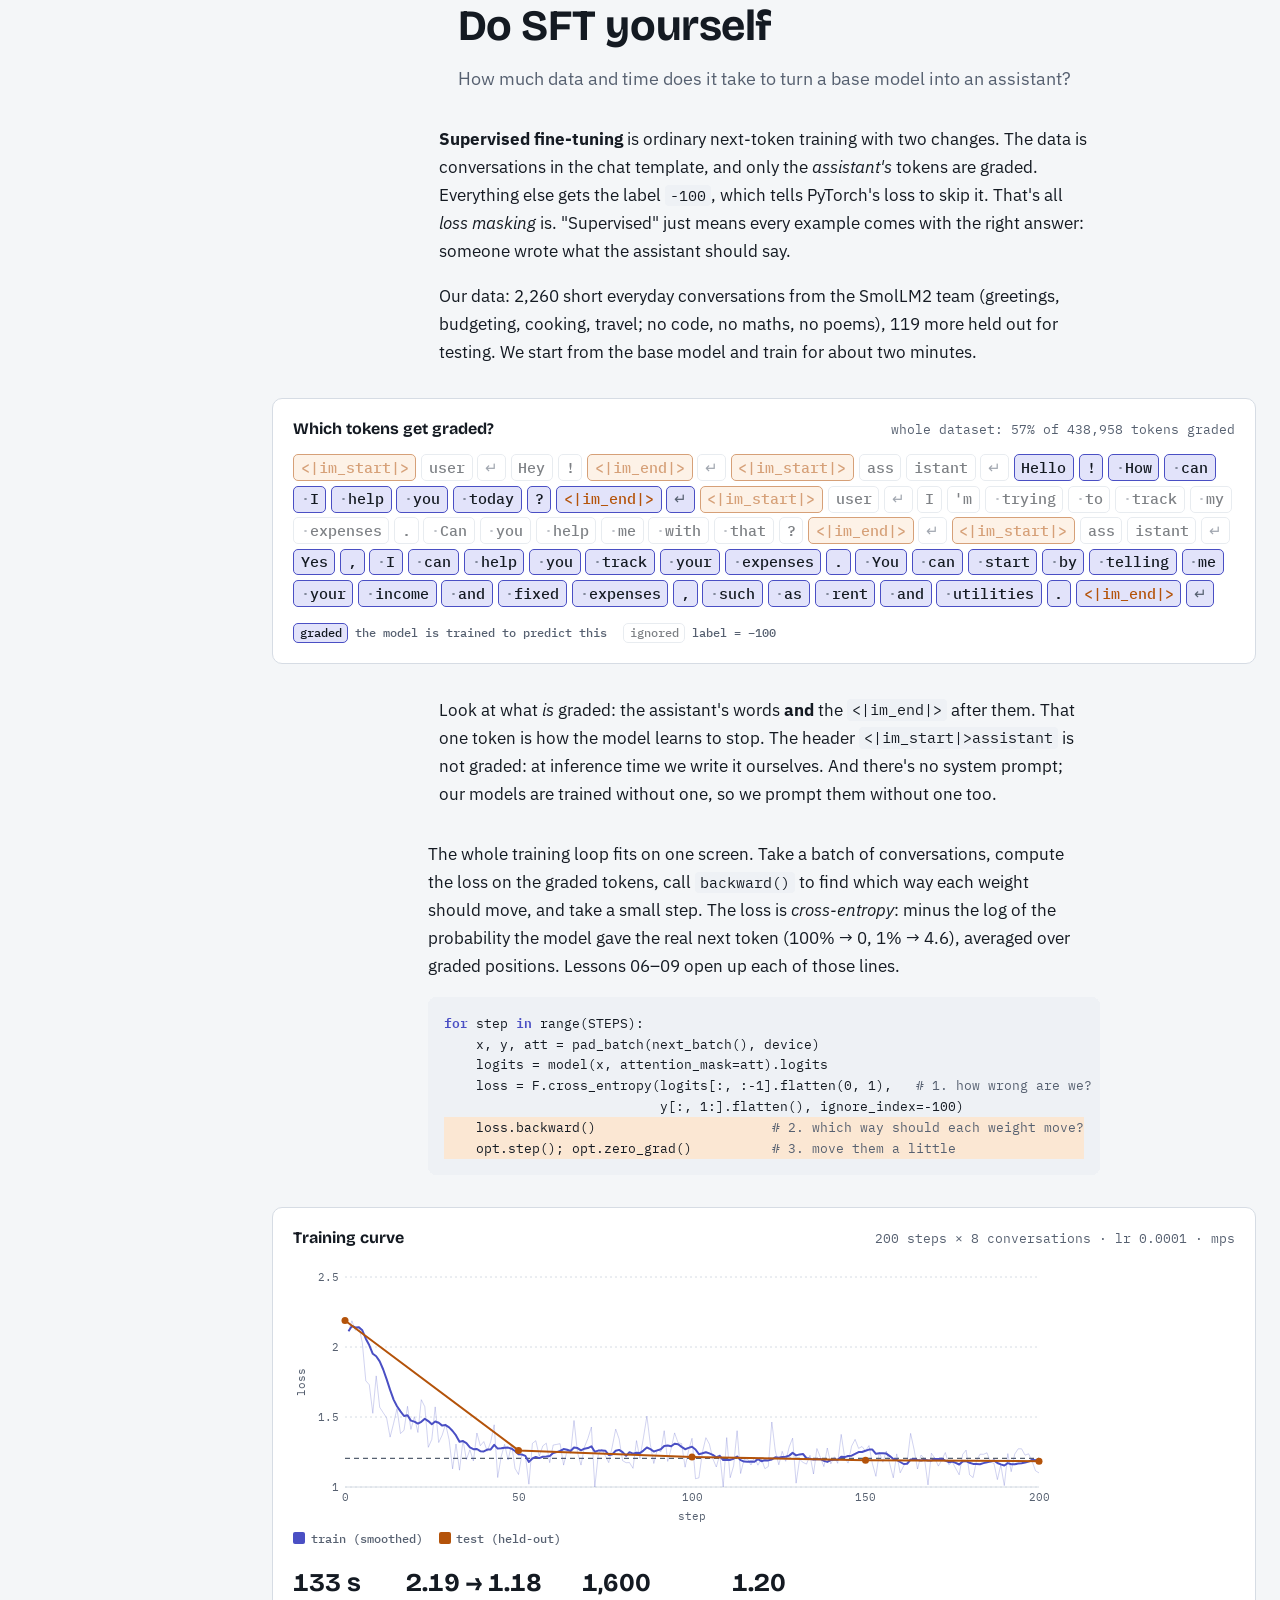
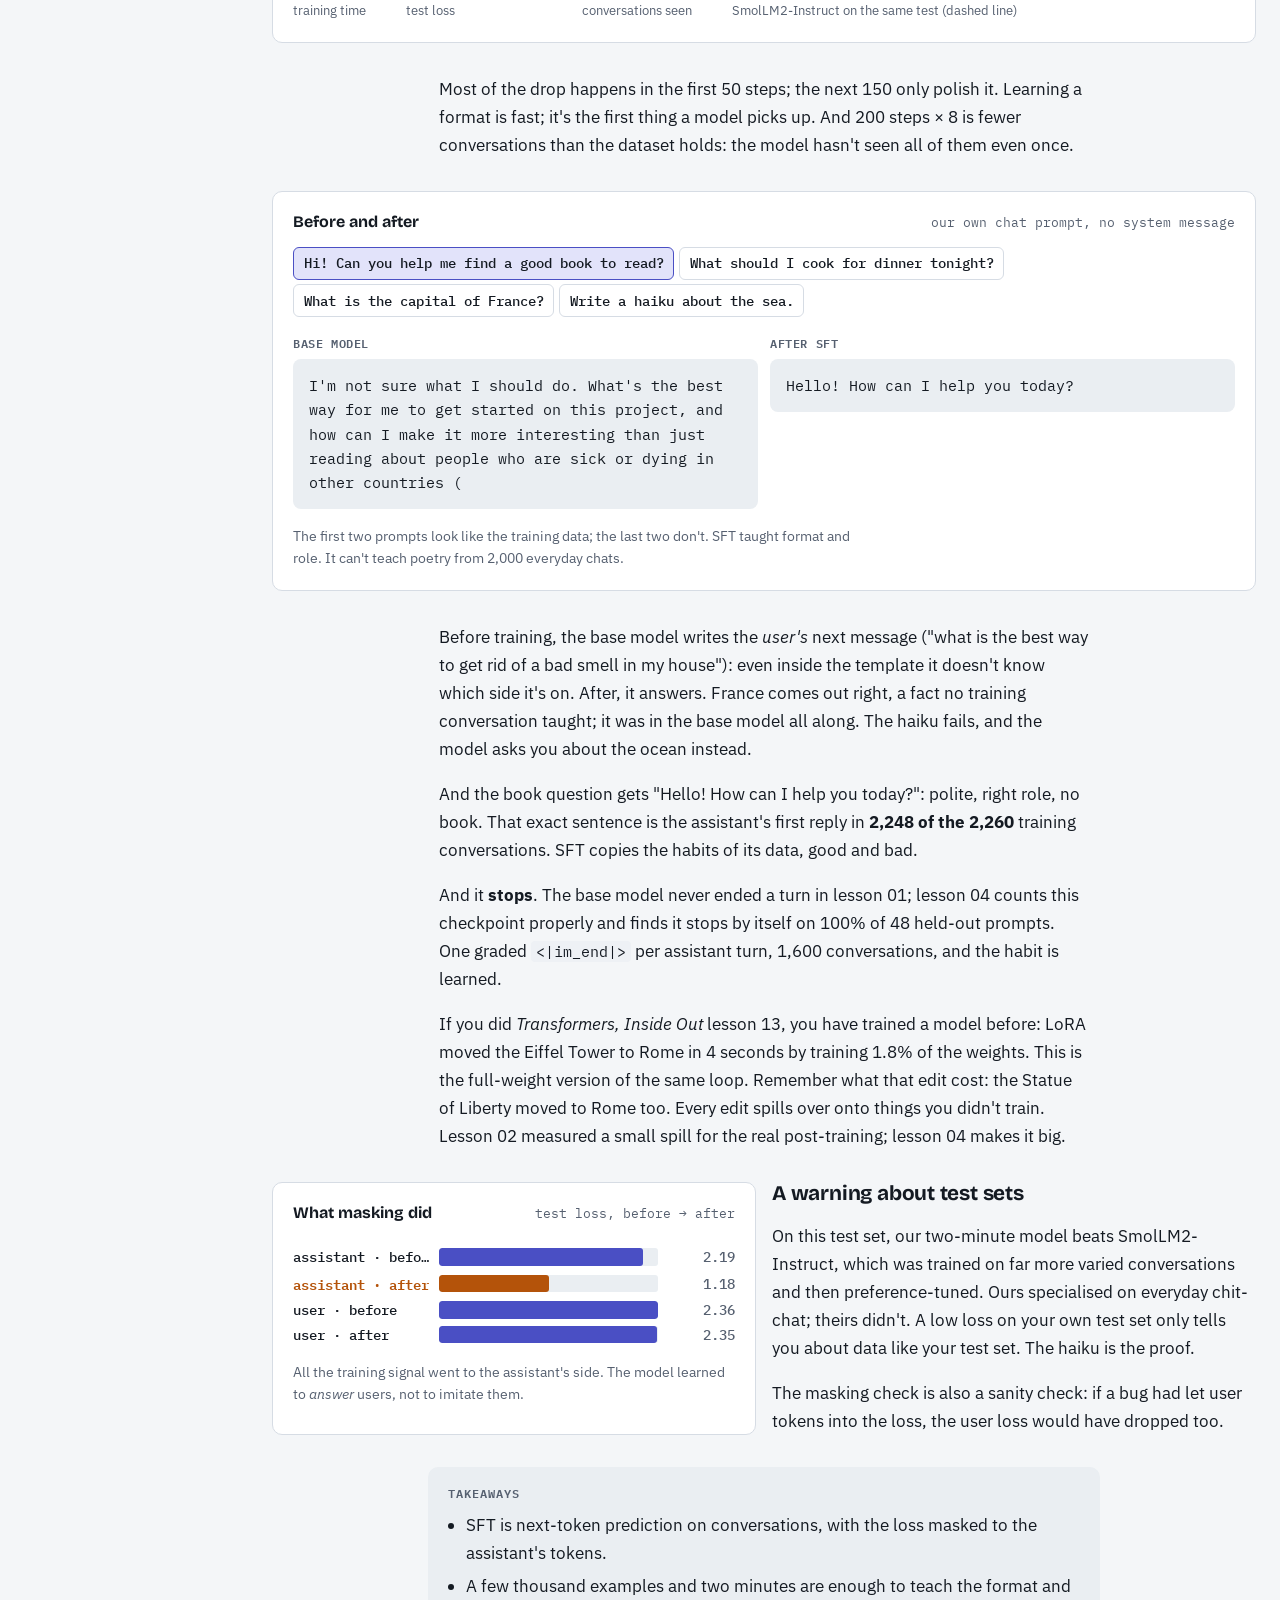
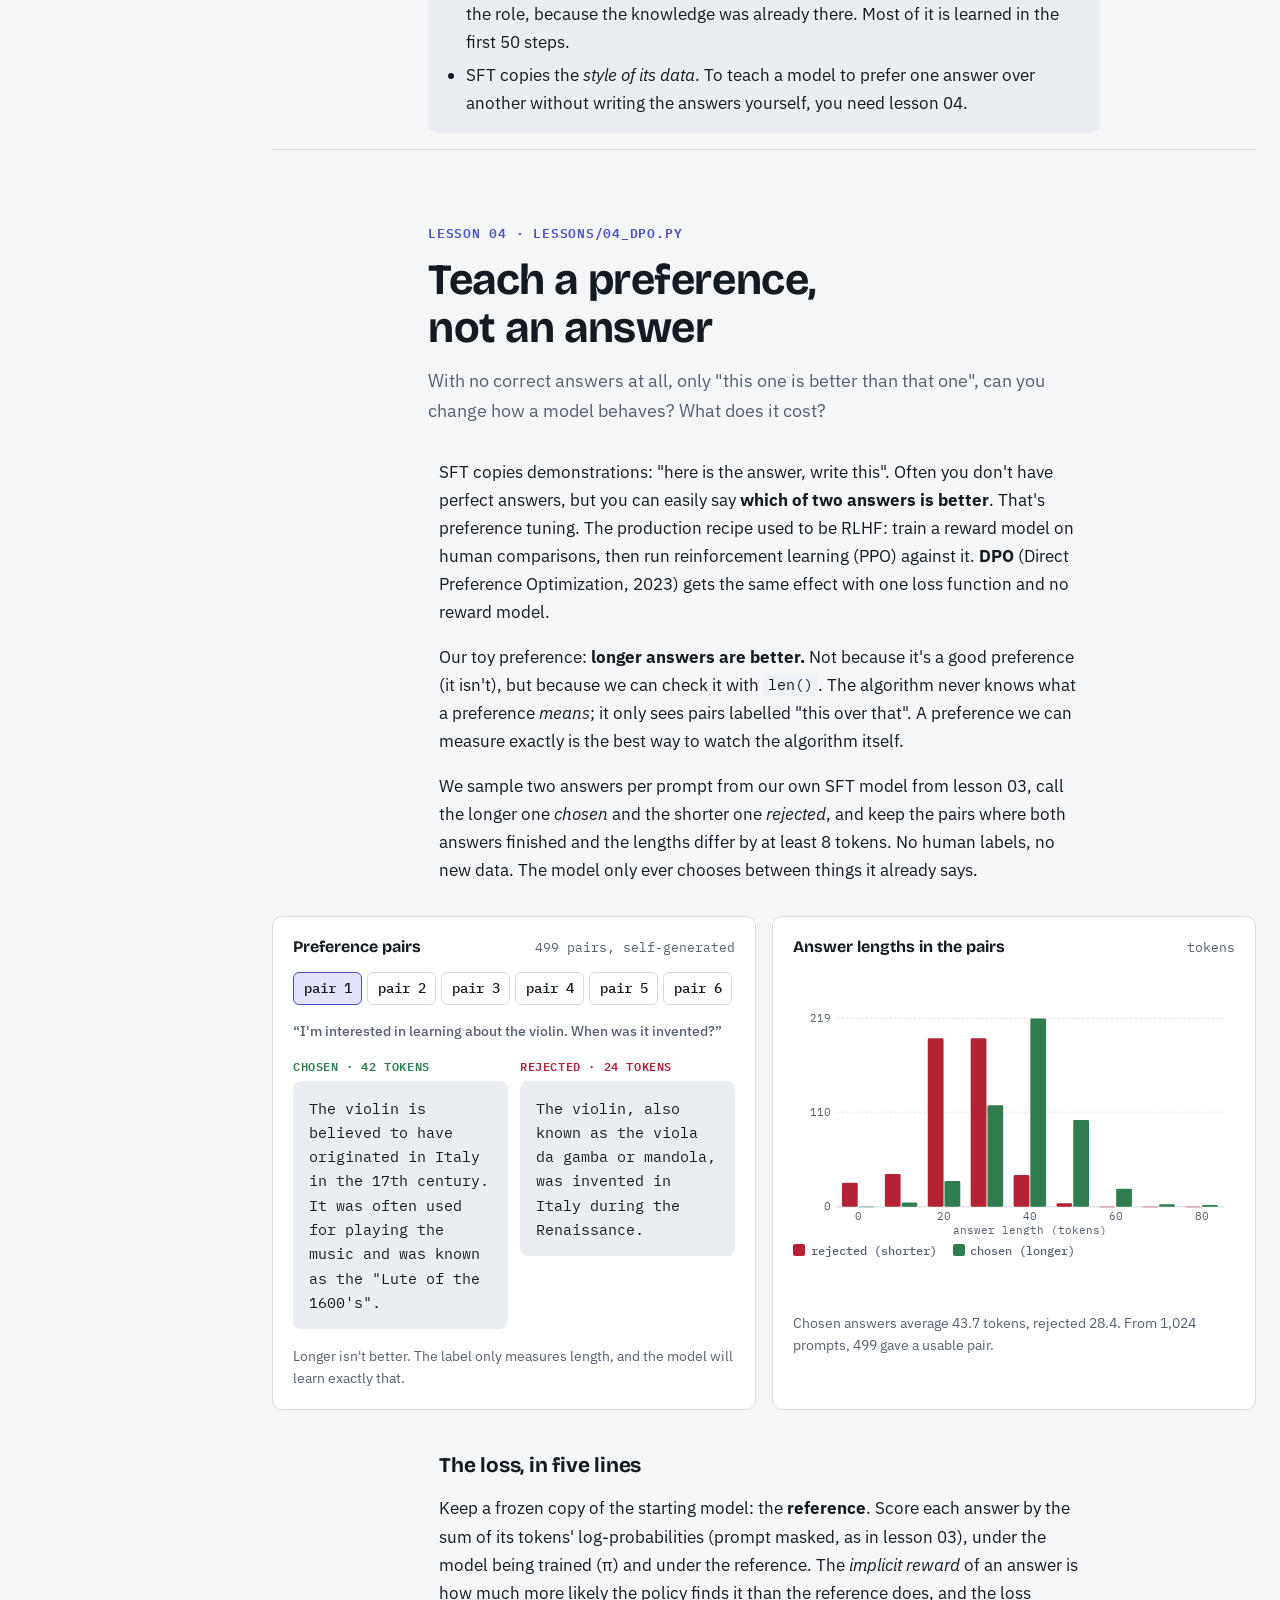
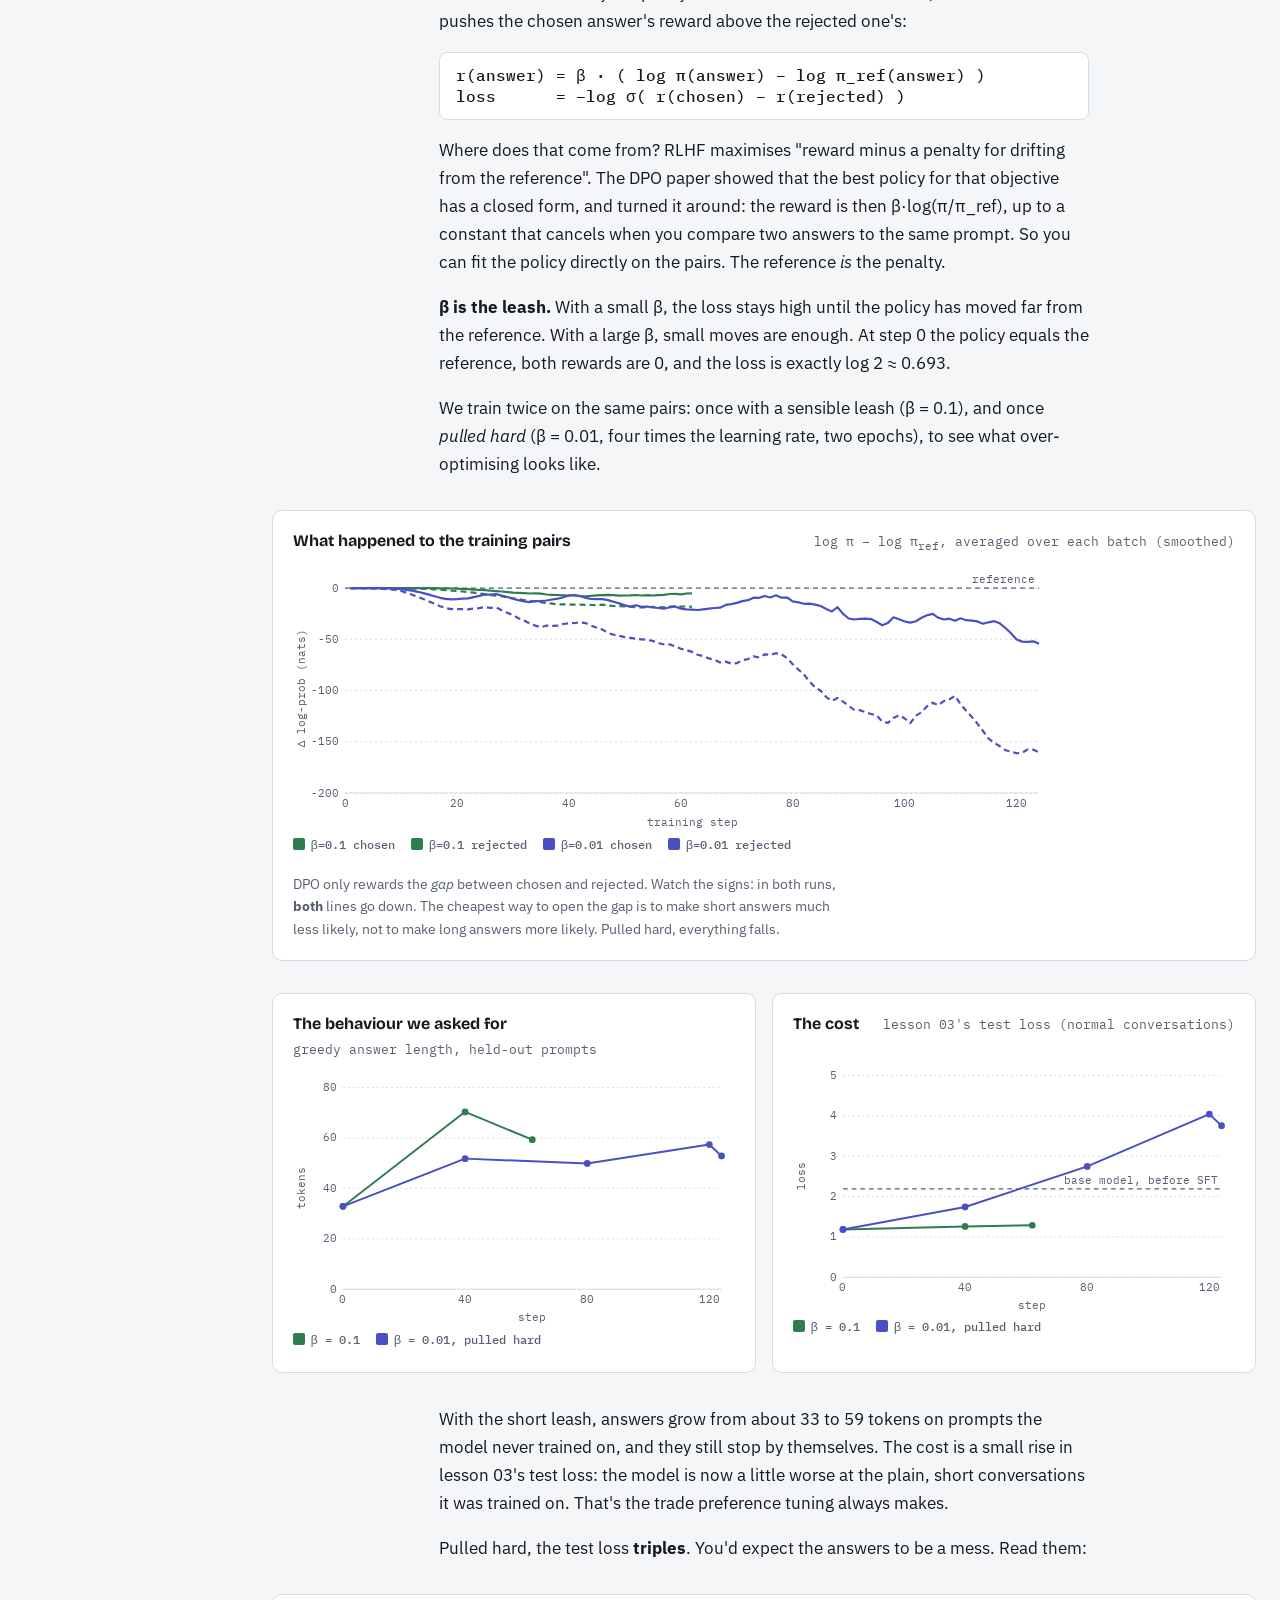
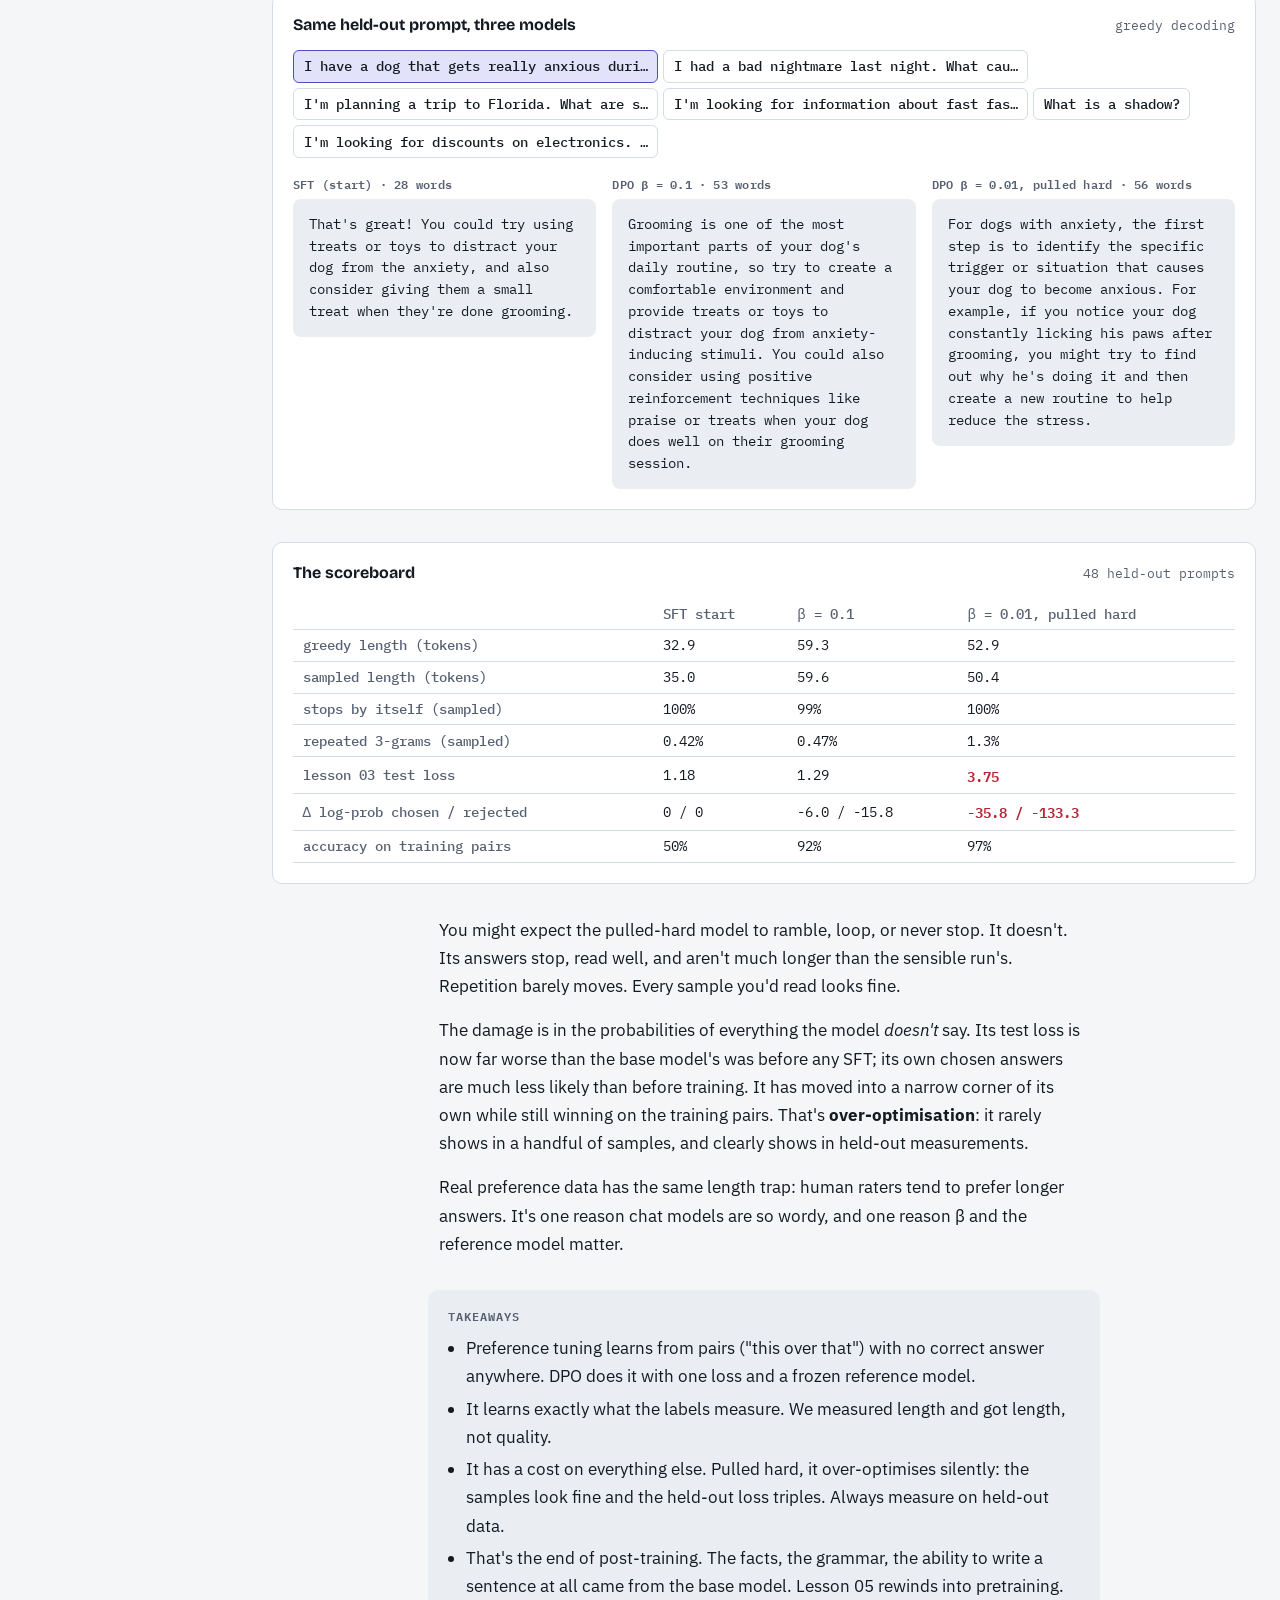
==== commit e0b41a92: "Publish site from main@367ee16" ====
--- a/index.html
+++ b/index.html
@@ -81,7 +81,7 @@
   <div class="grid2">
     <div class="prose">
       <h3 style="margin:0">How to use this page</h3>
-      <p>Each lesson matches a script in <code>lessons/</code>. Run it, and it saves its numbers; <code>python site/build_data.py</code> then puts them here. Nothing on this page is hand-typed, so if your run came out differently, the page shows <em>your</em> result.</p>
+      <p>Each lesson matches a script in <code>lessons/</code>. Run it, and it saves its numbers; <code>python site/build_data.py</code> then puts them here. The charts, and the numbers in the text that are filled from that data, show <em>your</em> run. The rest of the prose quotes the reference run on an M4 Pro, so expect small differences.</p>
       <p>Predict before you look. Training is full of surprises, and the surprises are the lesson.</p>
     </div>
     <div class="prose">
@@ -120,7 +120,7 @@
 
   <div class="col prose">
     <p>Three things stand out. The <strong>base model</strong> answers plain questions like a document would. For France it happens to continue with an answer (plus an invented population). For the haiku it writes <code>10) Write an essay on…</code>: to a base model, "Write a haiku about the sea." looks like item 9 on a homework sheet, so the likely next text is item 10. That isn't a bug. A base model was trained to answer one question, <em>what text comes next on a typical web page?</em>, and it answers it well.</p>
-    <p>The <strong>instruct model</strong> says nothing at all to a plain question. And inside the template the roles swap: the instruct model answers properly while the base model falls apart (a legless cave animal for "the capital of France"). Each model only works in the format it was trained on.</p>
+    <p>The <strong>instruct model</strong> says nothing at all to a plain question. And inside the template the roles swap: the instruct model answers while the base model falls apart (a legless cave animal for "the capital of France"). Each model only works in the format it was trained on. ("Answers" is generous for the haiku: it writes a run-on sentence about waves, not 5-7-5. Post-training gave it the role, not every skill.)</p>
     <p>Why does the instruct model stay silent? Because it has only ever seen questions inside a template, and in every one of them a user's message was followed by <code>&lt;|im_end|&gt;</code>. To it, a bare question looks like a user message that just ended, so the most likely next token is "end of turn". It isn't refusing; it's waiting for the template.</p>
   </div>
 
@@ -144,7 +144,7 @@
   <div class="bench panel">
     <div class="panel-title"><h4>Who knows when to stop?</h4><span class="hint">tokens written before <code>&lt;|im_end|&gt;</code>, chat template, up to 120</span></div>
     <div id="w01-stop"></div>
-    <p class="caption">The base model never stops: <code>&lt;|im_end|&gt;</code> almost never appeared in its training data. The instruct model stops on its own, except on the long list of sleep tips, where it runs out of room. Stopping is a learned habit, and lesson 03 shows how quickly it's learned.</p>
+    <p class="caption">The base model never stops: <code>&lt;|im_end|&gt;</code> almost never appeared in its training data. The instruct model stops on its own, except on the long list of sleep tips, where it runs out of room. Stopping is a learned habit. Lesson 03 teaches it in 200 steps: the result stops by itself on 100% of held-out prompts (counted in lesson 04).</p>
   </div>
 
   <div class="col">
@@ -181,7 +181,7 @@
   <div class="col prose">
     <p>The edit is <strong>dense</strong>: only <span data-n="02.tiny">7.3%</span> of the weights moved by less than 0.001. A typical weight is about <span data-n="02.medw">0.107</span> and a typical change about <span data-n="02.medd">0.010</span>, so almost every one of the 134.5 million numbers was nudged by roughly a tenth of its size. Post-training didn't find "the chat neurons" and rewrite them. It moved everything a little.</p>
     <p>Two patterns stand out in the map. <strong>Layer 0 moved most</strong>: its value projection by <span data-n="02.v0">33%</span>, the norm in front of it by <span data-n="02.n0">32%</span>. That's where tokens are first read, and the chat template is full of tokens the base model barely used. The token embeddings moved by <span data-n="02.embed">11.7%</span>, more than the average matrix, for the same reason. And <strong>queries and keys move more with depth</strong>, about 4–7% in the first layers and 11–12% in the last ones: late attention decides which earlier words to use for the next one, and a new role plausibly needs new choices there. (Plausibly: the map shows where, not why.)</p>
-    <p>Is a <span data-n="02.rel">8.6%</span> change big? That depends on its <em>direction</em>. To check, add a <strong>random</strong> change of exactly the same size to the base model, and compare the result with the real one. Perplexity on a paragraph of encyclopedia text tells us whether the model still "knows" ordinary text (lower is better; lesson 06 explains the unit).</p>
+    <p>Is a <span data-n="02.rel">8.6%</span> change big? That depends on its <em>direction</em>. To check, add a <strong>random</strong> change of exactly the same size to the base model, and compare the result with the real one. Perplexity on a paragraph of encyclopedia text tells us whether the model still "knows" ordinary text (lower is better; lesson 06 explains the unit). If you did <em>Transformers, Inside Out</em>, its lesson 11 measured 19.9 for SmolLM2 on a different text: perplexity depends on the text as much as on the model, so only compare numbers measured on the same text.</p>
   </div>
 
   <div class="bench grid2">
@@ -290,6 +290,8 @@
   <div class="col prose">
     <p>Before training, the base model writes the <em>user's</em> next message ("what is the best way to get rid of a bad smell in my house"): even inside the template it doesn't know which side it's on. After, it answers. France comes out right, a fact no training conversation taught; it was in the base model all along. The haiku fails, and the model asks you about the ocean instead.</p>
     <p>And the book question gets "Hello! How can I help you today?": polite, right role, no book. That exact sentence is the assistant's first reply in <strong>2,248 of the 2,260</strong> training conversations. SFT copies the habits of its data, good and bad.</p>
+    <p>And it <strong>stops</strong>. The base model never ended a turn in lesson 01; lesson 04 counts this checkpoint properly and finds it stops by itself on 100% of 48 held-out prompts. One graded <code>&lt;|im_end|&gt;</code> per assistant turn, 1,600 conversations, and the habit is learned.</p>
+    <p>If you did <em>Transformers, Inside Out</em> lesson 13, you have trained a model before: LoRA moved the Eiffel Tower to Rome in 4 seconds by training 1.8% of the weights. This is the full-weight version of the same loop. Remember what that edit cost: the Statue of Liberty moved to Rome too. Every edit spills over onto things you didn't train. Lesson 02 measured a small spill for the real post-training; lesson 04 makes it big.</p>
   </div>
 
   <div class="bench grid2">
@@ -393,7 +395,7 @@
   </div>
 
   <div class="col prose">
-    <p>Our first draft of this lesson predicted the pulled-hard model would ramble, loop, or never stop. It doesn't. Its answers stop, read well, and aren't much longer than the sensible run's. Repetition barely moves. Every sample you'd read looks fine.</p>
+    <p>You might expect the pulled-hard model to ramble, loop, or never stop. It doesn't. Its answers stop, read well, and aren't much longer than the sensible run's. Repetition barely moves. Every sample you'd read looks fine.</p>
     <p>The damage is in the probabilities of everything the model <em>doesn't</em> say. Its test loss is now far worse than the base model's was before any SFT; its own chosen answers are much less likely than before training. It has moved into a narrow corner of its own while still winning on the training pairs. That's <strong>over-optimisation</strong>: it rarely shows in a handful of samples, and clearly shows in held-out measurements.</p>
     <p>Real preference data has the same length trap: human raters tend to prefer longer answers. It's one reason chat models are so wordy, and one reason β and the reference model matter.</p>
   </div>
@@ -447,8 +449,8 @@
       <li><strong>Step 0:</strong> random weights. Random tokens out; loss a little above ln V.</li>
       <li><strong>Step 128:</strong> it has learned <em>which tokens are common</em>, and nothing else. It writes "the the the". The random model predicted <span data-n="05.v0">990</span> different top tokens; this one only <span data-n="05.v128">40</span>. Learning starts by <em>collapsing</em> onto the most common tokens.</li>
       <li><strong>256–512:</strong> short phrases ("a little", "the first of"), in loops.</li>
-      <li><strong>512 → 1,000:</strong> copying switches on, and grammar follows.</li>
-      <li><strong>After that:</strong> facts, slowly, roughly in order of how often they appear in text. "The United States of → America" is there by step 1,000. "Paris" never arrives: a 70M model is too small to store it, even after 300B tokens.</li>
+      <li><strong>512 → 1,000:</strong> copying switches on, and grammar follows (judged by eye from the completions; there's no grammar probe).</li>
+      <li><strong>After that:</strong> facts, slowly, roughly in order of how often they appear in text. "The United States of → America" is there by step 1,000. "Paris" never arrives: a 70M model is too small to store it, even after 300B tokens. SmolLM2-135M, with twice the parameters and about 7× the tokens, answers Paris easily (lesson 01). What a model can store depends on both, which is lesson 13's question.</li>
     </ul>
     <p>Two things about the facts are worth a second look. Knowledge <strong>flickers</strong>: "America" is at 79% at step 4,000, 5% at step 8,000, and back to 83% at 16,000. A checkpoint is a snapshot of a process that is still moving. And the France completion circles the answer without landing: "the capital of the capital" → "the capital of France, and the capital of France is…" → "the capital of the city of Paris" → back to "the capital of the country".</p>
   </div>
@@ -469,7 +471,7 @@
   <div class="col prose">
     <p>Copying doesn't fade in. It appears between two neighbouring checkpoints: on real text, the second copy of a passage costs <span data-n="05.c512">6.5</span> nats at step 512 and <span data-n="05.c1k">2.0</span> at step 1,000. Nothing else on the page moves that much in one gap. This is the <em>induction head phase change</em> (Olsson et al., 2022): attention heads that look for "the last time this token appeared, and what came after it". <a href="https://querytype.github.io/transformers-inside-out/">Transformers, Inside Out</a> lesson 07 finds them inside a finished model.</p>
     <p>Most of the loss drop happens almost immediately. By step 1,000, 0.7% of training, the loss has fallen <span data-n="05.frac">85%</span> of the way from where it started to where it ends. The other 99.3% of the compute buys the last nat, and that's where the knowledge lives.</p>
-    <p><strong>A surprise:</strong> look at the dashed lines, copying <em>random</em> tokens (which can only be predicted by copying). It works best around steps 2,000–4,000 and then gets <strong>worse</strong>. By the end, even the first copy, which nobody can predict, costs more than twice the uniform guess: the model has become very sure about what comes next, and applies that confidence to noise too. Real-text copying stays fine. Don't assume more training improves every ability; measure the ones you care about.</p>
+    <p><strong>A surprise:</strong> look at the dashed lines, copying <em>random</em> tokens (which can only be predicted by copying). It works best around steps 2,000–4,000 and then gets <strong>worse</strong>. By the end, even the first copy, which nobody can predict, costs more than twice the uniform guess: the model has become very sure about what comes next, and applies that confidence to noise too. Real-text copying stays fine. Compare SmolLM2-135M: in <em>Transformers, Inside Out</em> lesson 07 it copied a random sequence it had seen once, from 12.8 nats down to 0.7; final Pythia-70m goes from 23.9 to 17.5. Don't assume more training improves every ability; measure the ones you care about.</p>
   </div>
 
   <div class="col">
@@ -494,7 +496,7 @@
     <p class="question">What loss does a model get with no knowledge at all? With only counting? How do you compare models with different tokenizers, and how close are real models to perfect?</p>
   </div>
   <div class="col prose">
-    <p>Every lesson so far printed a loss: 2.19 → 1.18 in lesson 03, 10.8 at Pythia's step 0 in lesson 05. Training is nothing more than pushing that number down, so before we look at <em>how</em> it gets pushed (lessons 07–09), it's worth knowing exactly what it measures.</p>
+    <p>Every lesson so far printed a loss: 2.19 → 1.18 in lesson 03, 11.0 at Pythia's step 0 in lesson 05. Training is nothing more than pushing that number down, so before we look at <em>how</em> it gets pushed (lessons 07–09), it's worth knowing exactly what it measures.</p>
     <div class="formula">loss = average over tokens of  −log P(the real next token)</div>
     <p>It's the model's <strong>average surprise</strong>. Probability 1 costs nothing; ½ costs 0.69 nats (1 bit); 1/1000 costs 6.9. Why a logarithm? Because the probabilities of a whole text <em>multiply</em>, P(token 1) · P(token 2 | token 1) · …, and the log turns that product into a sum. So a lower loss simply means the real text looked more likely to the model.</p>
   </div>
@@ -509,7 +511,7 @@
 
   <div class="col prose">
     <h3>The ladder</h3>
-    <p>To see what a loss value is worth, score many models on the same text: TinyStories' validation set (children's stories, the data Part 3 pretrains on). Start from <strong>knowing nothing</strong>: equal probability for every one of its 97 characters, which costs log₂ 97 = <span data-n="06.uni">6.60</span> bits per character whatever the text. Every freshly initialised model starts here, at ln(vocab size) nats: that's Pythia's 10.8 in lesson 05.</p>
+    <p>To see what a loss value is worth, score many models on the same text: TinyStories' validation set (children's stories, the data Part 3 pretrains on). Start from <strong>knowing nothing</strong>: equal probability for every one of its 97 characters, which costs log₂ 97 = <span data-n="06.uni">6.60</span> bits per character whatever the text. Over tokens, the same idea gives ln(vocab size) nats, and every freshly initialised model starts near it, a little above (its random logits aren't perfectly flat): Pythia measured 11.0 at step 0 against ln V = 10.8, and our own model in lesson 11 starts at 8.39 against 8.32.</p>
     <p>Then <strong>just count</strong>. An <em>n-gram</em> model predicts the next character from counts of what followed the previous n−1 characters in 53.5 million characters of training stories. No neural network, no gradient: a lookup table. Then real neural models, all in one unit: bits per character.</p>
   </div>
 
@@ -548,7 +550,7 @@
     <div class="keys">
       <p class="label">Takeaways</p>
       <ul>
-        <li>Loss = average −log P(next token). It starts at ln(vocab) for every model.</li>
+        <li>Loss = average −log P(next token). Every model starts near ln(vocab), a little above it.</li>
         <li>Counting gets to 1.33 bits/char, then starts memorising instead of generalising. Neural networks win by generalising.</li>
         <li>Compare models in bits per character (or byte), never in loss per token across tokenizers.</li>
         <li>Most of the loss sits in a few hard tokens; repeats are nearly free; some of it is irreducible. Next: how does each weight know which way to move to lower it?</li>
@@ -600,7 +602,7 @@
   </div>
 
   <div class="col prose">
-    <p>The first version of that check failed. The reason: Llama's RMSNorm quietly computes in float32 even inside a float64 model, and float32 rounding (≈1e-7) is larger than the change a 1e-6 nudge makes. Computing the norms in float64 for the check fixed it. Real training code is full of choices like this, about where to keep extra precision so that rounding doesn't eat the signal.</p>
+    <p>A naive version of that check fails. The reason: Llama's RMSNorm quietly computes in float32 even inside a float64 model, and float32 rounding (≈1e-7) is larger than the change a 1e-6 nudge makes. Computing the norms in float64 for the check fixed it. Real training code is full of choices like this, about where to keep extra precision so that rounding doesn't eat the signal.</p>
     <h3>What does one step do?</h3>
     <p>The gradient says which way is downhill right here. Take one step of size η against it, <code>w ← w − η·grad</code>, on a 4-layer character model, and measure the loss again: on the batch the gradient came from, and on a different batch. The dashed line is what the gradient <em>promises</em>: a drop of η·‖grad‖² if the slope stayed the same all the way.</p>
   </div>
@@ -623,7 +625,7 @@
       <ul>
         <li><code>p.grad</code> is the slope of the loss along one weight, computed exactly by backprop and checkable by finite differences.</li>
         <li>For a language model it starts as softmax − one_hot and flows back through every layer by the chain rule.</li>
-        <li>Backward needs every activation from the forward pass and costs about twice the forward.</li>
+        <li>Backward needs every activation from the forward pass. In theory it costs about twice the forward; on a small model we measured 3×.</li>
         <li>One step along −grad helps if small, hurts if big, and helps other batches too. Next: plain −grad isn't what anyone uses. What does Adam do?</li>
       </ul>
     </div>
@@ -750,7 +752,7 @@
     <p>A U-shape with a narrow bottom at <span data-n="09.best">1e-3</span>. Too cold, and the model learns steadily but slowly. Too hot, and the loss drops for a few dozen steps and then <strong>stops</strong>: the two hottest runs end at <span data-n="09.hot1">2.58</span> and <span data-n="09.hot2">2.99</span>, around the letter-frequency level. They didn't blow up or spike (only the hottest run had any jump over 0.5 nats). Each step just keeps kicking the model out of anything finer than letter counts. A stuck run looks calm, and can be mistaken for a converged one; only the sweep tells you.</p>
     <p>Near the bottom, a 3× change costs 0.09–0.18 nats. Two steps away it costs 0.45 on the cold side and 1.0 on the hot side: too hot is much worse than too cold.</p>
     <h3>Warmup: why start slow?</h3>
-    <p>At step 0, Adam's running averages are empty and the random model's gradients are large and chaotic. A full-size step right away can push the model somewhere it never fully recovers from. <strong>Warmup</strong> ramps the learning rate up from almost 0 over the first steps (60 here). Test it at 3× the best rate, with three seeds:</p>
+    <p>At step 0, Adam's running averages are empty and the random model's gradients are large and chaotic. A full-size step right away can push the model somewhere it never fully recovers from. <strong>Warmup</strong> ramps the learning rate up from almost 0 over the first steps (60 here). Test it at 3e-3, 3× the best constant rate, with three seeds (so compare these runs with each other, not with the sweep's 1.16):</p>
   </div>
 
   <div class="bench panel">
@@ -760,12 +762,12 @@
       <div id="w09-warm"></div>
       <div class="bars wide" id="w09-warmbars" style="align-content:center"></div>
     </div>
-    <p class="caption">At step 50 the two runs are about level. The damage of a hot start isn't a blow-up you can see early; it's a model that ends worse.</p>
+    <p class="caption">At step 50 the two runs are about level. The damage of a hot start isn't a blow-up you can see early; it's a model that ends worse. (Seed 0 without warmup is the same run as the sweep's 3e-3 point, yet ends at 1.324 instead of 1.337: on MPS, "same seed, same result" holds to about the second decimal.)</p>
   </div>
 
   <div class="col prose">
     <h3>Decay: why end slow?</h3>
-    <p>Late in training, the noise in each batch's gradient matters more than its direction: a full-size step mostly jumps around the minimum. Lowering the learning rate lets the model settle into it. Four schedules, same peak, same warmup: <strong>constant</strong>; <strong>cosine</strong> and <strong>linear</strong> decay to 10% of the peak; and <strong>WSD</strong> (warmup-stable-decay), constant until the last 20%, then a quick decay. Many recent models use WSD because you can stop or extend training at any point before the decay.</p>
+    <p>Late in training, the noise in each batch's gradient matters more than its direction: a full-size step mostly jumps around the minimum. Lowering the learning rate lets the model settle into it. Four schedules, same peak (2e-3), same warmup: <strong>constant</strong>; <strong>cosine</strong> and <strong>linear</strong> decay to 10% of the peak; and <strong>WSD</strong> (warmup-stable-decay), constant until the last 20%, then a quick decay. Many recent models use WSD because you can stop or extend training at any point before the decay.</p>
   </div>
 
   <div class="bench grid2">
@@ -780,7 +782,7 @@
   </div>
 
   <div class="col prose">
-    <p>Until step 480, WSD <em>is</em> the constant run: same learning rate, same numbers, and it trails cosine. Then it decays, and in the last 100 steps it drops from <span data-n="09.wsd500">1.19</span> to <span data-n="09.wsd">1.10</span>, past everything else. The constant run, with exactly the same steps, ends at <span data-n="09.const">1.17</span>. <strong>The drop at the end comes from the decay itself</strong>, not from extra steps, so a run's loss before its decay is a pessimistic estimate of where it will finish.</p>
+    <p>Until step 480, WSD <em>is</em> the constant run: same learning rate, same numbers, and it trails cosine. Then it decays, and in the last 100 steps it drops from <span data-n="09.wsd500">1.19</span> to <span data-n="09.wsd">1.10</span>, past everything else. The constant run, with exactly the same steps, ends at <span data-n="09.const">1.17</span>. <strong>The drop at the end comes from the decay itself</strong>, not from extra steps, so a run's loss before its decay is a pessimistic estimate of where it will finish. And WSD at 2e-3 beats the best <em>constant</em> rate from the sweep (1.16 at 1e-3): the schedule was worth more than the last factor of 3 in the learning-rate search.</p>
     <h3>Clipping: a seat belt</h3>
     <p>Sometimes one batch produces a huge gradient. <strong>Gradient clipping</strong> rescales the whole gradient whenever its norm exceeds a limit (1.0 is the usual choice), so no single step can be enormous. Test it at 10× the best learning rate, with warmup:</p>
   </div>
@@ -913,7 +915,7 @@
 
   <div class="col prose">
     <p>Scrub left to right and it's lesson 05 again, compressed into 2,700 steps: random tokens → frequent words ("too and to, a to.") → real words in salad → phrases ("One day, …") → sentences → story shape. It's fast here, a recognisable story by step 300 (2.5M tokens), because TinyStories is a tiny, regular world. Most of the loss drop is early again: by step 500 the loss has fallen <span data-n="11.frac">88%</span> of the way.</p>
-    <p>One stage is missing. The copy test barely moves: the second copy of a passage costs <span data-n="11.c2">1.75</span> nats against <span data-n="11.c1">1.92</span> for the first, where final Pythia gets 0.55 against 4.99. TinyStories almost never repeats a passage, so there's little reward for learning to copy. <strong>What a model learns depends on what its data rewards.</strong></p>
+    <p>One stage has barely started. The copy test barely moves: the second copy of a passage costs <span data-n="11.c2">1.75</span> nats against <span data-n="11.c1">1.92</span> for the first, where final Pythia gets 0.55 against 4.99. This run can't tell us why. One suspect is <strong>too few tokens</strong>: Pythia's copying switched on around 2B tokens, and we trained on 22M, about 100× fewer; our gap is still growing (0.02 nats at step 300, 0.17 at the end). The other is <strong>the data</strong>: TinyStories almost never repeats a whole passage, while web text is full of repetition. But it does repeat names (lesson 06's "Roxy"), and our stories keep theirs straight. The lesson's Tries pull the two apart: train longer, or look for induction heads.</p>
   </div>
 
   <div class="bench grid2">
@@ -939,7 +941,7 @@
       <ul>
         <li>The whole pipeline fits in one script and trains a working base model in minutes.</li>
         <li>It learns in the same order Pythia did: frequencies → words → phrases → grammar → story structure.</li>
-        <li>Specialists go far on their own turf, and they learn what their data rewards (stories yes, copying barely).</li>
+        <li>Specialists go far on their own turf. Copying has barely started, and whether that's the data or the short run is left open.</li>
         <li>The loss was still falling. Next: what limits speed and size, and was 12M the right size?</li>
       </ul>
     </div>
@@ -971,6 +973,7 @@
 
   <div class="col prose">
     <p><strong>Activations dominate</strong>: <span data-n="12.actx">41</span>× the weights at the peak of the forward pass. Every layer keeps its inputs, attention outputs and MLP intermediates until backward needs them (lesson 07), and they grow exactly in proportion to the batch. <strong>Activation checkpointing</strong> keeps only each layer's input and recomputes the rest during backward: <span data-n="12.ck">8.2</span>× less activation memory, for <span data-n="12.ckslow">1.31</span>× the time.</p>
+    <p>This is the training-side twin of the KV cache in <em>Transformers, Inside Out</em> lesson 10. To generate, a model keeps one key and one value per layer per token. To train, it keeps <em>everything</em> every layer computed, for every token in the batch, until backward has used it.</p>
     <h3>Speed</h3>
   </div>
 
@@ -1069,7 +1072,7 @@
   </div>
   <div class="col prose">
     <p>The tape has run all the way back and forward again. In lesson 03 we made someone else's base model an assistant. Now we do the same to <strong>our own</strong> model from lesson 11, born in this course from random weights.</p>
-    <p>It only knows children's stories, so its "chat" is a story writer that takes requests: <em>"Write a story that uses the words dog, ball and happy. Include dialogue."</em> The data is TinyStoriesInstruct, where every story comes with the words and features it was written from: <span data-n="14.ntrain">10,953</span> one-turn conversations for training. That gives us something lesson 03 didn't have, <strong>a way to check whether the instruction was followed</strong>: does the story use the words, does it have dialogue when asked, and does the model end its turn by itself?</p>
+    <p>It only knows children's stories, so its "chat" is a story writer that takes requests: <em>"Write a story that uses the words dog, ball and happy. Include dialogue."</em> The data is TinyStoriesInstruct, where every story comes with the words and features it was written from: <span data-n="14.ntrain">10,953</span> one-turn conversations for training. (One caveat that lesson 10 would flag: 412 of its 16,675 stories, 2.5%, also appear word for word in TinyStories train. Lesson 11 saw only 10% of its stream, so few were likely seen; decontaminating is the lesson's first Try.) That gives us something lesson 03 didn't have, <strong>a way to check whether the instruction was followed</strong>: does the story use the words, does it have dialogue when asked, and does the model end its turn by itself?</p>
     <p>The recipe is lesson 03's, unchanged: same chat template, same masking (only the story and <code>&lt;|im_end|&gt;</code> are graded), same loop. 600 steps of 16 conversations.</p>
   </div>
 
@@ -1139,7 +1142,7 @@
 
   <div class="col prose">
     <p>Loaded with lesson 11's weights, the MLX model computes the same function: the largest logit difference is <span data-n="mlx.diff">2.5e−5</span>, with the same top prediction at every position. Porting is mostly renaming; the weights are just arrays. Training from scratch, MLX runs <span data-n="mlx.speed">1.23</span>× faster than PyTorch on MPS: lazy evaluation and <code>mx.compile</code> fuse the whole step, which matters most for small models where per-operation costs dominate (lesson 12).</p>
-    <p>And MLX's run sits <em>lower</em> at every step, by less as training goes on. Same batches, same schedule, same optimizer settings. The likely reason is initialisation: MLX's layers start from their own default random values, while Hugging Face's Llama draws every weight from N(0, 0.02). That's a hypothesis, not a measurement; the addendum's first <strong>Try</strong> tests it.</p>
+    <p>And MLX's run sits <em>lower</em> at every step, by less as training goes on. Same batches, same schedule, same validation windows. The optimizer is <em>almost</em> the same: MLX's AdamW skips Adam's bias correction by default (the knob from lesson 08's Try) and decays the norm weights too, but with a 100-step warmup neither should matter much. The likely reason is initialisation: MLX's layers start from their own default random values, while Hugging Face's Llama draws every weight from N(0, 0.02). That's a hypothesis, not a measurement; the addendum's Tries test it and the optimizer defaults.</p>
   </div>
 </section>
 
